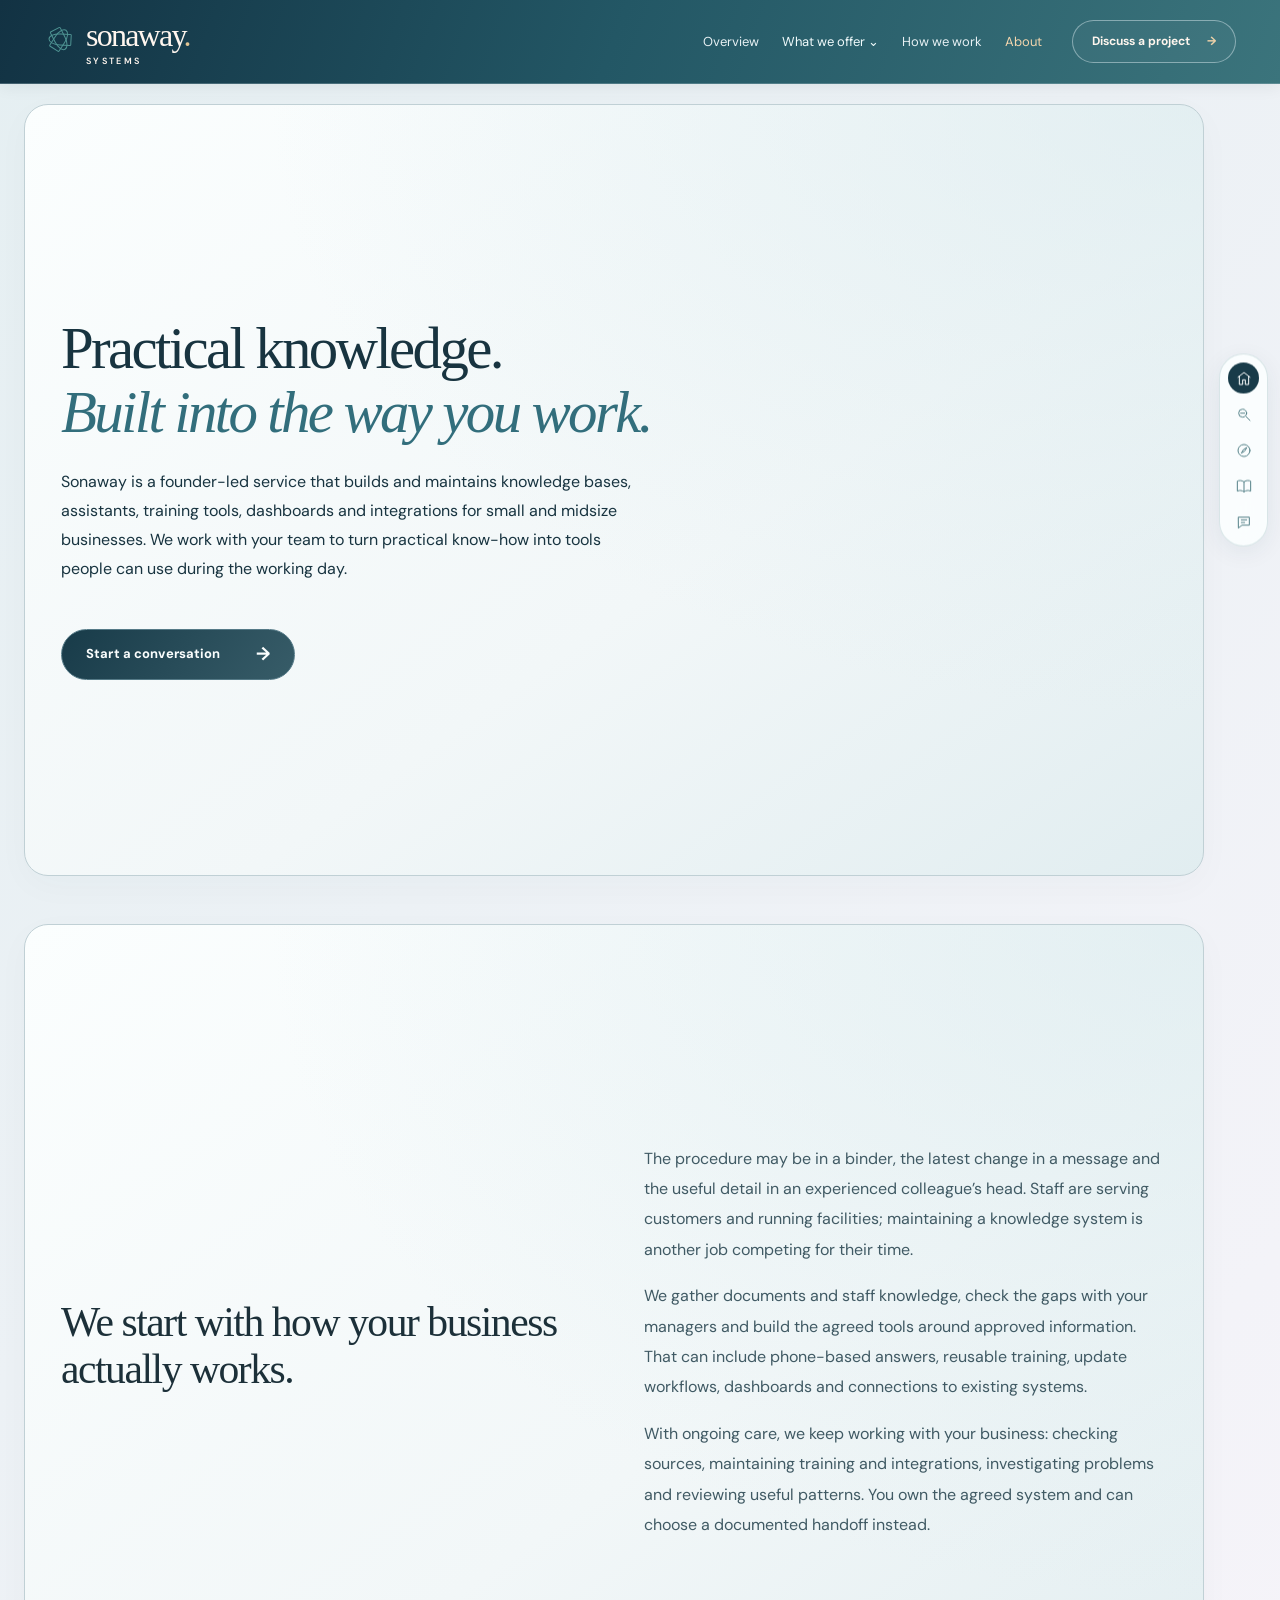
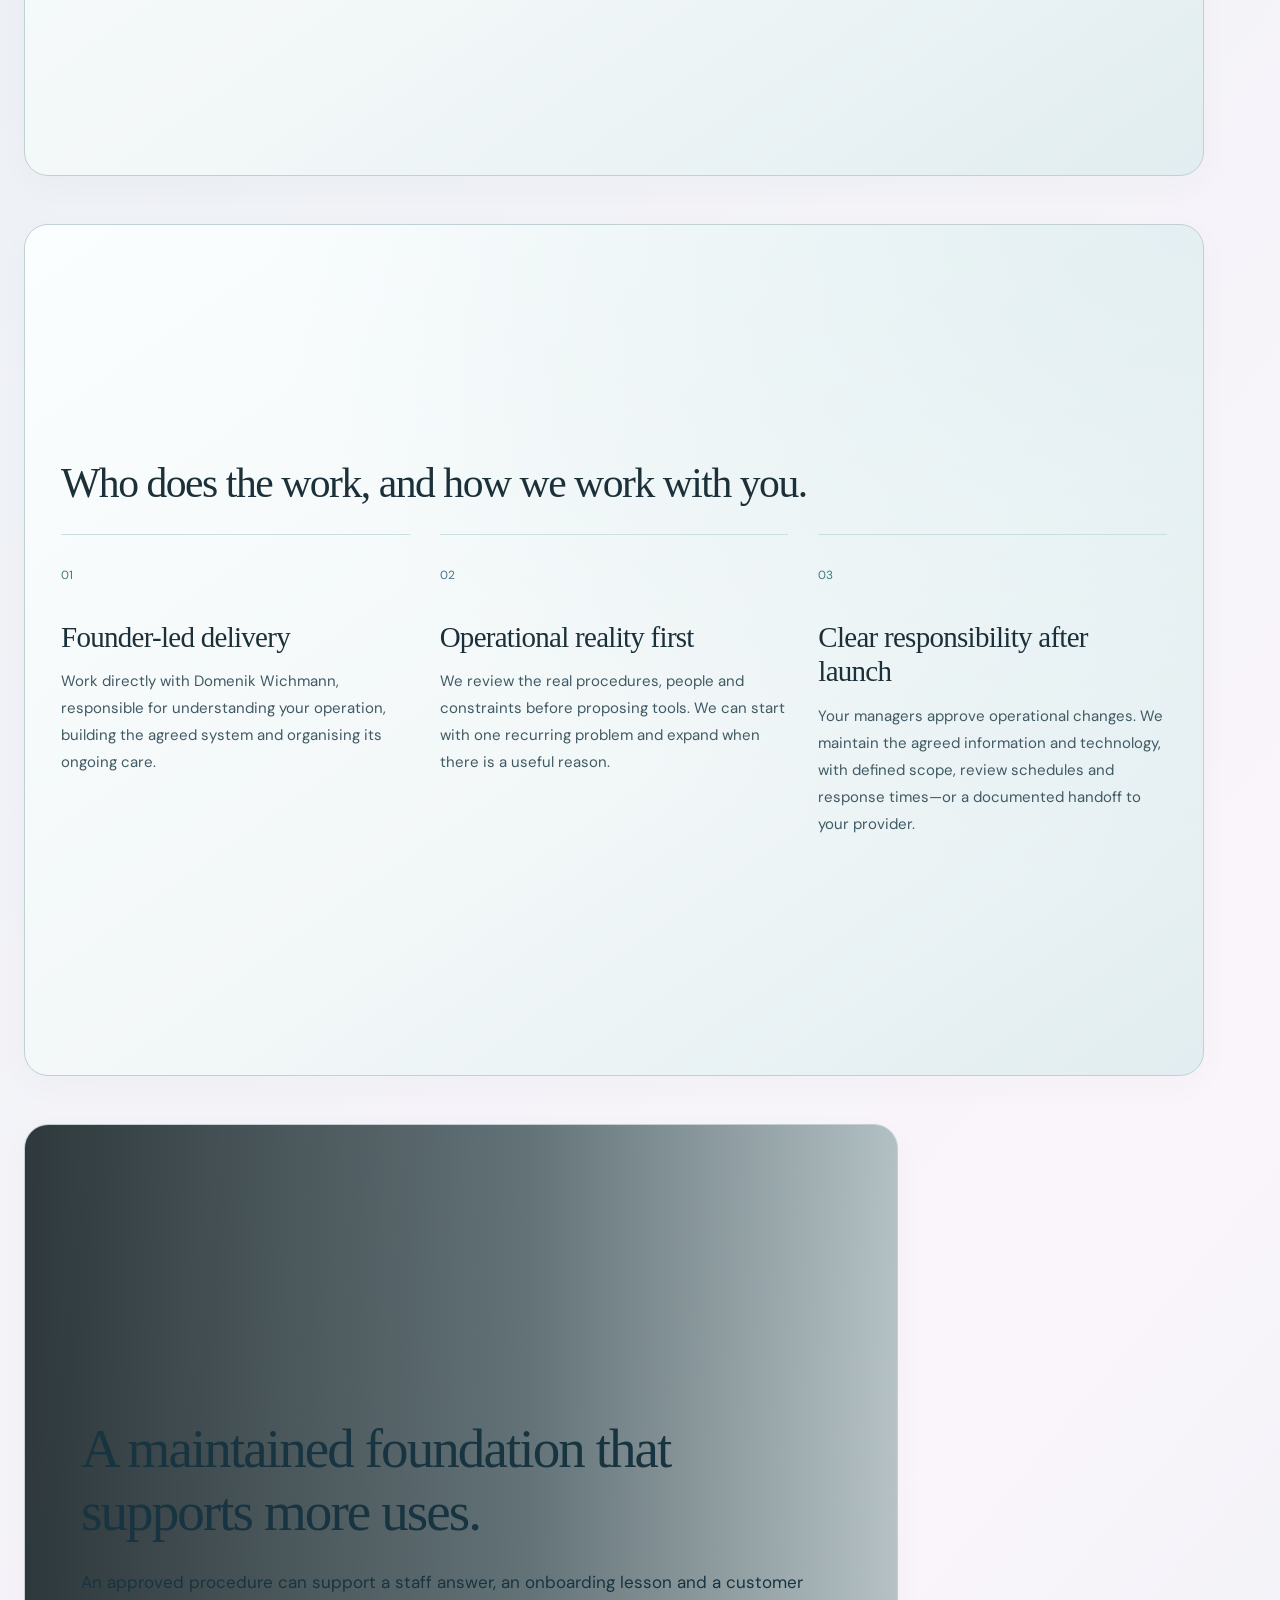
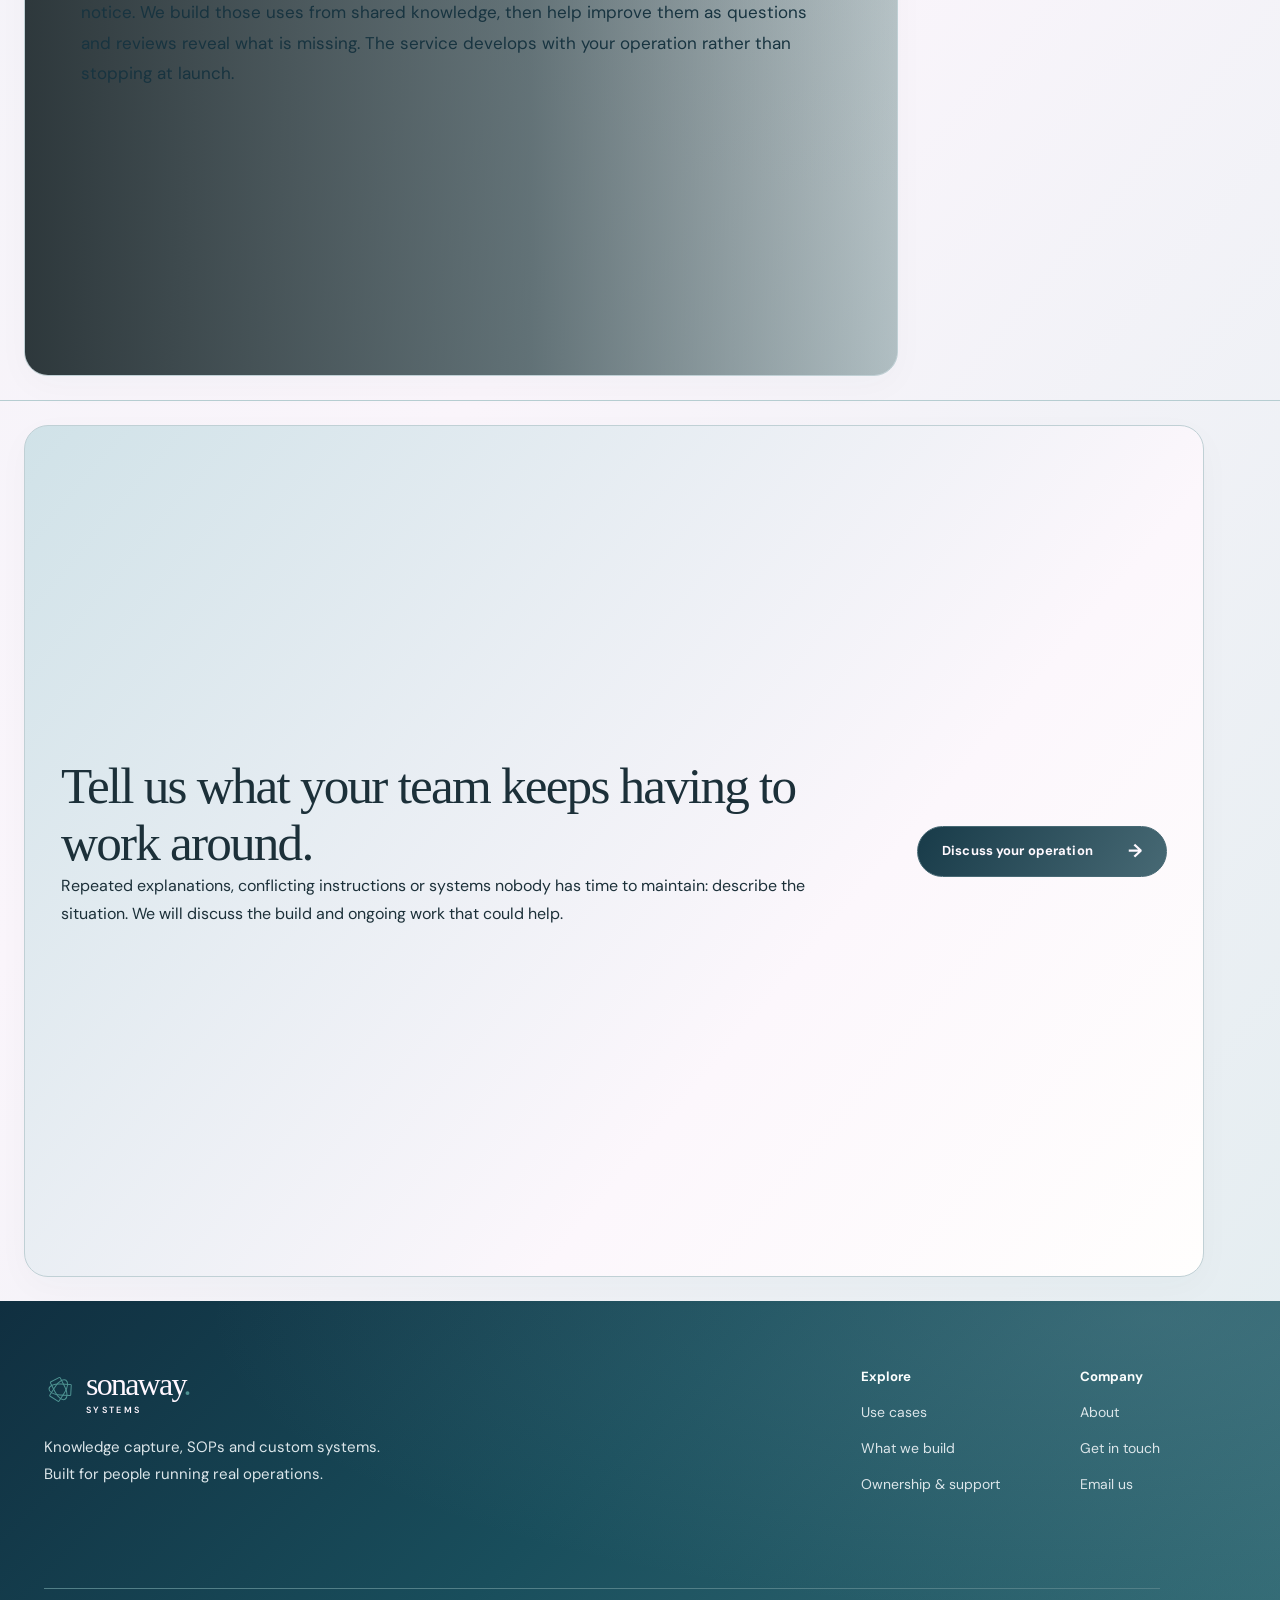
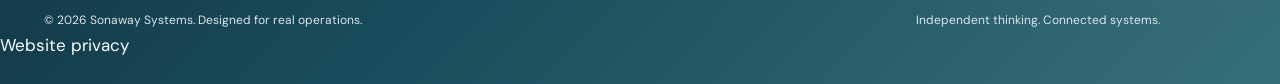
==== about.html @ e14db14e "Simplify the time calculator and give knowledge capture a visual opening" ====
<!doctype html>
<html lang="en"><head><meta charset="UTF-8"><meta name="viewport" content="width=device-width,initial-scale=1"><meta name="robots" content="index,follow"><meta name="theme-color" content="#183b49"><meta name="description" content="Sonaway Systems captures staff know-how, reconciles procedures and builds knowledge bases, training and custom tools for small and midsize businesses."><meta property="og:title" content="About Sonaway | Operational operational intelligence"><meta property="og:description" content="Sonaway Systems captures staff know-how, reconciles procedures and builds knowledge bases, training and custom tools for small and midsize businesses."><meta property="og:type" content="website"><meta property="og:image" content="https://sonawaysystems.com/assets/packing-floor-v2.webp"><title>About Sonaway Systems | Operational operational intelligence</title><link rel="icon" href="assets/favicon.svg?v=20261108satin1" type="image/svg+xml"><link rel="preconnect" href="https://fonts.googleapis.com"><link rel="preconnect" href="https://fonts.gstatic.com" crossorigin><link href="https://fonts.googleapis.com/css2?family=DM+Sans:wght@400;500;600;700&amp;family=Manrope:wght@400;500;600;700;800&amp;display=swap" rel="stylesheet"><link href="assets/styles.css?v=systems-whole2" rel="stylesheet"><link href="assets/resort-theme.css?v=systems-whole2" rel="stylesheet"><link href="assets/luxury-editorial.css?v=systems-whole2" rel="stylesheet"><link href="assets/palette.css?v=systems-whole2" rel="stylesheet"><link href="assets/satin-theme.css?v=systems-whole2" rel="stylesheet"><link rel="stylesheet" href="assets/story-chapters.css?v=systems-whole2"><link rel="stylesheet" href="assets/interior-chapters.css?v=systems-whole2"><link rel="stylesheet" href="assets/interaction-motion.css?v=systems-whole2"><link rel="stylesheet" href="assets/clarity-polish.css?v=systems-whole2"><link rel="stylesheet" href="assets/header-polish.css?v=systems-whole2"><script src="assets/systems-nav.js?v=systems-whole2" defer></script><link rel="canonical" href="https://sonawaysystems.com/about.html"><link rel="stylesheet" href="assets/systems-theme.css?v=flow1"><link rel="stylesheet" href="assets/site-cleanup.css?v=1"></head><body class="story-interior"><header class="site-header" id="top"><div class="nav-wrap wrap"><a class="brand" href="index.html" aria-label="Sonaway Systems home"><span class="brand-symbol"><span></span><span></span><span></span></span><span class="brand-name">sonaway<span class="brand-dot">.</span><small class="systems-brand-label">SYSTEMS</small></span></a><nav class="desktop-nav" aria-label="Main navigation"><a href="index.html" class="">Overview</a><details class="systems-offer"><summary>What we offer <span aria-hidden="true">⌄</span></summary><div><a href="knowledge-capture.html">Knowledge Capture &amp; SOPs</a><a href="custom-systems.html">Custom Systems</a></div></details><a href="approach.html" class="">How we work</a><a href="about.html" class="active">About</a></nav><a href="contact.html" class="nav-contact">Discuss a project <span>→</span></a><button class="mobile-menu-button" aria-label="Open menu" aria-expanded="false" aria-controls="mobile-nav"><svg class="icon " width="20" height="20" viewbox="0 0 24 24" fill="none" stroke="currentColor" stroke-width="1.6" stroke-linecap="round" stroke-linejoin="round" aria-hidden="true"><path d="M4 7h16M4 12h16M4 17h16"></path></svg></button></div><nav class="mobile-nav" id="mobile-nav" aria-label="Mobile navigation"><a href="index.html" class="">Overview</a><details class="systems-offer"><summary>What we offer <span aria-hidden="true">⌄</span></summary><div><a href="knowledge-capture.html">Knowledge Capture &amp; SOPs</a><a href="custom-systems.html">Custom Systems</a></div></details><a href="approach.html" class="">How we work</a><a href="about.html" class="active">About</a><a href="contact.html" class="mobile-cta">Discuss a project →</a></nav></header><nav class="story-index" aria-label="Page chapters"><a class="story-index-link" href="#about-overview" data-story-link="0" aria-label="Overview" aria-current="location"><svg xmlns="http://www.w3.org/2000/svg" viewbox="0 0 24 24" fill="none" stroke="currentColor" stroke-width="1.5" stroke-linecap="round" stroke-linejoin="round" aria-hidden="true"><path d="m3 10 9-7 9 7M5 9v12h5v-7h4v7h5V9"></path></svg><span class="story-index-label">01  Overview</span></a><a class="story-index-link" href="#about-approach" data-story-link="1" aria-label="Our approach"><svg xmlns="http://www.w3.org/2000/svg" viewbox="0 0 24 24" fill="none" stroke="currentColor" stroke-width="1.5" stroke-linecap="round" stroke-linejoin="round" aria-hidden="true"><circle cx="10" cy="10" r="6"></circle><path d="m15 15 6 6M7 10h6"></path></svg><span class="story-index-label">02  Our approach</span></a><a class="story-index-link" href="#about-principles" data-story-link="2" aria-label="Working principles"><svg xmlns="http://www.w3.org/2000/svg" viewbox="0 0 24 24" fill="none" stroke="currentColor" stroke-width="1.5" stroke-linecap="round" stroke-linejoin="round" aria-hidden="true"><circle cx="12" cy="12" r="9"></circle><path d="m16 8-3 5-5 3 3-5z"></path></svg><span class="story-index-label">03  Working principles</span></a><a class="story-index-link" href="#about-knowledge" data-story-link="3" aria-label="Why knowledge matters"><svg xmlns="http://www.w3.org/2000/svg" viewbox="0 0 24 24" fill="none" stroke="currentColor" stroke-width="1.5" stroke-linecap="round" stroke-linejoin="round" aria-hidden="true"><path d="M12 5C8 2 4 3 2 4v15c4-2 7-1 10 1 3-2 6-3 10-1V4c-2-1-6-2-10 1v15"></path></svg><span class="story-index-label">04  Why knowledge matters</span></a><a class="story-index-link" href="#about-start" data-story-link="4" aria-label="Get started"><svg xmlns="http://www.w3.org/2000/svg" viewbox="0 0 24 24" fill="none" stroke="currentColor" stroke-width="1.5" stroke-linecap="round" stroke-linejoin="round" aria-hidden="true"><path d="M4 4h16v12H9l-5 4zM8 8h8M8 12h5"></path></svg><span class="story-index-label">05  Get started</span></a></nav><main id="main"><section class="interior-hero short story-chapter" id="about-overview" data-story-label="Overview" data-story-chapter="" data-story-index="0"><div class="story-screen interior-first" id="about-overview-card"><div class="story-surface"><div class="wrap interior-grid content-only"><div><h1>Practical knowledge.<br><em>Built into the way you work.</em></h1><p>Sonaway is a founder-led service that builds and maintains knowledge bases, assistants, training tools, dashboards and integrations for small and midsize businesses. We work with your team to turn practical know-how into tools people can use during the working day.</p><a class="btn btn-primary" href="contact.html">Start a conversation<span aria-hidden="true">→</span></a></div></div></div></div></section>
<section class="section light-section story-chapter" id="about-approach" data-story-label="Our approach" data-story-chapter="" data-story-index="1"><div class="story-screen" id="about-approach-card"><div class="story-surface"><div class="wrap split-section about-story"><div><h2>We start with how your business actually works.</h2></div><div><p>The procedure may be in a binder, the latest change in a message and the useful detail in an experienced colleague’s head. Staff are serving customers and running facilities; maintaining a knowledge system is another job competing for their time.</p><p>We gather documents and staff knowledge, check the gaps with your managers and build the agreed tools around approved information. That can include phone-based answers, reusable training, update workflows, dashboards and connections to existing systems.</p><p>With ongoing care, we keep working with your business: checking sources, maintaining training and integrations, investigating problems and reviewing useful patterns. You own the agreed system and can choose a documented handoff instead.</p></div></div></div></div></section>
<section class="section cream-section story-chapter" id="about-principles" data-story-label="Working principles" data-story-chapter="" data-story-index="2"><div class="story-screen" id="about-principles-card"><div class="story-surface"><div class="wrap"><div class="section-head "><h2>Who does the work, and how we work with you.</h2></div><div class="principles"><div><span class="principle-no">01</span><h3>Founder-led delivery</h3><p>Work directly with Domenik Wichmann, responsible for understanding your operation, building the agreed system and organising its ongoing care.</p></div><div><span class="principle-no">02</span><h3>Operational reality first</h3><p>We review the real procedures, people and constraints before proposing tools. We can start with one recurring problem and expand when there is a useful reason.</p></div><div><span class="principle-no">03</span><h3>Clear responsibility after launch</h3><p>Your managers approve operational changes. We maintain the agreed information and technology, with defined scope, review schedules and response times—or a documented handoff to your provider.</p></div></div></div></div></div></section>
<section class="photo-quote story-chapter" id="about-knowledge" data-story-label="Why knowledge matters" data-story-chapter="" data-story-index="3"><div class="story-screen" id="about-knowledge-card"><div class="story-surface" style=""><div class="wrap"><div class="photo-quote-card"><h2>A maintained foundation that supports more uses.</h2><p>An approved procedure can support a staff answer, an onboarding lesson and a customer notice. We build those uses from shared knowledge, then help improve them as questions and reviews reveal what is missing. The service develops with your operation rather than stopping at launch.</p></div></div></div></div></section><section class="cta-band story-chapter" id="about-start" data-story-label="Get started" data-story-chapter="" data-story-index="4"><div class="story-screen" id="about-start-card"><div class="story-surface"><div class="wrap cta-band-inner"><div><h2>Tell us what your team keeps having to work around.</h2><p>Repeated explanations, conflicting instructions or systems nobody has time to maintain: describe the situation. We will discuss the build and ongoing work that could help.</p></div><a class="btn btn-light" href="contact.html">Discuss your operation<span aria-hidden="true">→</span></a></div></div></div></section>
</main><footer class="footer"><div class="wrap"><div class="footer-top"><div><a class="brand footer-brand" href="index.html" aria-label="Sonaway Systems home"><span class="brand-symbol"><span></span><span></span><span></span></span><span class="brand-name">sonaway<span class="brand-dot">.</span><small class="systems-brand-label">SYSTEMS</small></span></a><p>Knowledge capture, SOPs and custom systems.<br>Built for people running real operations.</p></div><div class="footer-nav"><div><strong>Explore</strong><a href="industries.html">Use cases</a><a href="custom-systems.html">What we build</a><a href="approach.html">Ownership &amp; support</a></div><div><strong>Company</strong><a href="about.html">About</a><a href="contact.html">Get in touch</a><a href="mailto:domenik@sonaway.com">Email us</a></div></div></div><div class="footer-bottom"><span>© 2026 Sonaway Systems. Designed for real operations.</span><span>Independent thinking. Connected systems.</span></div></div><a href="privacy.html">Website privacy</a></footer><script src="assets/site.js?v=systems-whole2" defer></script><script src="assets/story-chapters.js?v=systems-whole2" defer></script><script src="assets/photo-hero.js?v=systems-whole2" defer></script><script src="assets/interaction-motion.js?v=systems-whole2" defer></script><script src="assets/clarity-polish.js?v=systems-whole2" defer></script></body></html>
---- assets/styles.css ----
:root{--ink:#1c3039;--navy:#183b49;--cream:#f2f7f8;--sand:#f2f7f8;--gold:#4f9493;--muted:#527f87;--line:#cbdfe2;--sage:#cbdfe2}*{box-sizing:border-box}html{scroll-behavior:smooth;scroll-padding-top:95px}body{margin:0;background:var(--cream);color:var(--ink);font:16px/1.65 'DM Sans',Arial,sans-serif;-webkit-font-smoothing:antialiased}a{color:inherit;text-decoration:none}button,input,textarea,select{font:inherit}button{cursor:pointer}img{max-width:100%;display:block}::selection{background:#b6cdd1;color:var(--ink)}h1,h2,h3,h4,p{margin-top:0}h1,h2,h3{font-family:Manrope,'DM Sans',sans-serif;line-height:1.13;letter-spacing:-.045em}h1{font-size:clamp(3.1rem,6vw,6rem);font-weight:600}h2{font-size:clamp(2.2rem,4vw,4.2rem);font-weight:600}h3{font-weight:600}em{font-style:normal;color:#cbdfe2}p{color:var(--muted)}.wrap{width:min(1300px,calc(100% - 88px));margin:auto}.eyebrow{display:inline-flex;align-items:center;gap:12px;font-size:.7rem;color:#4f9493;letter-spacing:.17em;text-transform:uppercase;font-weight:700}.eyebrow-line{height:1px;width:24px;background:currentColor}.btn{display:inline-flex;align-items:center;justify-content:space-between;gap:35px;min-height:54px;padding:0 24px;border:1px solid transparent;font-size:.84rem;font-weight:700;transition:.22s;white-space:nowrap}.btn>span{font-size:1.15rem}.btn-primary{background:var(--gold);color:var(--ink)}.btn-primary:hover{background:#b6cdd1;transform:translateY(-2px)}.btn-light{background:#f2f7f8;color:var(--ink)}.btn-outline-light{border-color:#fbfefe77;color:white}.btn-outline-dark{border-color:#527f87}.btn-outline-light:hover{background:#fbfefe1a}.btn-outline-dark:hover{background:var(--ink);color:white}.text-link{display:inline-flex;gap:30px;padding-bottom:8px;border-bottom:1px solid var(--gold);font-weight:700;font-size:.9rem}.text-link.light{color:#fbfefe}.site-header{height:86px;position:relative;z-index:20;background:var(--ink)}.nav-wrap{height:100%;display:flex;align-items:center;gap:30px}.brand{display:inline-flex;align-items:center;gap:11px;color:white}.brand-symbol{position:relative;width:31px;height:32px;display:block}.brand-symbol span{position:absolute;border:1.5px solid var(--gold);width:12px;height:23px;transform:rotate(33deg);border-radius:60% 60% 10% 10%;top:3px;left:10px}.brand-symbol span:nth-child(2){transform:rotate(153deg)}.brand-symbol span:nth-child(3){transform:rotate(273deg)}.brand-name{font:600 1.6rem Manrope,sans-serif;letter-spacing:-.08em}.brand-dot{color:var(--gold)}.desktop-nav{display:flex;align-items:center;gap:23px;margin-left:auto}.desktop-nav a{font-size:.8rem;color:#e1edf0;opacity:.85}.desktop-nav a:hover,.desktop-nav a.active{color:#fbfefe;opacity:1}.nav-contact{padding:13px 19px;color:white;border:1px solid #fbfefe55;font-size:.8rem;white-space:nowrap;font-weight:700}.nav-contact span{color:var(--gold);margin-left:14px}.mobile-menu-button,.mobile-nav{display:none}.hero{min-height:740px;display:flex;align-items:center;position:relative;background:var(--ink);color:white;isolation:isolate;overflow:hidden}.hero-bg,.hero-shade{position:absolute;inset:0;z-index:-1}.hero-bg{background-size:cover;background-position:center}.hero-shade{background:linear-gradient(90deg,#183b49ef,#183b49ba 50%,#183b4922),linear-gradient(0deg,#1c303977,transparent 45%)}.hero-content{padding:95px 0 80px}.hero-content h1{max-width:840px;margin:30px 0 25px}.hero-content p{color:#e1edf0;max-width:555px;font-size:1.06rem}.hero-actions{display:flex;gap:12px;flex-wrap:wrap;margin-top:36px}.hero-foot{display:flex;align-items:center;gap:15px;margin-top:90px;font-size:.67rem;text-transform:uppercase;letter-spacing:.08em;color:#e1edf0}.dot-separator{height:4px;width:4px;border:1px solid var(--gold);border-radius:50%}.hero-vertical{position:absolute;right:22px;bottom:36px;writing-mode:vertical-rl;font-size:.55rem;letter-spacing:.3em}.statement{padding:105px 0}.statement-grid{display:grid;grid-template-columns:1fr 2.1fr;gap:55px}.statement-index{display:block;margin-top:24px;font-size:.8rem;color:#8aaeb4}.statement h2 span{color:#8aaeb4}.statement p{max-width:680px;font-size:1.05rem;line-height:1.85}.section{padding:110px 0}.light-section{background:var(--cream)}.cream-section{background:var(--sand)}.dark-section{background:var(--ink);color:white}.dark-section p{color:#cbdfe2}.section-head{max-width:750px;margin-bottom:52px}.section-head.center{text-align:center;margin-inline:auto}.section-head h2{margin:22px 0 18px}.section-head.center p{margin-inline:auto}.vertical-grid{display:grid;grid-template-columns:repeat(3,1fr);gap:19px}.vertical-card{background:white;display:block;transition:.25s;border:1px solid #e1edf0}.vertical-card:hover{transform:translateY(-4px);box-shadow:0 20px 50px #183b4918}.vertical-photo{height:245px;background-size:cover;background-position:center}.vertical-card-content{padding:28px}.micro{font-size:.65rem;color:#427783;letter-spacing:.15em;font-weight:700}.vertical-card h3{font-size:1.5rem;margin:17px 0 14px}.vertical-card p{font-size:.88rem;min-height:85px}.card-arrow{display:inline-block;border-bottom:1px solid var(--gold);font-size:.8rem;font-weight:700;padding-bottom:4px}.split-section{display:grid;grid-template-columns:1fr 1fr;align-items:center;gap:65px}.intro-demo{grid-template-columns:.8fr 1.2fr;gap:55px}.intro-demo-copy h2{margin:24px 0}.intro-demo-copy p{max-width:440px}.intro-demo .text-link{margin-top:20px}.interface-shell{background:#fbfefe;color:#183b49;border:1px solid #527f8766;box-shadow:0 30px 75px #1c303955;border-radius:9px;min-width:0;overflow:hidden;line-height:1.45}.interface-top{display:flex;align-items:center;gap:11px;background:#f2f7f8;border-bottom:1px solid #cbdfe2;padding:11px 15px;font-size:.67rem;color:#285c67}.interface-mark{font-weight:800;font-size:1rem;padding:6px;background:var(--ink);color:var(--gold);border-radius:3px}.interface-top b{color:#8aaeb4;font-weight:500}.interface-status{margin-left:auto;font-size:.59rem;white-space:nowrap}.interface-status i{display:inline-block;width:6px;height:6px;margin-right:4px;background:#527f87;border-radius:50%}.interface-body{display:flex;min-height:420px}.interface-side{position:relative;flex:none;width:146px;padding:20px 10px;background:#f2f7f8;border-right:1px solid #e1edf0}.interface-side-label{display:block;margin:0 8px 19px;color:#8aaeb4;font-size:.52rem;font-weight:700;letter-spacing:.12em}.interface-side-item{font-size:.66rem;color:#8aaeb4;padding:10px 8px;border-radius:4px}.interface-side-item.selected{background:#fbfefe;color:#183b49;font-weight:700}.interface-side-bottom{position:absolute;bottom:17px;left:14px;right:12px;padding-top:12px;border-top:1px solid #e1edf0;color:#8aaeb4;font-size:.52rem}.interface-side-bottom strong{display:block;color:#285c67;margin-top:7px}.interface-main{padding:24px;width:100%;min-width:0}.interface-eyebrow{color:#4f9493;font-size:.56rem;letter-spacing:.13em;font-weight:800}.interface-main h3{font-size:1.2rem;margin:6px 0 15px}.scenario-buttons{display:flex;gap:7px;margin-bottom:14px;flex-wrap:wrap}.scenario{padding:8px 11px;background:#f2f7f8;border:1px solid #e1edf0;color:#527f87;border-radius:4px;font-size:.62rem}.scenario.active{background:#183b49;color:white;border-color:#183b49}.question-bubble{max-width:93%;margin-left:auto;padding:12px;background:#f2f7f8;border-radius:9px 9px 2px 9px;color:#285c67;font-size:.7rem}.answer-card{margin-top:15px;border:1px solid #e1edf0;background:white;border-radius:7px;padding:15px}.answer-header{display:flex;align-items:center;gap:7px;font-size:.65rem}.answer-header>span:last-child{margin-left:auto;color:#8aaeb4;font-size:.55rem}.answer-avatar{display:grid;place-items:center;background:#183b49;color:#b6cdd1;border-radius:5px;width:22px;height:22px}.answer-card p,.answer-card li{font-size:.68rem;color:#285c67}.answer-card ol{padding-left:20px}.sources{display:flex;justify-content:space-between;gap:10px;border-top:1px solid #f2f7f8;padding-top:10px;color:#527f87;font-size:.55rem}.sources span:last-child{color:#527f87;text-align:right}.interface-subfoot{display:flex;justify-content:space-between;gap:8px;color:#8aaeb4;font-size:.51rem;margin-top:14px}.features-grid,.cap-grid{display:grid;grid-template-columns:repeat(3,1fr);gap:1px;border:1px solid #e1edf0;background:#e1edf0}.feature-card{background:var(--cream);padding:32px;min-height:260px}.feature-top{display:flex;justify-content:space-between}.feature-icon{color:#427783}.feature-num{font-size:.7rem;color:#cedfe3}.feature-card h3{font-size:1.3rem;margin:39px 0 12px}.feature-card p{font-size:.87rem;line-height:1.75;margin:0}.photo-quote{min-height:520px;display:flex;align-items:center;position:relative;background-size:cover;background-position:center}.photo-quote:before{content:'';position:absolute;inset:0;background:linear-gradient(90deg,#183b49ea,#183b49bc 46%,#183b4930)}.photo-quote .wrap{position:relative}.photo-quote-card{max-width:720px;padding:75px 0;color:white}.photo-quote-card h2{margin:23px 0;color:white}.photo-quote-card p{color:#e1edf0}.ownership-grid{display:grid;grid-template-columns:1fr 1fr;gap:65px;align-items:center}.ownership-preview h2{margin:24px 0}.ownership-diagram{background:#f2f7f8;border:1px solid #cbdfe2;padding:23px;color:#183b49}.ownership-diagram-head{display:flex;justify-content:space-between;font-size:.65rem;letter-spacing:.1em;border-bottom:1px solid #cbdfe2;padding-bottom:14px}.diagram-top,.diagram-bottom{display:grid;grid-template-columns:repeat(3,1fr);gap:9px;margin:24px 0}.diagram-top>div,.diagram-bottom>span{border:1px solid #cbdfe2;background:white;padding:16px 6px;text-align:center;font-size:.67rem}.diagram-top strong{display:block}.diagram-center{text-align:center;margin:12px auto;padding:22px;background:#183b49;color:white}.diagram-center strong{display:block;font-size:1.2rem}.diagram-bottom{margin:18px 0}.diagram-foot{text-align:center;font-size:.67rem}.diagram-connector{text-align:center;color:#427783;font-size:1.1rem}.steps-grid{display:grid;grid-template-columns:repeat(4,1fr);gap:24px}.steps-grid>div{border-top:1px solid #cbdfe2;padding-top:20px}.steps-grid h3{margin:30px 0 12px}.steps-grid p{font-size:.9rem}.process-section{background:#e1edf0}.cta-band{padding:90px 0;background:#183b49;color:white}.cta-band h2{color:#fbfefe;margin:0;max-width:770px}.cta-band p{color:#cbdfe2}.cta-band-inner{display:flex;gap:35px;align-items:center;justify-content:space-between}.footer{padding:65px 0 25px;background:#183b49;color:white}.footer-top{display:flex;justify-content:space-between;gap:70px}.footer-top p{font-size:.84rem;color:#cedfe3;margin-top:18px}.footer-nav{display:flex;gap:80px}.footer-nav>div{display:flex;flex-direction:column;gap:13px}.footer-nav strong{color:#fbfefe;font-size:.83rem}.footer-nav a{color:#cedfe3;font-size:.8rem}.footer-nav a:hover{color:var(--gold)}.footer-bottom{margin-top:85px;padding-top:22px;border-top:1px solid #183b49;display:flex;justify-content:space-between;gap:20px;color:#8aaeb4;font-size:.7rem}.interior-hero{padding:90px 0;background:#183b49;color:#fbfefe}.interior-hero.short{padding:74px 0}.interior-grid{display:grid;grid-template-columns:1fr 1fr;align-items:center;gap:65px}.interior-hero h1{font-size:clamp(2.8rem,4.8vw,5.1rem);margin:28px 0 22px}.interior-hero p{color:#cbdfe2;max-width:540px}.interior-hero .btn{margin-top:20px}.interior-image{min-height:430px;background-size:cover;background-position:center;position:relative}.interior-image span{position:absolute;left:23px;bottom:24px;color:white;font-size:.68rem;text-transform:uppercase;letter-spacing:.13em}.sector-stack{display:flex;flex-direction:column;gap:86px}.sector{display:grid;grid-template-columns:1fr 1fr;gap:75px;align-items:center;scroll-margin-top:100px}.sector.reverse .sector-image{order:2}.sector.reverse .sector-copy{order:1}.sector-image{min-height:420px;background-size:cover;background-position:center}.sector-copy h2{margin:20px 0}.sector-copy p{font-size:.96rem}.checklist{list-style:none;margin:28px 0;padding:0}.checklist li{border-bottom:1px solid #e1edf0;padding:11px 0 11px 23px;position:relative;font-size:.85rem;color:#285c67}.checklist li:before{content:'↗';position:absolute;left:0;color:#4f9493}.focus-list{border-top:1px solid #cbdfe2}.focus-list>div{padding:22px 0;display:grid;grid-template-columns:55px 1fr;gap:4px 20px;border-bottom:1px solid #cbdfe2}.focus-list span{grid-row:span 2;color:#427783}.focus-list h3{font-size:1.15rem;margin:0}.focus-list p{font-size:.8rem;margin:0}.cap-grid{grid-template-columns:repeat(4,1fr)}.cap-grid .feature-card{padding:24px;min-height:270px}.technical-hero{height:405px;background:radial-gradient(circle at 50% 42%,#285c67,#183b49 65%,#183b49);position:relative;border:1px solid #527f8788;overflow:hidden}.technical-hero svg{position:absolute;inset:0;width:100%;height:100%;stroke:#cedfe388;fill:none}.technical-label,.technical-footer{position:absolute;left:23px;top:22px;color:#cedfe3;font-size:.59rem;letter-spacing:.15em}.technical-footer{top:auto;bottom:22px}.tech-node{position:absolute;z-index:2;padding:12px 15px;background:#e1edf0;color:#183b49;font-size:.65rem;border:1px solid #cbdfe2}.tech-node.a{left:10%;top:14%}.tech-node.b{right:8%;top:15%}.tech-node.c{left:37%;top:42%;background:#b6cdd1}.tech-node.d{left:10%;bottom:16%}.tech-node.e{right:8%;bottom:16%}.principles{display:grid;grid-template-columns:repeat(3,1fr);gap:45px}.principles>div{border-top:1px solid #cbdfe2;padding-top:20px}.principle-no{color:#427783;font-size:.74rem}.principles h3{font-size:1.34rem;margin:33px 0 14px}.principles p{font-size:.89rem}.ownership-hero-panel{background:#f2f7f8;color:#183b49;padding:29px}.ownership-hero-panel>span{font-size:.63rem;color:#527f87;letter-spacing:.14em}.control-item{display:flex;align-items:center;gap:12px;padding:18px 0;border-bottom:1px solid #cbdfe2;font-size:.85rem}.control-item strong{margin-left:auto;color:#527f87;font-size:.61rem}.ownership-hero-panel small{display:block;color:#527f87;margin-top:24px;line-height:1.7}.ownership-features{display:grid;grid-template-columns:repeat(4,1fr);gap:1px;border:1px solid #cbdfe2;background:#cbdfe2}.ownership-features .feature-card{padding:27px}.delivery-timeline{border-left:1px solid #cedfe3;margin-left:30px}.delivery-timeline>div{position:relative;padding:0 0 34px 38px}.delivery-timeline>div:before{content:'';position:absolute;left:-7px;top:1px;width:11px;height:11px;border:2px solid #427783;background:var(--sand);border-radius:50%}.delivery-timeline span{font-size:.67rem;color:#427783}.delivery-timeline h3{margin:5px 0;font-size:1.15rem}.delivery-timeline p{font-size:.83rem}.support-panel{display:grid;grid-template-columns:1fr 1fr;gap:15px}.support-panel>div{padding:26px;background:#183b49;border:1px solid #527f87}.support-panel span{font-size:.65rem;letter-spacing:.12em;color:#b6cdd1}.support-panel h3{margin:28px 0 13px}.support-panel p{color:#cbdfe2;font-size:.82rem}.support-panel small{grid-column:1/-1;color:#cedfe3;font-size:.72rem}.about-story{align-items:start}.about-story p{font-size:1.03rem;line-height:1.85}.contact-intro{padding:100px 0}.contact-hero{display:grid;grid-template-columns:.85fr 1.15fr;gap:85px;align-items:start}.contact-hero h1{font-size:clamp(3rem,4.5vw,5rem)}.contact-direct{margin-top:70px;display:flex;flex-direction:column}.contact-direct span{font-size:.72rem;color:#cedfe3}.contact-direct a{font-size:1.16rem;color:#cbdfe2;overflow-wrap:anywhere}.contact-panel{background:#fbfefe;padding:42px;color:#183b49}.contact-panel h2{font-size:1.9rem;margin-bottom:10px}.contact-panel p{font-size:.85rem}.contact-panel label{display:block;font-size:.75rem;color:#183b49;font-weight:700;margin-bottom:17px}.contact-panel form{margin-top:26px}.form-row{display:grid;grid-template-columns:1fr 1fr;gap:14px}.contact-panel input,.contact-panel select,.contact-panel textarea{display:block;width:100%;border:1px solid #e1edf0;background:white;padding:13px;margin-top:7px;color:#183b49;font-size:.84rem;border-radius:0}.contact-panel textarea{resize:vertical}.contact-panel input:focus,.contact-panel select:focus,.contact-panel textarea:focus{outline:2px solid #b6cdd1}.submit-btn{width:100%}.form-foot{font-size:.72rem!important;margin:14px 0 0;color:#527f87!important}.contact-prompt-grid{display:grid;grid-template-columns:repeat(3,1fr);gap:30px}.contact-prompt-grid>div{border-top:1px solid #cbdfe2;padding:19px 0}.contact-prompt-grid span{color:#427783;font-size:.72rem}.contact-prompt-grid h3{font-size:1.32rem;margin-top:28px}.contact-prompt-grid p{font-size:.87rem}
@media(max-width:1150px){.wrap{width:calc(100% - 56px)}.nav-wrap{gap:18px}.desktop-nav{gap:13px}.desktop-nav a{font-size:.73rem}.split-section{gap:32px}.cap-grid,.ownership-features{grid-template-columns:repeat(2,1fr)}.sector{gap:33px}}
@media(max-width:900px){.desktop-nav,.nav-contact{display:none}.mobile-menu-button{display:grid;place-items:center;margin-left:auto;width:44px;height:40px;border:1px solid #285c67;background:transparent;color:#fbfefe}.mobile-nav{display:none;position:absolute;left:0;right:0;top:86px;padding:20px 28px;background:#183b49;box-shadow:0 15px 25px #1c303933}.mobile-nav.open{display:flex;flex-direction:column}.mobile-nav a{color:#fbfefe;padding:12px}.mobile-nav .mobile-cta{background:var(--gold);color:var(--ink);font-weight:700}.statement-grid,.split-section,.ownership-grid,.interior-grid,.contact-hero{grid-template-columns:1fr}.statement-index{display:none}.intro-demo{grid-template-columns:1fr}.vertical-grid,.features-grid,.steps-grid{grid-template-columns:repeat(2,1fr)}.vertical-grid .vertical-card:last-child{grid-column:1/-1}.sector{grid-template-columns:1fr}.sector.reverse .sector-image,.sector.reverse .sector-copy{order:unset}.sector-image{min-height:360px}.contact-hero{gap:40px}.cta-band-inner{display:block}.cta-band .btn{margin-top:25px}}
@media(max-width:610px){.wrap{width:calc(100% - 36px)}.site-header{height:72px}.mobile-nav{top:72px}.hero{min-height:660px}.hero-content{padding:68px 0 40px}.hero-content h1{font-size:clamp(2.65rem,12vw,4rem)}.hero-shade{background:linear-gradient(90deg,#183b49ef,#183b49b0 75%)}.hero-actions{flex-direction:column}.hero-foot{margin-top:48px;flex-wrap:wrap;font-size:.57rem}.hero-vertical{display:none}.statement{padding:70px 0}.section{padding:72px 0}.section-head{margin-bottom:32px}.section-head h2{font-size:2.25rem}.vertical-grid,.features-grid,.cap-grid,.steps-grid,.principles,.contact-prompt-grid,.ownership-features{grid-template-columns:1fr}.vertical-grid .vertical-card:last-child{grid-column:auto}.vertical-photo{height:215px}.vertical-card p{min-height:0}.feature-card{min-height:auto}.feature-card h3{margin-top:28px}.interface-side{display:none}.interface-main{padding:17px}.interface-top b{display:none}.interface-top{font-size:.57rem}.interface-status{font-size:.5rem}.interface-subfoot{flex-direction:column}.answer-header>span:last-child{font-size:.48rem}.ownership-diagram{padding:14px}.diagram-top>div{padding:12px 3px;font-size:.53rem}.diagram-bottom>span{font-size:.53rem}.interior-hero,.interior-hero.short{padding:64px 0}.interior-hero h1{font-size:2.8rem}.interior-image{min-height:255px}.sector-stack{gap:70px}.sector-image{min-height:280px}.technical-hero{height:300px}.contact-intro{padding:60px 0}.contact-panel{padding:25px 18px}.form-row{grid-template-columns:1fr}.support-panel{grid-template-columns:1fr}.support-panel small{grid-column:auto}.cta-band{padding:70px 0}.footer-top,.footer-bottom{flex-direction:column}.footer-nav{gap:45px}.footer-bottom{margin-top:43px}}
@media(prefers-reduced-motion:reduce){html{scroll-behavior:auto}*,*:before,*:after{transition:none!important;animation:none!important}}
/* Operational knowledge, training, analytics, and controlled-update examples */
.ops-flow{display:flex;align-items:stretch;gap:12px;margin:32px 0 75px}.ops-flow>div{flex:1;min-width:0;border:1px solid #cbdfe2;background:white;padding:23px}.ops-flow small,.ops-steps small{color:#427783;letter-spacing:.1em;font-weight:800;font-size:.65rem}.ops-flow strong{display:block;font:700 1rem/1.5 Manrope,sans-serif;margin:12px 0}.ops-flow p{font-size:.78rem;margin:0}.ops-flow>span{align-self:center;font-size:1.4rem;color:#4f9493}.ops-columns{display:grid;grid-template-columns:1fr 1.13fr;gap:7%;align-items:center}.ops-copy h3{font-size:clamp(1.8rem,3.1vw,3.1rem);margin:18px 0}.ops-copy p{line-height:1.8}.ops-points{list-style:none;padding:0;margin:24px 0}.ops-points li{border-bottom:1px solid #cbdfe2;padding:9px 0 9px 27px;position:relative;font-weight:600;font-size:.85rem}.ops-points li:before{content:"✓";position:absolute;left:0;color:#527f87}.ops-panel{background:white;border:1px solid #e1edf0;border-radius:7px;box-shadow:0 25px 65px #183b4914;padding:25px;min-width:0}.ops-panel-header{border-bottom:1px solid #e1edf0;padding-bottom:15px;display:flex;justify-content:space-between;gap:8px;font-weight:800;letter-spacing:.07em;font-size:.62rem;color:#527f87}.ops-panel-header span{font-size:.55rem;background:#f2f7f8;padding:5px 8px;color:#285c67}.ops-profile{display:flex;gap:14px;align-items:center;padding:24px 0}.ops-avatar{background:#e1edf0;color:#285c67;width:43px;height:43px;display:grid;place-items:center;border-radius:50%;font-weight:700}.ops-profile small{display:block;font-size:.6rem;letter-spacing:.1em;color:#527f87}.ops-profile strong{font-size:.87rem}.ops-profile p{font-size:.72rem;margin:0}.ops-role-list{display:flex;gap:6px;flex-wrap:wrap;margin-bottom:18px}.ops-role{font-size:.7rem;border:1px solid #cbdfe2;background:#fbfefe;color:#285c67;padding:7px 10px}.ops-role.active{background:#183b49;color:white;border-color:#183b49}.ops-role:focus-visible{outline:3px solid #4f9493;outline-offset:2px}.ops-lesson{background:#f2f7f8;border:1px solid #e1edf0;padding:22px}.ops-lesson small{font-size:.6rem;font-weight:800;letter-spacing:.1em;color:#527f87}.ops-lesson h4{font:700 1.17rem/1.35 Manrope,sans-serif;margin:12px 0}.ops-lesson p{font-size:.8rem;line-height:1.65}.ops-tags{display:flex;gap:6px;flex-wrap:wrap}.ops-tags span{background:#e1edf0;padding:5px 8px;font-size:.65rem;color:#285c67}.ops-smallprint{font-size:.65rem!important;color:#8aaeb4;margin:15px 0 0}.ops-panel>h3{font-size:1.3rem;margin:22px 0 5px}.ops-panel>p{font-size:.77rem}.ops-metrics{display:grid;grid-template-columns:repeat(3,1fr);gap:7px;margin:25px 0}.ops-metrics div{background:#f2f7f8;padding:14px 9px;display:flex;flex-direction:column;gap:5px}.ops-metrics strong{font:700 1.8rem Manrope,sans-serif;color:#183b49}.ops-metrics small{font-size:.63rem;line-height:1.45;color:#527f87}.ops-signal{display:grid;grid-template-columns:1.4fr .75fr auto;align-items:center;gap:9px;padding:14px 0;border-top:1px solid #e1edf0;font-size:.7rem}.ops-signal i{height:7px;border-radius:8px;background:linear-gradient(to right,#cedfe3 var(--level),#f2f7f8 var(--level))}.ops-signal b{font-size:.65rem;color:#527f87}.ops-caution{font-style:italic;font-size:.75rem!important}.ops-control .section-head{max-width:960px}.ops-control .section-head p{color:#cbdfe2}.ops-steps{display:grid;grid-template-columns:repeat(4,1fr);gap:12px}.ops-steps>div{background:#183b49;border:1px solid #285c67;padding:23px 20px}.ops-steps small{display:block;margin-bottom:22px;color:#b6cdd1}.ops-steps strong{display:block;color:white;font-size:.97rem;line-height:1.45}.ops-steps p{font-size:.78rem;line-height:1.65;color:#cedfe3;margin:10px 0 0}.ops-dark-note{color:#cedfe3;font-size:.72rem;margin:21px 0 0}
@media(max-width:950px){.ops-columns{gap:4%;grid-template-columns:1fr 1fr}.ops-steps{grid-template-columns:repeat(2,1fr)}}
@media(max-width:720px){.ops-flow{flex-direction:column;margin-bottom:45px}.ops-flow>span{transform:rotate(90deg)}.ops-columns{grid-template-columns:1fr;gap:30px}.ops-flip>.ops-panel{order:2}.ops-flip>.ops-copy{order:1}.ops-steps{grid-template-columns:1fr}.ops-panel{padding:18px}.ops-metrics{gap:4px}.ops-metrics div{padding:10px 6px}}

/* Outcome-led opening and interactive time reclamation calculator. */
[hidden]{display:none!important}.home-hero .hero-content h1{max-width:1000px;font-size:clamp(3rem,5.8vw,5.7rem)}.home-hero .hero-content>p{max-width:650px;font-size:1.15rem}.home-hero .hero-foot{margin-top:55px}.outcomes-section{background:var(--cream);padding:52px 0}.outcome-grid{display:grid;grid-template-columns:repeat(3,1fr);gap:38px}.outcome-grid article+article{border-left:1px solid var(--line);padding-left:38px}.outcome-grid h2{font-size:1.45rem;line-height:1.25;letter-spacing:-.035em;margin:15px 0 12px}.outcome-grid p{font-size:.91rem;margin:0}.time-calculator .section-head{max-width:800px}.calculator-shell{display:grid;grid-template-columns:1.08fr 1fr;border:1px solid #cbdfe2;background:#fbfefe;box-shadow:0 20px 55px #183b490a}.calc-inputs{padding:36px}.calc-topline{display:flex;align-items:center;justify-content:space-between;gap:16px;padding-bottom:25px;border-bottom:1px solid #e1edf0}.calc-topline>strong{font:700 1.1rem/1.4 Manrope,sans-serif}.calc-currency{display:flex;flex-direction:column;font-size:.65rem;color:#285c67;gap:3px}.calc-currency select{font-size:.8rem;border:1px solid #cbdfe2;border-radius:3px;padding:6px;background:#fbfefe;color:var(--ink)}.calc-field{padding-top:23px}.calc-label-row{display:flex;align-items:center;justify-content:space-between;gap:20px}.calc-label-row>label{font-size:.88rem;font-weight:700;line-height:1.45;max-width:260px}.calc-number-wrap{display:flex;flex-direction:column;align-items:flex-end;flex:none}.calc-number-wrap input{width:85px;text-align:right;padding:5px 8px;color:#183b49;font-weight:700;font-size:1.1rem;border:1px solid #cbdfe2;border-radius:3px;background:#f2f7f8;font-variant-numeric:tabular-nums}.calc-number-wrap>span{font-size:.62rem;color:#527f87;margin-top:2px}.calc-number-wrap input[aria-invalid=true]{border-color:#427783}.calc-range{appearance:none;-webkit-appearance:none;width:100%;height:7px;border-radius:20px;background:linear-gradient(to right,#285c67 var(--fill,50%),#f2f7f8 var(--fill,50%));display:block;margin:17px 0;cursor:pointer}.calc-range::-webkit-slider-thumb{appearance:none;-webkit-appearance:none;width:21px;height:21px;background:#fbfefe;border:3px solid #285c67;border-radius:50%;box-shadow:0 2px 5px #183b4926}.calc-range::-moz-range-thumb{width:16px;height:16px;background:#fbfefe;border:3px solid #285c67;border-radius:50%}.calc-field>p{font-size:.72rem;line-height:1.5;color:#527f87;margin:0}.calc-reset{font-size:.76rem;background:none;color:#285c67;border:0;border-bottom:1px solid #cedfe3;padding:5px 0;margin-top:25px}.calc-results{background:#183b49;color:#f2f7f8;padding:40px;display:flex;flex-direction:column;min-width:0}.calc-results>.micro{color:#b6cdd1}.calc-period{display:flex;align-self:flex-start;background:#183b49;padding:4px;margin:22px 0;border:1px solid #285c67;border-radius:5px}.calc-period button{color:#cbdfe2;background:transparent;border:0;padding:8px 20px;font-size:.8rem;border-radius:3px}.calc-period button.active{background:#e1edf0;color:#183b49;font-weight:700}.calc-main-result{display:flex;flex-direction:column;padding:6px 0 28px;border-bottom:1px solid #527f87}.calc-main-result>strong{font:600 clamp(3.5rem,6vw,6rem)/1.1 Manrope,sans-serif;letter-spacing:-.06em;font-variant-numeric:tabular-nums;overflow-wrap:anywhere}.calc-main-result>span{color:#cbdfe2;margin-top:10px;font-size:1rem}.calc-money{display:flex;flex-direction:column;gap:4px;margin:25px 0}.calc-money>strong{font:600 clamp(2.1rem,3.3vw,3.5rem)/1.2 Manrope,sans-serif;color:#cbdfe2;font-variant-numeric:tabular-nums;overflow-wrap:anywhere}.calc-money>span{color:#cbdfe2;font-size:.83rem}.calc-breakdown{padding:15px 0}.calc-breakdown p{font-size:.82rem;color:#cbdfe2;margin:0 0 9px}.calc-breakdown strong{color:white;font-variant-numeric:tabular-nums}.calc-bar{height:9px;background:#285c67;overflow:hidden;border-radius:8px;margin:12px 0}.calc-bar>span{display:block;height:100%;background:#cbdfe2;transition:width .2s}.calc-bar-labels{display:flex;justify-content:space-between;gap:12px;font-size:.66rem;color:#cbdfe2;line-height:1.6}.calc-bar-labels>span:first-child{white-space:nowrap}.calc-bar-labels i{display:inline-block;width:7px;height:7px;border-radius:50%;background:#cbdfe2;margin-right:6px}.calc-note{font-size:.72rem;line-height:1.65;color:#cbdfe2;margin:27px 0}.calc-results>.btn{margin-top:auto;white-space:normal;gap:12px}.calc-method{margin-top:22px;max-width:960px;font-size:.8rem;color:#285c67}.calc-method summary{cursor:pointer;font-weight:700;padding:10px 0;min-height:44px}.calc-method p{margin:10px 0;color:#285c67}.calc-inputs :focus-visible,.calc-results :focus-visible,.calc-method summary:focus-visible{outline:3px solid #4f9493;outline-offset:4px}.calc-results :focus-visible{outline-color:#cbdfe2}.calc-nojs{padding:25px;border:1px solid #cbdfe2}
@media(max-width:950px){.calc-inputs,.calc-results{padding:26px}.calc-topline{align-items:flex-start}.calc-label-row{gap:12px}.outcome-grid{gap:24px}.outcome-grid article+article{padding-left:24px}}
@media(max-width:760px){.calculator-shell{grid-template-columns:1fr}.outcome-grid{grid-template-columns:1fr;gap:25px}.outcome-grid article+article{padding:25px 0 0;border-left:0;border-top:1px solid var(--line)}.calc-main-result>strong{font-size:4.5rem}.calc-money>strong{font-size:2.7rem}.calc-results>.btn{margin-top:12px}.home-hero .hero-content h1{font-size:clamp(2.65rem,8vw,4.6rem)}}
@media(max-width:400px){.calc-inputs,.calc-results{padding:22px 18px}.calc-topline>strong{font-size:1rem}.calc-label-row>label{font-size:.82rem}.calc-number-wrap input{width:76px}.calc-bar-labels{flex-direction:column;gap:3px}}

/* Managed knowledge service: clear responsibilities and a concrete example. */
.home-hero .hero-service-note{font-size:.86rem;line-height:1.7;color:#cbdfe2;max-width:650px;margin-top:18px}.hero-service-note a{color:#cbdfe2;border-bottom:1px solid #4f9493;white-space:nowrap}.managed-section{background:#f2f7f8}.managed-grid{display:grid;grid-template-columns:1fr 1fr;gap:7%;align-items:center}.managed-copy h2{font-size:clamp(2.2rem,3.7vw,3.7rem);margin:22px 0}.managed-copy p{font-size:.96rem;line-height:1.85}.managed-copy .text-link{margin-top:12px}.managed-example{background:#183b49;color:#fbfefe;border:1px solid #285c67;padding:30px;box-shadow:0 20px 55px #183b4918}.managed-example-head{display:flex;justify-content:space-between;gap:16px;color:#cbdfe2;font-size:.6rem;letter-spacing:.1em}.managed-example-head span:last-child{color:#cbdfe2}.managed-example blockquote{font:500 1.2rem/1.6 Manrope,sans-serif;letter-spacing:-.02em;margin:24px 0;padding-bottom:24px;border-bottom:1px solid #285c67;color:#e1edf0}.managed-handoff{list-style:none;padding:0;margin:0;counter-reset:handoff}.managed-handoff li{position:relative;padding-left:40px;margin-top:24px;counter-increment:handoff}.managed-handoff li:before{content:counter(handoff);position:absolute;left:0;top:0;width:26px;height:26px;display:grid;place-items:center;background:#183b49;border:1px solid #527f87;color:#cbdfe2;font-size:.75rem;border-radius:50%}.managed-handoff span{display:block;font-size:.57rem;letter-spacing:.1em;color:#cbdfe2}.managed-handoff strong{display:block;font-size:.94rem;margin:6px 0}.managed-handoff p{font-size:.79rem;color:#cbdfe2;line-height:1.7;margin-bottom:0}.managed-services{display:grid;grid-template-columns:repeat(3,1fr);gap:28px;margin-top:48px}.managed-services article{border-top:1px solid #cedfe3;padding-top:22px}.managed-services h3{font-size:1.25rem;margin:15px 0 12px}.managed-services p{font-size:.87rem;line-height:1.8;margin:0}.managed-ownership{border-top:1px solid #cedfe3;margin:34px 0 0;padding-top:20px;font-size:.82rem;line-height:1.8}.managed-ownership strong{color:#183b49}.managed-responsibilities{display:grid;grid-template-columns:1fr 1fr;gap:30px;margin-top:42px}.managed-responsibilities>div{padding:28px;background:white;border:1px solid #cbdfe2}.managed-responsibilities h3{font-size:1.2rem}.managed-responsibilities p{margin:0;font-size:.88rem}.hero-service-note a:focus-visible,.managed-copy a:focus-visible{outline:3px solid #4f9493;outline-offset:5px}
@media(max-width:900px){.managed-grid{grid-template-columns:1fr;gap:32px}.managed-services{gap:20px}.managed-example{max-width:650px}}
@media(max-width:610px){.managed-services,.managed-responsibilities{grid-template-columns:1fr;gap:26px}.managed-example{padding:24px 20px}.managed-example-head{font-size:.54rem}.managed-copy h2{font-size:2.2rem}.managed-example blockquote{font-size:1.08rem}.managed-copy .text-link{font-size:.82rem;gap:14px}}

/* Time-first calculator: simultaneous monthly and yearly results. */
.reclaim-section{background:#f2f7f8;padding:100px 0}.reclaim-heading{display:grid;grid-template-columns:1.2fr 1fr;gap:70px;align-items:end;margin-bottom:42px}.reclaim-heading h2{font-size:clamp(2.5rem,4.7vw,4.7rem);margin:20px 0 0;line-height:1.08}.reclaim-heading h2 em{color:#285c67}.reclaim-heading>p{font-size:1.02rem;line-height:1.85;max-width:450px;margin:0 0 5px}.reclaim-shell{display:grid;grid-template-columns:1fr 1.13fr;background:#fbfefe;border:1px solid #e1edf0;border-radius:18px;box-shadow:0 18px 60px #183b490b;overflow:hidden}.reclaim-controls{padding:32px 34px;border-right:1px solid #e1edf0}.reclaim-controls-head{display:flex;justify-content:space-between;align-items:center;gap:20px;padding-bottom:24px}.reclaim-kicker{font-size:.62rem;letter-spacing:.13em;color:#527f87;font-weight:700}.reclaim-controls-head h3{font-size:1.17rem;letter-spacing:-.025em;line-height:1.4;margin:7px 0 0}.reclaim-currency{display:flex;flex-direction:column;gap:5px;color:#527f87;font-size:.6rem;flex:none}.reclaim-currency select{padding:7px 9px;border:1px solid #e1edf0;background:#fbfefe;border-radius:7px;color:#183b49;font-size:.75rem}.reclaim-field{padding:19px 0;border-top:1px solid #f2f7f8}.reclaim-field-top{display:flex;justify-content:space-between;gap:15px;align-items:center}.reclaim-field-top>label{display:flex;align-items:baseline;gap:10px;max-width:290px;font-size:.85rem;font-weight:600;line-height:1.45;color:#183b49}.reclaim-field-index{font-size:.62rem;font-weight:500;color:#8aaeb4;flex:none}.reclaim-input-wrap{display:flex;align-items:flex-end;gap:6px;flex-direction:column;flex:none}.reclaim-input-wrap input{width:80px;border:1px solid #cbdfe2;border-radius:7px;background:#f2f7f8;text-align:right;padding:6px 9px;font-size:1.12rem;font-weight:700;color:#183b49;font-variant-numeric:tabular-nums}.reclaim-input-wrap>span{font-size:.59rem;color:#527f87;line-height:1}.reclaim-input-wrap input[aria-invalid="true"]{border-color:#427783;background:#fbfefe}.reclaim-slider{appearance:none;-webkit-appearance:none;width:100%;height:5px;border-radius:10px;background:linear-gradient(to right,#527f87 var(--fill,50%),#e1edf0 var(--fill,50%));display:block;margin:20px 0 15px;cursor:pointer}.reclaim-slider::-webkit-slider-thumb{appearance:none;-webkit-appearance:none;width:19px;height:19px;background:#fbfefe;border:2px solid #285c67;border-radius:50%;box-shadow:0 2px 5px #183b4922}.reclaim-slider::-moz-range-thumb{width:15px;height:15px;background:#fbfefe;border:2px solid #285c67;border-radius:50%}.reclaim-field>p{margin:0;font-size:.7rem;line-height:1.6;color:#527f87}.reclaim-preset{display:flex;align-items:center;justify-content:space-between;gap:14px;padding-top:20px;border-top:1px solid #e1edf0;font-size:.64rem;color:#527f87}.reclaim-preset button{background:none;border:0;border-bottom:1px solid #8aaeb4;color:#285c67;padding:5px 0;font-size:.7rem;white-space:nowrap}.reclaim-results{padding:32px;background:linear-gradient(145deg,#fbfefe,#f2f7f8);display:flex;flex-direction:column;min-width:0}.reclaim-results-top{display:flex;align-items:center;justify-content:space-between;gap:12px}.reclaim-live{font-size:.58rem;color:#527f87;white-space:nowrap}.reclaim-live i{display:inline-block;width:5px;height:5px;background:#8aaeb4;border-radius:50%;margin-right:5px}.reclaim-daily{display:flex;align-items:center;gap:14px;margin:30px 0 24px}.reclaim-clock{display:grid;place-items:center;width:44px;height:44px;flex:none;border:1px solid #cbdfe2;border-radius:50%;color:#527f87;background:#f2f7f8;font-size:1.3rem}.reclaim-daily p{display:flex;flex-direction:column;margin:0}.reclaim-daily strong{font:600 1.5rem/1.4 Manrope,sans-serif;color:#183b49;letter-spacing:-.03em}.reclaim-daily p>span{font-size:.77rem;color:#527f87}.reclaim-totals{display:grid;grid-template-columns:1fr 1fr;gap:14px}.reclaim-total{padding:22px 20px 23px;border:1px solid #e1edf0;border-radius:12px;min-width:0}.reclaim-month{background:#fbfefe}.reclaim-year{background:#e1edf0;border-color:#cbdfe2}.reclaim-total h3{font-size:.75rem;font-weight:700;letter-spacing:.02em;color:#285c67;margin:0 0 20px}.reclaim-hours{display:flex;flex-direction:column;gap:8px;margin:0 0 23px;color:#183b49}.reclaim-hours strong{font:600 clamp(2.5rem,4.3vw,4.4rem)/1 Manrope,sans-serif;letter-spacing:-.065em;font-variant-numeric:tabular-nums;overflow-wrap:anywhere}.reclaim-hours>span{font-size:.65rem;color:#527f87;line-height:1.5}.reclaim-worth{border-top:1px solid #cbdfe2;padding-top:18px;display:flex;flex-direction:column;gap:5px}.reclaim-worth>span{font-size:.64rem;color:#527f87}.reclaim-worth strong{font:600 clamp(1.25rem,2.2vw,2.1rem)/1.3 Manrope,sans-serif;letter-spacing:-.045em;color:#285c67;overflow-wrap:anywhere;font-variant-numeric:tabular-nums}.reclaim-equivalent{font-size:.76rem;color:#527f87;margin:19px 0 29px;line-height:1.7}.reclaim-equivalent strong{color:#285c67}.reclaim-explainer{padding:23px 0;border-top:1px solid #e1edf0;border-bottom:1px solid #e1edf0}.reclaim-explainer-heading{display:flex;align-items:center;justify-content:space-between;gap:12px}.reclaim-explainer h4{font:600 .82rem/1.5 Manrope,sans-serif;color:#285c67;margin:0}.reclaim-explainer-heading>span{font-size:.53rem;letter-spacing:.08em;color:#527f87;white-space:nowrap}.reclaim-bar{height:8px;border-radius:10px;background:#e1edf0;overflow:hidden;margin:18px 0 12px}.reclaim-bar>span{display:block;height:100%;background:#527f87;transition:width .18s ease}.reclaim-bar-labels{display:flex;justify-content:space-between;gap:12px;font-size:.63rem;line-height:1.6;color:#527f87}.reclaim-bar-labels i{display:inline-block;width:6px;height:6px;margin-right:5px;border-radius:50%;background:#527f87}.reclaim-bar-labels>span:last-child i{background:#cbdfe2}.reclaim-bar-labels strong{font-weight:600;color:#285c67}.reclaim-explainer>p{font-size:.73rem;color:#527f87;line-height:1.8;margin:18px 0 0}.reclaim-result-footer{margin-top:auto;padding-top:26px}.reclaim-result-footer>p{font-size:.72rem;line-height:1.8;color:#527f87;margin-bottom:20px}.reclaim-result-footer>.btn{display:flex;min-height:50px;border-radius:7px;background:#183b49;color:#fbfefe;font-size:.78rem;gap:14px;white-space:normal}.reclaim-result-footer>.btn:hover{background:#285c67;transform:none}.reclaim-footnotes{display:flex;align-items:flex-start;justify-content:space-between;gap:40px;margin-top:20px}.reclaim-footnotes>p{font-size:.65rem;color:#527f87;margin:9px 0}.reclaim-method{flex:0 1 55%;font-size:.75rem;line-height:1.8;color:#527f87}.reclaim-method summary{cursor:pointer;font-weight:600;text-align:right;padding:8px 0;color:#285c67;min-height:44px}.reclaim-method>div{background:#fbfefe;border:1px solid #e1edf0;border-radius:10px;padding:22px;margin-top:10px}.reclaim-method p:last-child{margin-bottom:0}.reclaim-method a{color:#285c67;text-decoration:underline;text-underline-offset:3px}.reclaim-shell :focus-visible,.reclaim-method :focus-visible{outline:3px solid #4f9493;outline-offset:4px}
@media(max-width:1150px){.reclaim-controls,.reclaim-results{padding:26px}.reclaim-results-top{flex-wrap:wrap}.reclaim-total{padding:19px 15px}.reclaim-heading{gap:40px}.reclaim-field-index{display:none}}
@media(max-width:900px){.reclaim-shell{grid-template-columns:1fr}.reclaim-controls{border-right:0;border-bottom:1px solid #e1edf0}.reclaim-heading{grid-template-columns:1fr;gap:22px}.reclaim-heading>p{max-width:640px}.reclaim-field-top>label{max-width:70%}.reclaim-hours strong{font-size:4rem}.reclaim-worth strong{font-size:2.3rem}.reclaim-results{padding:30px}.reclaim-footnotes{flex-direction:column;gap:0}.reclaim-method{width:100%}.reclaim-method summary{text-align:left}.reclaim-result-footer>.btn{max-width:400px}}
@media(max-width:480px){.reclaim-section{padding:70px 0}.reclaim-heading h2{font-size:2.8rem}.reclaim-heading>p{font-size:.92rem}.reclaim-controls,.reclaim-results{padding:23px 18px}.reclaim-controls-head{gap:10px}.reclaim-controls-head h3{font-size:1.04rem}.reclaim-field-top>label{font-size:.79rem;max-width:70%}.reclaim-input-wrap input{width:70px}.reclaim-preset{align-items:flex-start}.reclaim-preset>span{max-width:150px}.reclaim-totals{gap:10px}.reclaim-total{padding:18px 12px}.reclaim-hours strong{font-size:2.8rem}.reclaim-worth strong{font-size:1.55rem}.reclaim-hours>span,.reclaim-worth>span{font-size:.61rem}.reclaim-daily strong{font-size:1.35rem}.reclaim-bar-labels{flex-direction:column;gap:5px}.reclaim-kicker{font-size:.56rem}.reclaim-live{font-size:.54rem}}
@media(prefers-reduced-motion:reduce){.reclaim-bar>span{transition:none}}
---- assets/resort-theme.css ----
/* Sonaway — warm stone, forest, brass and clear, legible operational detail. */
:root{--ink:#1c3039;--navy:#183b49;--cream:#f2f7f8;--sand:#e1edf0;--gold:#4f9493;--muted:#405a64;--line:#8aaeb4;--sage:#cedfe3}
body{background:#f2f7f8;color:#1c3039}.site-header{background:#183b49}.desktop-nav a{color:#e1edf0;opacity:1}.nav-contact{border-color:#8aaeb4;border-radius:6px}.hero-shade{background:linear-gradient(90deg,#183b49eb,#1c3039b3 52%,#4f949315),linear-gradient(0deg,#1c303970,transparent 55%)}.home-hero h1{font-family:Georgia,'Times New Roman',serif;font-weight:400;letter-spacing:-.045em;line-height:1.06}.hero-content h1 em{color:#cbdfe2}.hero-content p,.home-hero .hero-service-note{color:#f2f7f8}.hero-foot{color:#e1edf0}.eyebrow,.micro{color:#405a64}.hero .eyebrow,.dark-section .eyebrow{color:#b6cdd1}.btn{border-radius:7px}.btn-primary{background:#4f9493;color:#183b49}.btn-primary:hover{background:#b6cdd1}.text-link{color:#183b49;border-color:#427783}.dark-section,.site-header,footer{background:#183b49}.dark-section p,footer p{color:#e1edf0}.dark-section .text-link,.text-link.light{color:#e1edf0}.outcomes-section{background:#f2f7f8}.outcome-grid article+article{border-color:#b6cdd1}.knowledge-section{background:#f2f7f8}.kl-heading h2,.reclaim-heading h2{font-family:Georgia,'Times New Roman',serif;font-weight:400;letter-spacing:-.045em}.kl-heading h2 em,.reclaim-heading h2 em{color:#285c67}.kl-heading p,.reclaim-heading>p{color:#183b49}.managed-section{background:#e1edf0}.managed-example{background:#285c67;border-color:#527f87;border-radius:18px 5px 18px 5px;box-shadow:0 15px 45px #183b4917}.managed-example-head,.managed-example-head span:last-child,.managed-handoff span{color:#cbdfe2}.managed-example blockquote{color:#f2f7f8;border-color:#8aaeb4}.managed-handoff p{color:#e1edf0}.managed-handoff li:before{border-color:#4f9493;color:#e1edf0}.managed-services article,.managed-ownership{border-color:#8aaeb4}.managed-services p,.managed-copy p,.managed-ownership{color:#285c67}.ownership-diagram{border-color:#8aaeb4;background:#e1edf0;border-radius:12px}.ownership-diagram p{color:#285c67}.section-head p{color:#405a64}.dark-section .section-head p{color:#e1edf0}
/* Contrast takes priority over pale decorative text. */
.kl-shell{background:#fbfefe;border:1px solid #4f9493;border-radius:18px 7px 18px 7px;box-shadow:0 20px 55px #183b4914}.kl-topbar{background:#183b49;color:#e1edf0;font-size:11px;letter-spacing:.11em}.kl-topbar span:last-child{color:#cbdfe2;font-size:10px}.kl-topbar i{background:#4f9493}.kl-tabs{background:#e1edf0;border-color:#8aaeb4}.kl-tabs button{color:#285c67;border-right-color:#cedfe3;font-size:14px}.kl-tabs button span{color:#285c67;font-size:11px}.kl-tabs button[aria-selected=true]{background:#fbfefe;color:#183b49;border-bottom-color:#405a64}.kl-tabs button:hover{background:#e1edf0}.kl-panel h3{color:#183b49}.kl-panel-heading p{color:#183b49;font-size:13px}.kl-kicker,.kl-status{color:#183b49}.kl-kicker{font-size:10px}.kl-status{font-size:11px}.kl-reset,.kl-inherit{color:#285c67}.kl-reset:disabled{color:#527f87}.kl-shell :focus-visible{outline:3px solid #405a64;outline-offset:3px}.kl-legend{font-size:11px;color:#183b49;flex-wrap:wrap;gap:8px 15px}.kl-legend>span:last-child{margin-left:0;font-size:inherit}.kl-legend i{width:8px;height:8px}.kl-footer{background:#e1edf0;border-top-color:#8aaeb4;color:#183b49;font-size:11px}.kl-footer a{color:#183b49}
.kl-shell [data-rule=core]{--rule:#183b49;--tint:#f2f7f8;--edge:#527f87;--ink:#183b49}.kl-shell [data-rule=alpine]{--rule:#405a64;--tint:#e1edf0;--edge:#427783;--ink:#1c3039}.kl-shell [data-rule=suites]{--rule:#527f87;--tint:#f2f7f8;--edge:#8aaeb4;--ink:#285c67}.kl-shell [data-rule=chalet]{--rule:#285c67;--tint:#f2f7f8;--edge:#527f87;--ink:#183b49}.kl-shell [data-rule=lake]{--rule:#527f87;--tint:#f2f7f8;--edge:#8aaeb4;--ink:#285c67}.kl-shell [data-rule=garden]{--rule:#427783;--tint:#f2f7f8;--edge:#4f9493;--ink:#405a64}.kl-shell [data-rule=rooms]{--rule:#405a64;--tint:#e1edf0;--edge:#427783;--ink:#1c3039}.kl-shell [data-rule=lodgeA]{--rule:#527f87;--tint:#f2f7f8;--edge:#8aaeb4;--ink:#285c67}.kl-shell [data-rule=lodgeB]{--rule:#285c67;--tint:#e1edf0;--edge:#527f87;--ink:#183b49}
.kl-tree{background:radial-gradient(ellipse at 50% 0,#f2f7f8,#e1edf0);border-color:#b6cdd1;border-radius:12px;grid-template-rows:repeat(3,78px);row-gap:23px}.kl-node{padding:0;border:1px solid var(--edge);border-left:4px solid var(--rule);border-radius:10px;background:var(--tint);display:block;transition:box-shadow .18s}.kl-node-trigger{position:relative;display:flex;flex-direction:column;justify-content:center;text-align:left;width:100%;height:100%;padding:8px 13px;border:0;border-radius:inherit;background:transparent;color:var(--ink)}.kl-node-trigger>strong{font-size:14px;font-weight:700;line-height:1.25;margin:3px 0;color:#183b49}.kl-node-origin{font-size:11px;line-height:1.25;color:var(--ink)}.kl-node-time{font:600 23px/1.12 Manrope,sans-serif;letter-spacing:-.035em;color:var(--ink)}.kl-edit-hint{position:absolute;bottom:10px;right:10px;font-size:15px;color:var(--ink);opacity:.8}.kl-node[data-selected=true]{box-shadow:0 0 0 2px var(--rule)}.kl-node:hover{filter:none;box-shadow:0 4px 14px #183b491c}.kl-node-trigger:focus-visible{outline-offset:4px}.kl-inline-time{position:absolute;z-index:3;bottom:5px;left:8px;width:calc(100% - 17px);height:34px;padding:2px 6px;border:2px solid var(--rule);border-radius:5px;background:#fbfefe;color:var(--ink);font-size:18px;font-weight:600}.kl-editing .kl-node-time,.kl-editing .kl-edit-hint{visibility:hidden}.kl-policy-detail{background:var(--tint);border-color:var(--edge);border-left-width:4px;border-radius:10px;padding:12px 15px;grid-template-columns:1fr 2.5fr}.kl-policy-detail h4{font-size:14px}.kl-policy-detail p{color:#285c67;font-size:12px;line-height:1.5}.kl-policy-detail #kl-detail-source{font-size:11px;color:var(--ink)}.kl-policy-detail #kl-detail-path{font-size:10px;color:#285c67}.kl-policy-detail>div>span:not(.kl-kicker){color:#285c67}.kl-inherit{border:0;background:none;padding:4px 0 0;font-size:11px;text-decoration:underline;text-underline-offset:3px}.kl-edges path{stroke:#8aaeb4;stroke-width:1.7}.kl-edges path.kl-active-edge{stroke:#285c67;stroke-width:2.8}.kl-edges path.kl-flow-line{stroke-width:4;stroke-linecap:round;stroke-dasharray:4 6;stroke-dashoffset:20;animation:kl-travel 1.8s cubic-bezier(.2,.65,.4,1) both;filter:drop-shadow(0 0 3px #cbdfe2)}@keyframes kl-travel{0%{stroke-dashoffset:20;opacity:0}8%{opacity:1}85%{opacity:1}100%{stroke-dashoffset:-20;opacity:0}}.kl-arrival{animation:kl-arrive .9s ease-out var(--arrival-delay,0ms) both}@keyframes kl-arrive{0%,100%{box-shadow:0 0 0 0 transparent}35%{box-shadow:0 0 0 5px color-mix(in srgb,var(--rule),transparent 65%);filter:brightness(1.06)}}
/* Seasonal behavior is unchanged; only its visibility and finish are refined. */
.kl-context-controls{border-color:#8aaeb4}.kl-context-controls label{color:#285c67;font-size:12px}.kl-context-controls select{background:#fbfefe;border-color:#527f87;color:#183b49;border-radius:7px}.kl-map-key{color:#183b49;font-size:10px}.kl-map-key i{background:#285c67}.kl-context-card{background:#f2f7f8;border-color:#8aaeb4;border-top-color:#527f87;border-radius:9px}.kl-context-card>strong{color:#183b49}.kl-context-date{color:#285c67}.kl-context-value{color:#183b49}.kl-context-origin{color:#285c67}.kl-context-card.kl-on-path{background:#f2f7f8;border-color:#527f87}.kl-context-card.kl-answer-node{background:#e1edf0;border-color:#285c67;box-shadow:0 0 0 1px #285c67}.kl-context-card.kl-answer-node .kl-context-origin{color:#183b49}.kl-effective-view{background:#e1edf0;border-color:#527f87;border-radius:12px}.kl-effective-view>.kl-kicker{color:#285c67}.kl-effective-view h4{color:#183b49}.kl-effective-view>strong{color:#183b49}.kl-effective-view>p{color:#183b49;font-size:13px}.kl-answer-source{border-color:#8aaeb4}.kl-answer-source>span{color:#285c67;font-size:10px}.kl-answer-source>strong{font-size:13px;color:#183b49}.kl-answer-source>p{font-size:12px;color:#285c67}.kl-active-path{font-size:10px;color:#285c67}
/* The role explanation is an editorial note, never a button-shaped card. */
#kl-panel-audience>.kl-question-bubble{background:#e1edf0;border-color:#4f9493;border-radius:14px 5px 14px 5px}.kl-question-bubble>span{color:#405a64;font-size:12px;font-weight:700}.kl-question-bubble>p{color:#183b49;font-size:26px}.kl-audience-options button{background:#f2f7f8;border-color:#527f87;color:#183b49;border-radius:8px;transition:background .18s}.kl-audience-options button small{color:#183b49;font-size:12px}.kl-audience-options button[aria-pressed=true]{background:#285c67;border-color:#285c67;box-shadow:inset 3px 0 #4f9493}.kl-audience-options button[aria-pressed=true] small{color:#e1edf0}.kl-audience-options button:hover{background:#e1edf0}.kl-audience-options button[aria-pressed=true]:hover{background:#285c67}.kl-audience-boundary{background:none;border:0;border-top:1px solid #4f9493;border-radius:0;padding:17px 3px 0;box-shadow:none;cursor:default}.kl-audience-boundary>strong{font:italic 19px/1.3 Georgia,serif;color:#285c67}.kl-audience-boundary>p{font-size:13px;line-height:1.65;color:#183b49;margin:8px 0 0}.kl-audience-preview{background:#fbfefe;border-color:#8aaeb4;border-top-color:#285c67;border-radius:12px;box-shadow:0 8px 24px #183b4908}.kl-audience-preview[data-audience=staff]{border-top-color:#527f87}.kl-audience-preview[data-audience=manager]{border-top-color:#427783}.kl-preview-top{color:#183b49;font-size:11px;letter-spacing:.03em}.kl-audience-preview>p{font-size:15px;line-height:1.65;color:#183b49}.kl-audience-rows{gap:12px}.kl-audience-rows>div{border-color:#cedfe3;padding-top:10px}.kl-audience-rows h5{font-size:14px;color:#183b49;font-weight:700;margin-bottom:5px}.kl-audience-rows p{font-size:14px;line-height:1.6;color:#183b49}.kl-audience-citation{border-top:1px solid #8aaeb4;padding-top:10px;margin-top:14px;display:block}.kl-audience-citation>span{font-size:10px;color:#183b49;font-weight:700;letter-spacing:.06em}.kl-audience-citation>p{font-size:12px;color:#183b49;line-height:1.5;margin-top:4px}
/* Calculator: stronger inputs, calm warm paper, clearly separated results. */
.reclaim-section{background:#f2f7f8}.reclaim-shell{background:#fbfefe;border-color:#8aaeb4;border-radius:18px 6px 18px 6px;box-shadow:0 16px 45px #183b4915}.reclaim-controls{border-color:#8aaeb4}.reclaim-results{background:linear-gradient(135deg,#f2f7f8,#e1edf0)}.reclaim-kicker,.reclaim-live,.reclaim-currency,.reclaim-field-index{color:#285c67}.reclaim-field{border-color:#cedfe3}.reclaim-field-top>label{color:#183b49}.reclaim-field>p,.reclaim-input-wrap>span,.reclaim-preset{color:#285c67}.reclaim-input-wrap input,.reclaim-currency select{background:#fbfefe;border-color:#527f87;color:#183b49}.reclaim-preset{border-color:#8aaeb4}.reclaim-preset button{color:#285c67;border-color:#527f87}.reclaim-slider{background:linear-gradient(to right,#527f87 var(--fill,50%),#cedfe3 var(--fill,50%))}.reclaim-slider::-webkit-slider-thumb{border-color:#183b49}.reclaim-total{border-color:#527f87}.reclaim-month{background:#fbfefe}.reclaim-year{background:#e1edf0;border-color:#527f87}.reclaim-total h3{color:#183b49}.reclaim-hours strong{color:#183b49}.reclaim-hours>span,.reclaim-worth>span{color:#285c67}.reclaim-worth{border-color:#8aaeb4}.reclaim-worth strong{color:#183b49}.reclaim-daily strong{color:#183b49}.reclaim-daily p>span,.reclaim-equivalent,.reclaim-explainer>p,.reclaim-result-footer>p{color:#285c67}.reclaim-clock{border-color:#8aaeb4;background:#e1edf0;color:#285c67}.reclaim-explainer{border-color:#8aaeb4}.reclaim-explainer h4,.reclaim-explainer-heading>span,.reclaim-bar-labels,.reclaim-bar-labels strong{color:#285c67}.reclaim-bar{background:#cedfe3}.reclaim-bar>span{background:#527f87}.reclaim-result-footer>.btn{background:#285c67;color:#f2f7f8}.reclaim-footnotes>p,.reclaim-method,.reclaim-method summary{color:#285c67}.reclaim-method>div{background:#fbfefe;border-color:#8aaeb4}
@media(min-width:901px) and (max-height:760px){.kl-tree{grid-template-rows:repeat(3,68px);row-gap:20px}.kl-node-trigger{padding:6px 11px}.kl-node-trigger>strong{font-size:12px;margin:2px 0}.kl-node-origin{font-size:10px}.kl-node-time{font-size:21px}.kl-inline-time{height:30px;font-size:17px;bottom:4px}.kl-policy-detail{padding:9px 13px}.kl-policy-detail p{font-size:11px}.kl-policy-detail #kl-detail-source{font-size:10px}.kl-policy-detail #kl-detail-path{font-size:9px}.kl-status{font-size:10px}.kl-panel-heading p{font-size:12px}.kl-question-bubble>p{font-size:23px}.kl-question-bubble>span{font-size:11px}.kl-audience-preview>p{font-size:13px;line-height:1.55}.kl-audience-rows{gap:8px}.kl-audience-rows>div{padding-top:7px}.kl-audience-rows h5{font-size:12px;margin-bottom:3px}.kl-audience-rows p{font-size:12px;line-height:1.55}.kl-audience-citation{padding-top:8px;margin-top:10px}.kl-audience-citation>span{font-size:10px}.kl-audience-citation>p{font-size:11px}.kl-audience-boundary>strong{font-size:18px}.kl-audience-boundary>p{font-size:12px}.kl-effective-view>p,.kl-answer-source>p{font-size:12px}.kl-footer{font-size:10px}}
@media(min-width:901px) and (max-height:680px){.kl-tree{grid-template-rows:repeat(3,61px);row-gap:18px}.kl-node-trigger{padding:5px 10px}.kl-node-trigger>strong{font-size:11px}.kl-node-origin{font-size:9px}.kl-node-time{font-size:19px}.kl-panel-heading p{font-size:11px}.kl-policy-detail{padding:8px 12px;margin-top:9px}.kl-policy-detail h4{font-size:12px}.kl-policy-detail #kl-detail-path{display:none}.kl-policy-detail p{font-size:11px}.kl-inherit{font-size:10px;padding-top:3px}.kl-status{font-size:10px}.kl-topbar{font-size:10px}.kl-topbar span:last-child{font-size:9px}.kl-tabs button{font-size:12px}.kl-legend{font-size:10px;margin-bottom:9px}.kl-effective-view>p,.kl-answer-source>p{font-size:11px}.kl-answer-source>span{font-size:9px}.kl-answer-source>strong{font-size:12px}.kl-map-key{font-size:9px}.kl-active-path{font-size:9px}.kl-question-bubble>p{font-size:21px}.kl-audience-preview>p{font-size:12px}.kl-audience-rows p{font-size:11.5px;line-height:1.45}.kl-audience-rows h5{font-size:12px}.kl-audience-citation{margin-top:8px;padding-top:7px}.kl-audience-citation>p{font-size:10px;margin-top:3px}.kl-footer{font-size:10px}}
@media(max-width:900px){.kl-tree{grid-template-rows:repeat(4,68px);gap:18px 10px}.kl-node-trigger{padding:6px 8px}.kl-node-trigger>strong{font-size:12px}.kl-node-origin{font-size:9px}.kl-node-time{font-size:20px}.kl-policy-detail{grid-template-columns:1fr 2fr}.kl-audience-preview>p{font-size:12px}.kl-audience-rows p{font-size:11px}.kl-audience-rows h5{font-size:12px}.kl-audience-citation>p{font-size:10px}.kl-audience-boundary>p{font-size:12px}}
@media(max-width:600px){.kl-topbar{font-size:9px}.kl-topbar span:last-child{font-size:8px}.kl-tabs button{font-size:10px}.kl-tabs button span{font-size:9px}.kl-panel-heading p{font-size:11px}.kl-tree{grid-template-rows:repeat(4,58px);gap:16px 8px}.kl-node-trigger{padding:4px 5px}.kl-node-origin{font-size:8px}.kl-node-trigger>strong{font-size:10px;line-height:1.2;margin:2px 0}.kl-node-time{font-size:16px}.kl-edit-hint{font-size:11px;right:5px;bottom:6px}.kl-inline-time{left:3px;width:calc(100% - 6px);height:25px;font-size:13px;padding:0 2px;bottom:3px}.kl-legend{font-size:9px;gap:5px 9px}.kl-legend i{width:6px;height:6px}.kl-policy-detail{padding:8px;grid-template-columns:1fr 1.7fr;gap:9px}.kl-policy-detail h4{font-size:11px}.kl-policy-detail p{font-size:10px;line-height:1.4}.kl-policy-detail #kl-detail-source{font-size:9px}.kl-inherit{font-size:9px;line-height:1.4}.kl-kicker{font-size:8px}.kl-status{font-size:9px;line-height:1.4}.kl-footer{font-size:9px;padding:8px 10px}.kl-footer>span{max-width:170px}.kl-context-controls label{font-size:10px}.kl-map-key{font-size:9px}.kl-effective-view>p{font-size:10px}.kl-answer-source>span{font-size:8px}.kl-answer-source>strong{font-size:11px}.kl-answer-source>p{font-size:10px}.kl-context-origin{color:#183b49}.kl-question-bubble>p{font-size:19px}.kl-question-bubble>span{font-size:10px}.kl-audience-options button small{font-size:9px}.kl-audience-boundary{padding:12px 0 0}.kl-audience-boundary>strong{font-size:14px}.kl-audience-boundary>p{font-size:10px;line-height:1.5}.kl-audience-preview>p{font-size:11px;line-height:1.45}.kl-audience-rows{gap:7px}.kl-audience-rows h5{font-size:11px}.kl-audience-rows p{font-size:10px;line-height:1.45}.kl-preview-top{font-size:8px}.kl-audience-citation{padding-top:7px;margin-top:8px}.kl-audience-citation>span{font-size:8px}.kl-audience-citation>p{font-size:9px;line-height:1.4}.kl-audience-options button{font-size:11px}.reclaim-field>p,.reclaim-input-wrap>span{color:#285c67}}
@media(prefers-reduced-motion:reduce){.kl-arrival{animation:none}.kl-edges path.kl-flow-line{animation:none;stroke-dasharray:none;opacity:1}.kl-node,.kl-audience-options button{transition:none}}
.footer{background:#183b49}.footer-top p,.footer-nav a,.footer-bottom{color:#cbdfe2}.footer-bottom{border-color:#527f87}.feature-card{border:1px solid #cedfe3;border-radius:13px}.kl-inline-time{height:29px;bottom:4px}.kl-inline-time:focus-visible{outline:none;box-shadow:0 0 0 2px var(--rule)}
@media(min-width:901px) and (max-height:760px){.kl-inline-time{height:26px;font-size:16px;bottom:3px}}
@media(max-width:600px){.kl-inline-time{height:23px;font-size:12px;bottom:2px}}
@media(max-width:600px){#kl-panel-audience>.kl-question-bubble{padding-top:8px;padding-bottom:8px}.kl-audience-preview>p{margin-top:6px;margin-bottom:6px}.kl-audience-citation{padding-top:6px;margin-top:6px}}

/* Quiet luxury: warm paper, mineral tones and more readable editorial copy. */
body{font-size:17px}.desktop-nav a,.nav-contact{font-size:14px}.eyebrow{font-size:12px}.micro{font-size:11px}.hero-content p{font-size:19px}.hero-foot{font-size:12px}.section-head p,.managed-copy>p,.kl-heading p,.reclaim-heading>p{font-size:18px;line-height:1.75}.outcome-grid p,.managed-services p,.feature-card p,.vertical-card p{font-size:16px;color:#183b49}.managed-ownership{font-size:14px}.section h2,.managed-copy h2,.statement h2{font-family:Georgia,'Times New Roman',serif;font-weight:400;letter-spacing:-.035em}.statement h2 span{color:#527f87}.statement-index{color:#527f87}.managed-example{border-radius:24px 6px 24px 6px}.kl-shell,.reclaim-shell{box-shadow:0 18px 55px #405a6412;border-radius:22px 7px 22px 7px}.kl-topbar{background:#e1edf0;color:#183b49;border-bottom:1px solid #4f9493}.kl-topbar span:last-child{color:#405a64}.kl-topbar i{background:#427783}.kl-policy-detail p,.kl-audience-preview>p,.kl-audience-rows p{color:#183b49}.kl-audience-citation>p{color:#183b49}.kl-node-trigger>strong{color:#183b49}.kl-node-origin{font-weight:500}.kl-panel-heading p{font-size:14px}.kl-policy-detail p{font-size:13px}.kl-audience-rows p{font-size:15px}.kl-audience-rows h5{font-size:15px}.kl-audience-preview>p{font-size:16px}.kl-audience-citation>p{font-size:13px}.kl-audience-citation>span{font-size:11px}.kl-audience-boundary>p{font-size:14px}.reclaim-field>p,.reclaim-input-wrap>span{color:#183b49}.reclaim-kicker,.reclaim-live,.reclaim-currency,.reclaim-field-index{color:#285c67}.footer-top p,.footer-nav a{font-size:14px;color:#e1edf0}.footer-bottom{font-size:12px;color:#e1edf0}
@media(min-width:901px) and (max-height:760px){.kl-node-trigger>strong{font-size:13px}.kl-node-origin{font-size:11px}.kl-node-time{font-size:22px}.kl-policy-detail p{font-size:12px}.kl-panel-heading p{font-size:13px}.kl-audience-preview>p{font-size:14px}.kl-audience-rows p,.kl-audience-rows h5{font-size:13px}.kl-audience-citation>p{font-size:12px}.kl-audience-boundary>p{font-size:13px}.kl-status{font-size:11px}}
@media(min-width:901px) and (max-height:680px){.kl-node-trigger>strong{font-size:12px}.kl-node-origin{font-size:10px}.kl-node-time{font-size:20px}.kl-policy-detail p{font-size:11px}.kl-panel-heading p{font-size:12px}.kl-audience-preview>p{font-size:13px}.kl-audience-rows p{font-size:12px}.kl-audience-citation>p{font-size:11px}.kl-audience-boundary>p{font-size:12px}}
@media(max-width:600px){.hero-content p{font-size:17px}.section-head p,.managed-copy>p,.kl-heading p,.reclaim-heading>p{font-size:16px}.kl-node-trigger>strong{font-size:10px}.kl-node-origin{font-size:9px}.kl-panel-heading p{font-size:11px}.kl-policy-detail p{font-size:10px}.kl-audience-preview>p{font-size:12px}.kl-audience-rows p{font-size:11px}.kl-audience-rows h5{font-size:12px}.kl-audience-citation>p{font-size:10px}.kl-audience-citation>span{font-size:9px}.kl-audience-boundary>p{font-size:11px}.kl-status{font-size:9px}}
---- assets/luxury-editorial.css ----
/* Sonaway's editorial resort layer. All tools and their viewport rules remain intact. */
:root{--ink:#1c3039;--navy:#183b49;--cream:#f2f7f8;--sand:#e1edf0;--gold:#4f9493;--muted:#405a64;--line:#b6cdd1}body{background:#f2f7f8;color:#1c3039}p{color:#405a64}.site-header{background:#f2f7f8;border-bottom:1px solid #b6cdd14d;height:84px}.site-header .brand{color:#1c3039}.brand-name{font-family:Georgia,'Times New Roman',serif;font-size:32px;font-weight:400;letter-spacing:-.055em}.desktop-nav a{color:#1c3039;font-size:13px;opacity:1}.desktop-nav a.active,.desktop-nav a:hover{color:#405a64}.nav-contact{color:#1c3039;border-color:#427783;border-radius:40px;font-size:12px;padding:11px 19px}.mobile-menu-button{color:#1c3039}.mobile-nav{background:#f2f7f8}.mobile-nav a{color:#1c3039}.btn{border-radius:40px;font-size:13px;letter-spacing:.01em;min-height:51px;padding-inline:24px}.btn-primary{background:#1c3039;color:#f2f7f8}.btn-primary:hover{background:#405a64}.btn-outline-light{color:#1c3039;border-color:#427783;background:#f2f7f8aa}.btn-outline-light:hover{background:#e1edf0}.text-link{color:#405a64;border-color:#427783}.eyebrow,.micro{color:#405a64;letter-spacing:.16em}.section h2,.section-head h2,.statement h2,.cta-band h2,.sub-hero h1{font-family:Georgia,'Times New Roman',serif;font-weight:400;letter-spacing:-.035em}.section-head p{color:#405a64}.section{padding-block:105px}.light-section{background:#f2f7f8}.cream-section{background:#e1edf0}.dark-section{background:#183b49;border-radius:75px 0 90px 0}.dark-section p,.dark-section .section-head p{color:#e1edf0}.dark-section .eyebrow{color:#b6cdd1}.dark-section h2{color:#f2f7f8}.dark-section .text-link{color:#cbdfe2}
/* A bright editorial opening, with the image wrapping around the content. */
.home-hero{background:#f2f7f8;color:#1c3039;min-height:790px;display:block;overflow:hidden;padding:0 0 75px}.home-hero .hero-bg{left:49%;right:0;top:0;bottom:35px;background-position:62% center;border-radius:46% 0 0 26% /39% 0 0 28%;z-index:-1}.home-hero .hero-shade{background:linear-gradient(90deg,#f2f7f8 0%,#f2f7f8 43%,#f2f7f800 63%);z-index:-1}.home-hero .hero-content{position:static;padding:64px 0 35px}.home-hero h1{font-family:Georgia,'Times New Roman',serif;font-weight:400;color:#1c3039;font-size:clamp(48px,5.25vw,80px);line-height:1.04;letter-spacing:-.05em;max-width:57%;margin:24px 0}.home-hero h1 em{color:#427783;font-style:italic;font-weight:400}.home-hero .eyebrow{color:#427783;font-size:10px}.home-hero .hero-content>p:not(.hero-service-note){color:#1c3039;font-size:17px;line-height:1.75;max-width:46%;margin-bottom:24px}.home-hero .hero-service-note{position:absolute;right:5%;bottom:115px;width:33%;max-width:420px;padding:23px 26px;background:#f2f7f8ed;color:#1c3039;border:1px solid #cbdfe2;border-radius:24px 8px 24px 8px;font-size:14px;line-height:1.7;box-shadow:0 10px 40px #1c303914;margin:0;backdrop-filter:blur(12px)}.home-hero .hero-service-note a{display:inline-block;color:#405a64;margin-top:5px;font-weight:600;border-bottom:1px solid #427783}.home-hero .hero-actions{max-width:49%;gap:10px;margin-top:26px}.home-hero .hero-foot{position:relative;margin:48px 0 0;color:#405a64;font-size:9px;letter-spacing:.05em;gap:10px;max-width:49%;line-height:1.7;flex-wrap:wrap}.hero-vertical{color:#e1edf0;right:15px}.home-hero:after{content:'';position:absolute;bottom:-1px;left:0;width:100%;height:65px;background:url("data:image/svg+xml,%3Csvg xmlns='http://www.w3.org/2000/svg' viewBox='0 0 1440 80' preserveAspectRatio='none'%3E%3Cpath d='M0 24C390 -8 630 94 1010 57S1290 14 1440 35V80H0Z' fill='%23f8f3f7'/%3E%3C/svg%3E") center/100% 100%;pointer-events:none}
.outcomes-section{background:#f2f7f8;padding-top:55px;padding-bottom:115px}.outcome-grid article{position:relative;padding-top:24px}.outcome-grid article:before{content:'';position:absolute;left:0;right:0;top:0;height:1px;background:#4f9493}.outcome-grid article+article{border-left:0}.outcome-grid article .micro{font-size:10px}.outcome-grid h2{font:400 29px/1.2 Georgia,serif;letter-spacing:-.025em}.outcome-grid article p{font-size:15px;line-height:1.8;color:#405a64}.outcome-grid{gap:45px}
/* A sculpted olive terrace holds the intact live demonstrations. */
.knowledge-section{position:relative;background:#183b49;border-radius:80px 0 100px 0;color:#f2f7f8;padding-top:100px;padding-bottom:110px}.knowledge-section:before{content:'';position:absolute;top:-49px;left:0;right:0;height:70px;background:url("data:image/svg+xml,%3Csvg xmlns='http://www.w3.org/2000/svg' viewBox='0 0 1440 80' preserveAspectRatio='none'%3E%3Cpath d='M0 24C240 98 580 -26 970 27S1240 45 1440 10V80H0Z' fill='%234b1932'/%3E%3C/svg%3E") center/100% 100%;pointer-events:none}.knowledge-section .eyebrow{color:#b6cdd1}.knowledge-section .kl-heading h2{color:#f2f7f8;font-size:clamp(42px,4.6vw,66px)}.knowledge-section .kl-heading h2 em{font-style:italic;color:#b6cdd1}.knowledge-section .kl-heading p{color:#e1edf0;font-size:17px}.knowledge-section .text-link{color:#cbdfe2}.knowledge-section .demo-intro{border-color:#527f8777;padding-top:30px;margin-bottom:27px}.knowledge-section .demo-intro h3{color:#f2f7f8}.knowledge-section .demo-intro p{color:#e1edf0}.knowledge-section .demo-intro .demo-instruction{color:#cbdfe2}.gi-shell,.kl-shell{box-shadow:0 20px 60px #183b4922}.gi-shell{border-radius:26px 9px 26px 9px}.kl-shell{border-radius:25px 8px 25px 8px}.gi-head{background:#e1edf0}.gi-head strong{font-family:Georgia,serif}.gi-scope-empty{color:#285c67}.managed-section{background:#e1edf0;border-radius:0 100px 0 0;margin-top:-1px}.managed-copy h2{font:400 clamp(38px,4.2vw,60px)/1.1 Georgia,serif;color:#1c3039}.managed-copy h2 em{color:#427783;font-style:italic}.managed-example{background:#183b49;border-color:#527f87;border-radius:38px 10px 38px 10px;box-shadow:0 20px 45px #1c303914}.managed-services article{border-color:#4f9493}.managed-services h3{font-family:Georgia,serif;font-size:25px;font-weight:400}.managed-services p{color:#405a64}.managed-ownership{color:#405a64}
.reclaim-section{background:#f2f7f8;border-radius:70px 0 0 0}.reclaim-heading h2{font-family:Georgia,serif;font-weight:400}.reclaim-heading h2 em{font-style:italic;color:#427783}.reclaim-shell{border-radius:28px 9px 28px 9px;border-color:#4f9493;box-shadow:0 18px 50px #1c30390e}.reclaim-results{background:linear-gradient(130deg,#f2f7f8,#e1edf0)}.reclaim-year{background:#e1edf0}.vertical-card{background:none;border:0;border-radius:140px 140px 18px 18px}.vertical-photo{height:300px;border-radius:160px 160px 12px 12px}.vertical-card-content{padding:27px 10px}.vertical-card h3{font-family:Georgia,serif;font-weight:400;font-size:28px}.vertical-card p{color:#405a64;font-size:15px}.vertical-card:hover{box-shadow:none;transform:translateY(-4px)}.feature-card{background:#fbfefe;border-color:#b6cdd1;border-radius:27px 7px 27px 7px;padding:30px}.feature-card h3{font-family:Georgia,serif;font-size:25px;font-weight:400}.feature-icon{color:#427783}.feature-num{color:#427783}.interface-shell,.ops-panel{border-radius:26px 8px 26px 8px;box-shadow:0 18px 45px #1c303912}.ownership-preview{background:#e1edf0;border-radius:90px 0 80px 0}.ownership-diagram{background:#f2f7f8;border-color:#4f9493;border-radius:35px 8px 35px 8px;box-shadow:0 14px 40px #405a640c}.process-section .steps-grid{border-color:#4f9493}.steps-grid h3{font-family:Georgia,serif;font-size:25px;font-weight:400}.cta-band{background:#e1edf0;border-radius:70px 70px 0 0;border-top:1px solid #b6cdd1}.cta-band h2{color:#1c3039}.cta-band p{color:#405a64}.footer{background:#183b49;border-radius:0;padding-top:65px}.footer-nav a,.footer-top p{color:#e1edf0}.footer-bottom{color:#cbdfe2}.footer .brand-name{color:#f2f7f8}
@media(min-width:1500px){.home-hero{min-height:850px}.home-hero .hero-content{padding-top:80px}.home-hero .hero-content>p:not(.hero-service-note){max-width:47%}}
@media(max-width:1100px){.desktop-nav{gap:15px}.desktop-nav a{font-size:12px}.nav-contact{font-size:11px;padding-inline:13px}.home-hero h1{font-size:60px;max-width:59%}.home-hero .hero-content>p:not(.hero-service-note){max-width:49%;font-size:16px}.home-hero .hero-actions{max-width:51%}.home-hero .hero-service-note{right:4%;width:35%;font-size:13px;padding:18px 21px}.home-hero .hero-foot{max-width:52%}.outcome-grid{gap:25px}}
@media(max-width:900px){.home-hero{min-height:0;padding-bottom:50px}.home-hero .hero-content{padding-top:45px;padding-bottom:420px}.home-hero h1{max-width:85%;font-size:clamp(45px,7vw,68px)}.home-hero .hero-content>p:not(.hero-service-note){max-width:78%}.home-hero .hero-actions{max-width:100%}.home-hero .hero-bg{left:22%;top:430px;bottom:25px;border-radius:130px 0 0 60px;background-position:center}.home-hero .hero-shade{background:linear-gradient(#f2f7f8 0 39%,#f2f7f800 62%)}.home-hero .hero-service-note{bottom:100px;left:6%;right:auto;width:57%;max-width:430px}.home-hero .hero-foot{position:absolute;left:6%;bottom:45px;max-width:85%;color:#1c3039;background:#f2f7f8e8;padding:10px 14px;border-radius:15px;margin:0}.hero-vertical{display:none}.knowledge-section{border-radius:45px 0 55px 0}.section{padding-block:80px}.outcomes-section{padding-bottom:90px}.managed-section{border-radius:0 60px 0 0}.vertical-photo{height:245px}}
@media(max-width:600px){.site-header{height:74px}.brand-name{font-size:29px}.home-hero .hero-content{padding-top:32px;padding-bottom:380px}.home-hero h1{max-width:100%;font-size:47px;line-height:1.06;margin:20px 0}.home-hero .hero-content>p:not(.hero-service-note){max-width:100%;font-size:15px;line-height:1.75}.home-hero .eyebrow{font-size:8px}.home-hero .hero-actions{gap:9px;margin-top:22px}.home-hero .hero-actions .btn{font-size:11px;min-height:47px;padding:0 16px;gap:15px}.home-hero .hero-bg{left:10%;top:510px;bottom:20px;border-radius:90px 0 0 40px;background-position:63% center}.home-hero .hero-shade{background:linear-gradient(#f2f7f8 0 47%,#f2f7f800 65%)}.home-hero .hero-service-note{left:6%;width:77%;bottom:125px;padding:15px 18px;font-size:12px;border-radius:22px 6px 22px 6px}.home-hero .hero-foot{font-size:8px;bottom:40px;gap:6px;max-width:88%;padding:10px 12px}.outcomes-section{padding-top:28px;padding-bottom:85px}.outcome-grid article:before{background:#4f9493}.outcome-grid h2{font-size:28px}.outcome-grid article p{font-size:15px}.knowledge-section{padding-top:65px;padding-bottom:75px}.knowledge-section .kl-heading h2{font-size:42px}.knowledge-section .kl-heading p{font-size:16px}.knowledge-section .demo-intro p{font-size:15px}.knowledge-section .demo-intro .demo-instruction{font-size:12px}.knowledge-section .demo-intro{padding-top:23px}.managed-copy h2{font-size:39px}.managed-services h3{font-size:25px}.vertical-photo{height:280px}.feature-card{padding:25px}.cta-band{border-radius:40px 40px 0 0}.section{padding-block:70px}.footer{padding-top:45px}}
/* Match the existing hero selectors so editorial sizing wins consistently. */
.home-hero .hero-content h1{max-width:54%;font-size:clamp(48px,5.05vw,74px);line-height:1.06}.home-hero .hero-content .hero-service-note{font-size:14px;line-height:1.7}.home-hero .hero-content .hero-foot{font-size:9px}
@media(max-width:1100px){.home-hero .hero-content h1{font-size:60px;max-width:56%}.home-hero .hero-content .hero-service-note{font-size:13px}}
@media(max-width:900px){.home-hero .hero-content h1{max-width:85%;font-size:clamp(45px,7vw,68px)}}
@media(max-width:600px){.home-hero .hero-content h1{max-width:100%;font-size:47px}.home-hero .hero-content .hero-service-note{font-size:12px}.home-hero .hero-content .hero-foot{font-size:8px}}
.interior-hero{background:#f2f7f8;color:#1c3039;border-radius:0 0 80px 0}.interior-hero h1{font-family:Georgia,'Times New Roman',serif;font-weight:400;letter-spacing:-.045em;line-height:1.08;color:#1c3039}.interior-hero h1 em{font-style:italic;color:#427783}.interior-hero p{color:#405a64}.interior-hero .eyebrow{color:#405a64}.interior-image{border-radius:170px 170px 12px 12px;overflow:hidden}.technical-hero,.ownership-hero-panel{background:#183b49;border:1px solid #8aaeb4;border-radius:35px 9px 35px 9px}.technical-label{color:#b6cdd1}.tech-node{border-radius:14px 4px 14px 4px}.contact-panel{border-radius:30px 8px 30px 8px;border-color:#b6cdd1;box-shadow:0 18px 45px #1c303912}.contact-panel h2{font-family:Georgia,serif;font-weight:400;color:#1c3039}.contact-direct a{color:#405a64}
@media(max-width:600px){.interior-hero{border-radius:0 0 45px 0}.interior-hero h1{font-size:43px}.interior-image{border-radius:130px 130px 12px 12px}}
/* Service-first narrative, with live demonstrations between the service stories. */
.projection-section{margin-top:45px}.service-need{font-size:11px!important;line-height:1.5!important;letter-spacing:.025em;color:#405a64!important;margin:19px 0 9px!important;font-weight:600}.cap-grid .feature-card h3{font-size:26px;line-height:1.2}.bespoke-note{margin-top:40px;padding:32px 35px;border:1px solid #b6cdd1;border-radius:32px 8px 32px 8px;background:#e1edf0;display:grid;grid-template-columns:1fr 1.5fr;gap:12px 40px}.bespoke-note h3{font:400 31px/1.2 Georgia,serif;letter-spacing:-.025em;margin:0;color:#1c3039}.bespoke-note p{font-size:16px;line-height:1.75;margin:0}.bespoke-note .text-link{grid-column:2;justify-self:start;margin-top:6px}
@media(max-width:600px){.bespoke-note{grid-template-columns:1fr;padding:25px;gap:16px}.bespoke-note h3{font-size:29px}.bespoke-note p{font-size:15px}.bespoke-note .text-link{grid-column:1}.projection-section{margin-top:25px}}
---- assets/palette.css ----
/* Sonaway hospitality palette. Surface and accent roles are shared across every page. */
:root{--limestone:#f2f7f8;--porcelain:#fbfefe;--forest:#183b49;--espresso:#1c3039;--champagne:#4f9493;--copper:#48818d;--ink:var(--espresso);--navy:var(--forest);--cream:var(--limestone);--sand:#e1edf0;--gold:var(--champagne);--muted:#405a64;--line:#b6cdd1;--sage:#cedfe3;--copper-ink:#255963;--forest-soft:#eaf4f4;--copper-soft:#e6f1f2}
body{background:var(--limestone);color:var(--espresso)}
p{color:var(--muted)}
::selection{background:var(--forest);color:var(--porcelain)}
:focus-visible{outline:3px solid var(--copper);outline-offset:4px}
.site-header,.mobile-nav{background:var(--limestone)}
.brand,.site-header .brand,.desktop-nav a,.mobile-nav a,.mobile-menu-button,.nav-contact{color:var(--espresso)}
.brand-symbol,.brand-dot,.nav-contact span{color:var(--champagne)}
.desktop-nav a.active,.desktop-nav a:hover,.mobile-nav a.active,.contact-direct a{color:var(--copper-ink)}
.btn-primary,.btn-primary:visited{background:var(--forest);color:var(--porcelain)}
.btn-primary:hover{background:#285c67}
.btn-outline-light{color:var(--espresso);background:#f2f7f8CC;border-color:#82959b}
.btn-outline-light:hover{background:var(--porcelain)}
.text-link,.eyebrow,.micro,.service-need{color:#427783}
.home-hero,.light-section,.outcomes-section,.reclaim-section{background:var(--limestone)}
.home-hero h1,.interior-hero h1,.section h2,.sub-hero h1,.managed-copy h2{color:var(--espresso)}
.home-hero h1 em,.interior-hero h1 em,.managed-copy h2 em,.reclaim-heading h2 em{color:#427783}
.home-hero .hero-service-note,.feature-card,.contact-panel,.benefit-card,.benefit-dialog{background:var(--porcelain)}
.cream-section,.managed-section,.ownership-preview,.interior-hero,.cta-band,.bespoke-note{background:#e1edf0}
.dark-section,.knowledge-section,.footer,.managed-example,.technical-hero,.ownership-hero-panel,.benefit-example{background:var(--forest);color:var(--porcelain)}
.dark-section h2,.knowledge-section .kl-heading h2,.knowledge-section .demo-intro h3,.footer .brand-name{color:var(--porcelain)}
.dark-section p,.dark-section .section-head p,.knowledge-section .kl-heading p,.knowledge-section .demo-intro p,.footer p,.footer-nav a,.footer-bottom,.managed-handoff p,.benefit-example p{color:var(--limestone)}
.dark-section .eyebrow,.dark-section .micro,.knowledge-section .eyebrow,.knowledge-section .kl-heading h2 em,.managed-example-head,.managed-handoff span,.benefit-example>span{color:var(--champagne)}
.dark-section .text-link,.text-link.light,.knowledge-section .text-link{color:var(--porcelain);border-color:var(--champagne)}
.ownership-hero-panel>span,.ownership-hero-panel small,.technical-label{color:var(--limestone)}
.tech-node{background:var(--porcelain);color:var(--espresso)}
.tech-node.c{background:var(--champagne);color:var(--espresso)}
.contact-panel input,.contact-panel select,.contact-panel textarea{background:var(--porcelain);color:var(--espresso);border-color:#82959b;accent-color:var(--forest)}
.contact-panel input::placeholder,.contact-panel textarea::placeholder{color:#655E54}
.contact-direct span,.form-foot{color:var(--muted)}
/* Operational assistant, training and reporting use the same materials as the editorial pages. */
.interface-shell,.ops-panel{background:var(--porcelain);color:var(--espresso)}
.interface-top,.interface-side,.ops-lesson,.ops-metrics div{background:var(--limestone)}
.interface-side-label,.interface-side-item,.interface-side-bottom,.interface-subfoot,.ops-smallprint{color:var(--muted)}
.interface-side-item.selected,.ops-role.active{background:var(--forest);color:var(--porcelain)}
.interface-mark,.ops-avatar{background:var(--forest);color:var(--porcelain)}
.ops-control .section-head p,.ops-steps p,.ops-dark-note{color:var(--limestone)}
.ops-steps>div{background:var(--forest)}
.ops-steps small{color:var(--champagne)}
/* Calculator: hours stay visually primary, with money represented in forest. */
.reclaim-shell,.reclaim-month,.reclaim-input-wrap input,.reclaim-currency select{background:var(--porcelain);color:var(--espresso)}
.reclaim-results{background:linear-gradient(135deg,var(--limestone),var(--forest-soft))}
.reclaim-year{background:var(--forest-soft);border-color:#8aaeb4}
.reclaim-hours strong{color:var(--espresso)}
.reclaim-worth strong,.reclaim-daily strong,.reclaim-total h3{color:var(--forest)}
.reclaim-slider{background:linear-gradient(to right,var(--forest) var(--fill,50%),#cbdfe2 var(--fill,50%));accent-color:var(--forest)}
.reclaim-slider::-webkit-slider-thumb{background:var(--porcelain);border-color:var(--forest)}
.reclaim-slider::-moz-range-thumb{background:var(--porcelain);border-color:var(--forest)}
.reclaim-bar>span,.reclaim-result-footer>.btn{background:var(--forest);color:var(--porcelain)}
/* Property groups retain distinct identities through warm, related mineral tones. */
.kl-shell{background:var(--porcelain)}
.kl-shell [data-rule=core]{--rule:#183b49;--tint:#eaf4f4;--edge:#8aaeb4;--ink:#183b49}
.kl-shell [data-rule=alpine]{--rule:#255963;--tint:#e6f1f2;--edge:#48818d;--ink:#7D3F28}
.kl-shell [data-rule=suites]{--rule:#76603B;--tint:#F1E8D6;--edge:#A58A59;--ink:#65502F}
.kl-shell [data-rule=chalet]{--rule:#436671;--tint:#e7f1f4;--edge:#829fa9;--ink:#244854}
.kl-shell [data-rule=lake]{--rule:#50646a;--tint:#eaf1f3;--edge:#96a7ad;--ink:#2c4c57}
.kl-shell [data-rule=garden]{--rule:#A35134;--tint:#F4E8DE;--edge:#BD8167;--ink:#803D26}
.kl-shell [data-rule=rooms]{--rule:#716842;--tint:#EDEBDE;--edge:#9B9167;--ink:#58502F}
.kl-shell [data-rule=lodgeA]{--rule:#654C3D;--tint:#EDE4DC;--edge:#9A7D66;--ink:#5C4333}
.kl-shell [data-rule=lodgeB]{--rule:#516d76;--tint:#edf4f6;--edge:#94aab2;--ink:#325460}
.kl-tabs button[aria-selected=true]{border-bottom-color:var(--copper);color:var(--forest);background:var(--porcelain)}
.kl-tree{background:radial-gradient(ellipse at 50% 0,var(--porcelain),var(--limestone))}
.kl-edges path.kl-active-edge{stroke:var(--forest)}
.kl-node-trigger>strong{color:var(--espresso)}
.kl-audience-options button[aria-pressed=true],.kl-output-tabs button[aria-pressed=true]{background:var(--forest);border-color:var(--forest);color:var(--porcelain);box-shadow:inset 3px 0 var(--champagne)}
.kl-audience-options button[aria-pressed=true]:hover{background:#285c67}
.kl-audience-options button[aria-pressed=true] small{color:var(--limestone)}
.kl-audience-preview{background:var(--porcelain);border-top-color:var(--forest)}
.kl-audience-preview[data-audience=staff]{border-top-color:var(--copper)}
.kl-audience-preview[data-audience=manager]{border-top-color:#427783}
.kl-audience-boundary>strong,.kl-audience-boundary>p{color:var(--muted)}
.kl-context-card.kl-on-path{background:var(--forest-soft);border-color:#8aaeb4}
.kl-context-card.kl-answer-node{background:var(--copper-soft);border-color:var(--copper);box-shadow:0 0 0 1px var(--copper)}
.kl-context-card.kl-answer-node .kl-context-origin{color:var(--copper-ink)}
.kl-effective-view{background:var(--forest-soft)}
/* Guided intake: champagne search signals, a copper discovery, clear porcelain labels. */
.gi-shell,.gi-message-content,.gi-chat-top{background:var(--porcelain)}
.gi-conversation,.gi-compose{background:var(--limestone)}
.gi-chat-avatar,.gi-approve,.gi-output-tabs button[aria-pressed=true]{background:var(--forest);color:var(--porcelain)}
.gi-progress .current{background:var(--copper)}
.gi-map{background:radial-gradient(ellipse at 45% 35%,#285c67,var(--forest) 75%);color:var(--porcelain)}
.gi-network-title,.gi-network-caption,.gi-exploring .gi-network-title{color:var(--porcelain)}
.gi-web-trail,.gi-signal{stroke:var(--champagne);filter:drop-shadow(0 0 3px #4f949344)}
.gi-traveller-core{fill:var(--porcelain);filter:drop-shadow(0 0 4px var(--champagne))}
.gi-orbit-current .gi-orbit-core{fill:var(--champagne);filter:drop-shadow(0 0 7px #4f949380)}
.gi-found-ring,.gi-orbit-found .gi-orbit-halo{stroke:var(--copper)}
.gi-orbit-found .gi-orbit-core,.gi-orbit-found.gi-orbit-source .gi-orbit-core{fill:var(--copper);stroke:var(--porcelain);filter:drop-shadow(0 0 6px #48818d88)}
.gi-orbit-found .gi-orbit-halo{fill:#48818d20}
.gi-orbit-found .gi-orbit-label,.gi-orbit-found.gi-orbit-source .gi-orbit-label{fill:var(--porcelain)}
.gi-orbit-label{stroke:var(--forest)}
.gi-choices button:hover{border-color:var(--copper);background:var(--copper-soft)}
/* Custom-build graph: the same discovery language, over resort photography. */
.build-preview{background:var(--forest);color:var(--porcelain);border-color:#8aaeb4}
.bp-photo{background-image:linear-gradient(#183b4922,#183b49E8 48%,#183b49 92%),none}
.bp-message{background:#fbfefeEF;color:var(--espresso)}
.bp-dot text,.bp-dot.bp-lit text{fill:var(--porcelain);stroke:var(--forest)}
.bp-dot circle{fill:var(--sage);stroke:var(--limestone)}
.bp-dot.bp-lit>circle:not(.bp-node-aura){fill:var(--copper)!important;stroke:var(--porcelain)!important;filter:drop-shadow(0 0 8px #48818d88)!important}
.bp-dot.bp-lit .bp-node-aura{fill:#48818d20;stroke:var(--copper)}
.build-preview[data-phase=capture] [data-route=capture],.build-preview[data-phase=review] [data-route=review],.build-preview[data-phase=deliver] [data-route=deliver]{stroke:var(--champagne);filter:drop-shadow(0 0 3px #4f949366)}
.bp-scenarios button{background:var(--forest);color:var(--porcelain);border-color:#cedfe3}
.bp-scenarios button[aria-pressed=true]{background:var(--champagne);border-color:var(--champagne);color:var(--espresso)}
.bp-head>span,.build-preview .bp-story>p{color:var(--limestone)}
.bp-story>span{color:var(--champagne)}
/* Readable text variants keep metallic colors decorative rather than body-copy colors. */
.dark-section .eyebrow,.dark-section .micro,.knowledge-section .eyebrow,.managed-example-head,.managed-handoff span,.benefit-example>span,.ops-steps small,.bp-story>span{color:#C3AA7A}
.interface-eyebrow{color:#427783}
.interface-top b,.interface-top>span,.answer-header>span:last-child{color:#527f87}
.dark-section .interface-shell p,.dark-section .interface-shell li,.interface-shell .answer-card p,.interface-shell .answer-card li{color:var(--espresso)}
.answer-card,.ops-flow>div{background:var(--porcelain)}
.ownership-preview h2,.ownership-preview h2 em,.ownership-preview p,.cta-band p{color:var(--espresso)}
.ownership-diagram p{color:var(--muted)}
.technical-label,.ownership-hero-panel>span,.ownership-hero-panel small{color:var(--limestone)}
.interface-top .interface-mark{color:var(--porcelain)}
.ownership-hero-panel .control-item strong{color:#C3AA7A}
.nav-contact span{color:#427783}
---- assets/satin-theme.css ----
/* Satin maroon, plum and luminous orchid. Shared by every public page. */
:root{--maroon:#183b49;--plum:#376f79;--orchid:#e1edf0;--petal:#f2f7f8;--porcelain:#fbfefe;--forest:var(--maroon);--forest-soft:#eaf4f4;--limestone:var(--petal);--ink:#1c3039;--espresso:#1c3039;--muted:#405a64;--navy:var(--maroon);--cream:var(--petal);--sand:var(--orchid);--line:#b6cdd1;--sage:#cedfe3;--copper:#48818d;--copper-ink:#255963;--copper-soft:#e6f1f2;--satin-dark:radial-gradient(ellipse at 90% 4%,#7f9ca53b,transparent 58%),linear-gradient(135deg,#102f40 0%,#194e5c 46%,#376f79 100%);--satin-light:radial-gradient(ellipse at 100% 0%,#d8e8ee99,transparent 56%),linear-gradient(145deg,#fbfefe 0%,#f9f4fa 58%,#e4eef2 100%)}
body{background:linear-gradient(145deg,#f2f7f8,#e3edf1 58%,#fbfefe);color:var(--ink)}
p{color:var(--muted)}
.site-header,.mobile-nav{background:#fcf8fbee;border-color:#bccacf88}
.btn-primary,.btn-primary:visited,.nav-contact:hover,.submit-btn{background:linear-gradient(125deg,#183b49,#375c68);color:#fbfefe;border-color:#557a87}
.btn-primary:hover{background:linear-gradient(125deg,#305662,#4a6e7a);box-shadow:0 6px 20px #183b491a}
.btn-outline-light,.btn-outline-dark{border-color:#8c9fa5;background:#fbfefe77;color:#183b49}
.btn-outline-light:hover,.btn-outline-dark:hover{background:#e1edf0;color:#183b49}
.text-link,.eyebrow,.micro{color:#5b7e89}.text-link{border-color:#9eb5bd}
.cream-section,.managed-section,.ownership-preview,.interior-hero,.cta-band,.bespoke-note,.reclaim-section{background:var(--satin-light)}
.dark-section,.knowledge-section,.footer,.managed-example,.technical-hero,.ownership-hero-panel,.benefit-example,.connection-studio{background:var(--satin-dark);color:#fbfefe}
.dark-section p,.knowledge-section>.wrap>.kl-heading p,.knowledge-section .demo-intro p,.footer p,.footer-nav a,.footer-bottom,.managed-handoff p{color:#e3edf0}
.dark-section .eyebrow,.knowledge-section .eyebrow,.managed-example-head,.managed-handoff span{color:#bbd2d9}
.gi-map{background:radial-gradient(ellipse at 70% 20%,#557580,#183b49 75%)}
.kl-topbar,.gi-head,.reclaim-year,.interface-top,.ops-panel-header{background:linear-gradient(115deg,#ebf3f5,#dae5e9);color:#183b49}
.kl-topbar span:last-child,.kl-topbar i,.interface-status{color:#527f87}
.reclaim-results{background:var(--satin-light)}.reclaim-total{background:#fbfefe}.reclaim-year{background:linear-gradient(140deg,#e8f2f5,#d6e6ec)}
.feature-card,.contact-panel,.benefit-card,.benefit-dialog,.ops-panel{border-color:#bccacf;background:#fbfefe;box-shadow:0 8px 28px #183b4907}
.feature-card:hover,.benefit-card:hover{border-color:#7d9ca6;box-shadow:0 12px 30px #183b490d}
.benefit-photo{filter:saturate(.88)}
.ph-copy h1 em,.home-hero h1 em,.interior-hero h1 em,.managed-copy h2 em,.reclaim-heading h2 em{color:#517b89}
.ph-accordion{border-color:#b6cdd1;box-shadow:0 12px 40px #183b490a}.ph-panel{background:#183b49}
.ph-panel:after{background:linear-gradient(180deg,#10262d00 25%,#13293022 50%,#0f2228e8 100%)}
.ph-story>span,.ph-story>p{color:#eff6f9}.ph-story h2{color:#fbfefe}
.ph-mobile-choice{border-color:#b6cdd1}.ph-mobile-choice[aria-pressed=true]{background:linear-gradient(125deg,#183b49,#375c68);border-color:#375c68;color:#fbfefe}
.ph-mobile-choice[aria-pressed=true]>span{color:#d8e7ec}
.story-home{background:linear-gradient(145deg,#f7f1f6,#d7e6eb 57%,#fbf8fc)}
body.story-home:has(.photo-hero) .site-header{background:#fcf8fbed;border-color:#c3d0d488}
.story-home .story-surface{background:var(--satin-light);border-color:#bdcbd0;box-shadow:0 10px 40px #183b4907}
.story-home .dark-section .story-surface,.story-home .knowledge-section .story-surface{background:var(--satin-dark);border-color:#70909a;color:#fbfefe}
.story-home .cream-section .story-surface,.story-home .managed-section .story-surface,.story-home .ownership-preview .story-surface,.story-home .cta-band .story-surface{background:var(--satin-light)}
.story-home .story-cover.photo-hero{background:radial-gradient(ellipse at 0% 100%,#dce9ed 0%,transparent 50%),linear-gradient(110deg,#fbfefe,#eef5f7 50%,#e1ecf0)}
.story-home .story-index{background:#fbfefeed;border-color:#becdd2;box-shadow:0 10px 26px #183b4912}
.story-home .story-index-link{color:#66818a}.story-home .story-index-link[aria-current=location]{background:linear-gradient(135deg,#183b49,#426571);color:#fbfefe}
.story-home .story-index-link:hover{background:#e1ecf0;color:#183b49}.story-home .story-index-label{background:#fbfefe;color:#183b49;border-color:#b7c9cf}
.story-home .story-page-number{color:#71909b}.story-home .knowledge-section .story-page-number{color:#c7d9df}
.story-home .connection-studio{background:radial-gradient(ellipse at 85% 5%,#7297a344,transparent 58%),linear-gradient(135deg,#163945,#385a65)}
.cs-hub{background:#183b49e8;border-color:#8aa5ae}.cs-node{background:#214754;border-color:#7b98a2}.cs-node-icon{background:#446570;border-color:#9db2b9}.cs-node.is-active,.cs-node.cs-on{background:#476a75}
.cs-column-title,.cs-kicker,.cs-hub-kicker,.cs-hub-status{color:#cbdee4}.cs-wire{stroke:#97aeb6}.cs-packet{stroke:#dfbba2}.cs-controls button[aria-pressed=true]{background:#fbf5fb;color:#183b49}
.kl-audience-options button[aria-pressed=true],.ops-role[aria-pressed=true],.scenario[aria-pressed=true],.scenario.active{background:linear-gradient(125deg,#183b49,#3b5f6b);color:#fbfefe;border-color:#517a87}
.kl-audience-boundary{border-color:#a1b4bb}.kl-audience-preview{border-color:#bdccd1}.kl-preview-top{color:#527f87}
.footer .brand-name{color:#fff7ff}.footer p,.footer-nav a,.footer-bottom{color:#dce6ea}
::selection{background:#426470;color:#fff8ff}
@media(prefers-reduced-motion:reduce){.btn-primary{transition:none}}
/* Final spacing and interface polish from the live review. */
.diagram-center{background:var(--satin-dark)}
.ops-signal i:before{background:linear-gradient(90deg,#325b69,#7c9eaa)}
@media(min-width:1024px){
 body.story-home #main>.story-cover.photo-hero{padding:calc(var(--ph-header-height) + 24px) 76px 24px 24px}
 .story-home .managed-handoff li{padding:12px 0 12px 42px}
 .story-home .managed-handoff li:before{left:0;top:14px}
}
@media(min-width:1024px) and (max-height:760px){.story-home .managed-handoff li{padding:9px 0 9px 36px}.story-home .managed-handoff li:before{top:11px}}
.contact-panel input,.contact-panel select,.contact-panel textarea{border-radius:9px;border-color:#b6c6cb;background:#fbfefe}
.contact-panel input::placeholder,.contact-panel textarea::placeholder{color:#74858b}
---- assets/story-chapters.css ----
/* Homepage narrative: one bounded screen at a time, with native page scrolling. */
.story-index{display:none}.story-page-number{display:block;text-align:right;font-size:10px;letter-spacing:.12em;color:#427783;margin-top:18px}.story-added-heading{margin-bottom:26px}.story-foundation-image{width:100%;height:clamp(220px,30vh,340px);object-fit:cover;border-radius:36px 8px 36px 8px}.story-context{font-size:13px;line-height:1.6;margin:12px 0;color:inherit}.story-context summary{cursor:pointer;list-style-position:inside;text-decoration:underline;text-underline-offset:4px}.story-context p{margin:10px 0}.story-index-link:focus-visible{outline:2px solid #48818d;outline-offset:3px}
@media(min-width:1024px){
 html:has(body.story-home){scroll-snap-type:y mandatory;scroll-padding-top:0}
 body.story-home{background:#e1edf0}
 body.story-home:has(.photo-hero) .site-header{position:fixed;inset:0 0 auto;background:#f2f7f8f5;backdrop-filter:blur(15px)}
 .story-home #main>.story-chapter{padding:0;margin:0;background:none;border-radius:0;position:relative;overflow:visible}
 .story-home #main>.story-chapter:before,.story-home #main>.story-chapter:after{display:none}
 .story-screen{min-height:100svh;scroll-snap-align:start;scroll-snap-stop:always;scroll-margin-top:0;padding:calc(var(--ph-header-height) + 16px) 76px 24px 24px;display:flex;align-items:stretch;box-sizing:border-box;position:relative}
 .story-surface{width:100%;min-height:calc(100svh - var(--ph-header-height) - 40px);padding:clamp(24px,3vh,38px);border:1px solid #b6cdd180;border-radius:24px;background:#f2f7f8;display:flex;flex-direction:column;justify-content:center;position:relative;box-shadow:0 8px 28px #1c303906}
 .story-home .story-surface>.wrap{width:100%;max-width:1300px;margin:auto;min-width:0}
 .story-home .dark-section .story-surface,.story-home .knowledge-section .story-surface{background:#183b49;color:#f2f7f8;border-color:#8aaeb4}
 .story-home .cream-section .story-surface,.story-home .managed-section .story-surface,.story-home .ownership-preview .story-surface,.story-home .cta-band .story-surface{background:#f2f7f8}
 .story-home .story-cover.photo-hero{min-height:100svh;padding:calc(var(--ph-header-height) + 24px) 76px 24px 24px;display:flex;background:#f2f7f8}
 .story-home .photo-hero-inner{width:100%;max-width:1600px;margin:auto}
 .story-home .ph-accordion{height:calc(100svh - var(--ph-header-height) - 48px);min-height:300px}
 .story-home .section-head,.story-home .kl-heading{margin-bottom:24px}
 .story-home .section-head h2,.story-home .kl-heading h2,.story-home .managed-copy h2,.story-home .ownership-grid h2,.story-home .cta-band h2{font:400 clamp(32px,3.15vw,47px)/1.1 Georgia,serif;letter-spacing:-.035em;margin-top:12px;margin-bottom:12px}
 .story-home .section-head p,.story-home .kl-heading p,.story-home .managed-copy>p,.story-home .ownership-grid>div>p,.story-home .cta-band p{font-size:15px;line-height:1.65;margin-bottom:16px}
 .story-home .section-head>.eyebrow,.story-home .kl-heading .eyebrow{font-size:10px}
 .story-home .benefit-grid{grid-template-columns:repeat(3,minmax(0,1fr));gap:22px}
 .story-home .benefit-photo{height:clamp(130px,22svh,230px);min-height:0;border-radius:22px 6px 0 0}
 .story-home .benefit-copy{padding:18px 19px}
 .story-home .benefit-title{font-size:24px;line-height:1.16;margin:10px 0}
 .story-home .benefit-description{font-size:14px;line-height:1.55;min-height:0}
 .story-home .benefit-open{font-size:11px;margin-top:14px}
 .story-home .benefit-card{border-radius:22px 6px 22px 6px}
 .story-home .connection-studio{padding:24px 28px;margin:0;border-radius:24px 6px}
 .story-home .cs-heading{gap:24px;grid-template-columns:1fr 1.2fr}
 .story-home .cs-heading h3{font-size:29px;margin-top:8px}
 .story-home .cs-heading p{font-size:13px;line-height:1.55}
 .story-home .cs-controls{margin:16px 0 8px}
 .story-home .cs-controls button{padding:9px 12px}
 .story-home .cs-canvas{min-height:240px;padding:12px 0;gap:45px}
 .story-home .cs-node{min-height:55px;padding:10px}
 .story-home .cs-node strong{font-size:12px}
 .story-home .cs-node small{font-size:10px}
 .story-home .cs-footer{margin-top:8px}
 .story-home .features-grid{grid-template-columns:repeat(3,minmax(0,1fr));gap:18px}
 .story-home .feature-card{padding:22px;min-height:0}
 .story-home .feature-card h3{font-size:24px;line-height:1.15;margin:16px 0 12px}
 .story-home .feature-card p{font-size:14px;line-height:1.6;margin-bottom:12px}
 .story-home .service-flow{font-size:10px}
 .story-home .kl-heading{gap:40px;align-items:center}
 .story-home .kl-heading h2{font-size:44px}
 .story-home .kl-heading p{font-size:16px}
 .story-home .story-foundation-image{height:clamp(200px,30svh,320px)}
 .story-home .demo-intro{border-top:0;margin:0 0 18px;padding:0;display:grid;grid-template-columns:1fr 1.35fr;gap:5px 30px;align-items:start}
 .story-home .demo-intro>.eyebrow{grid-column:1/-1;font-size:10px}
 .story-home .demo-intro h3{font:400 28px/1.15 Georgia,serif;grid-column:1;grid-row:2/5;margin:6px 0 0}
 .story-home .demo-intro p{font-size:13px;line-height:1.55;margin:0 0 7px;grid-column:2}
 .story-home .demo-intro .story-context{grid-column:2;margin:4px 0;font-size:12px}
 .story-home .demo-intro .story-context p{font-size:13px}
 .story-home .gi-shell{margin:0;border-radius:18px 6px}
 .story-home .gi-head{padding:10px 20px}
 .story-home .gi-head strong{font-size:22px}
 .story-home .gi-body{height:clamp(280px,calc(100svh - 430px),455px);gap:16px;padding:0 16px 12px}
 .story-home .gi-map{padding:12px}
 .story-home .gi-network-title{font-size:20px}
 .story-home .gi-footer{padding:10px 16px}
 .story-home .kl-shell{margin:0}
 .story-home .kl-panel{padding-top:14px}
 .story-home .split-section{gap:36px;align-items:center}
 .story-home .split-section h2{font:400 clamp(34px,3.3vw,49px)/1.1 Georgia,serif;margin:14px 0 20px}
 .story-home .split-section p{font-size:15px;line-height:1.7}
 .story-home .interface-main{padding:20px}
 .story-home .interface-side{width:125px;flex-shrink:0;padding:20px 12px}
 .story-home .interface-main>h3{font-size:24px}
 .story-home .scenario-buttons{gap:5px;flex-wrap:wrap}
 .story-home .question-bubble,.story-home #demo-answer{font-size:13px}
 .story-home .ops-columns{margin-top:0;gap:42px}
 .story-home .ops-copy h3{font:400 clamp(31px,3vw,43px)/1.12 Georgia,serif}
 .story-home .ops-copy p{font-size:15px;line-height:1.65}
 .story-home .ops-points{font-size:14px;line-height:1.7}
 .story-home .ops-panel{padding:25px}
 .story-home .ops-flow{margin:30px 0 0;gap:16px}
 .story-home .ops-flow>div{padding:25px}
 .story-home .ops-flow strong{font:400 27px/1.2 Georgia,serif;margin:16px 0}
 .story-home .ops-flow p{font-size:15px}
 .story-home .reclaim-heading{display:grid;grid-template-columns:1fr 1.1fr;gap:6px 36px;align-items:end;margin-bottom:18px}
 .story-home .reclaim-heading>.eyebrow{grid-column:1/-1;font-size:10px}
 .story-home .reclaim-heading h2{font:400 36px/1.1 Georgia,serif;margin:5px 0 0}
 .story-home .reclaim-heading>p{font-size:14px;line-height:1.6;margin:0}
 .story-home .reclaim-controls,.story-home .reclaim-results{padding:18px 22px}
 .story-home .reclaim-field{padding:8px 0}
 .story-home .reclaim-slider{margin:9px 0 6px}
 .story-home .reclaim-daily{margin:12px 0}
 .story-home .reclaim-footnotes{margin-top:10px;font-size:10px}
 .story-home .reclaim-footnotes details{margin-top:6px}
 .story-home .managed-grid{gap:40px;align-items:center}
 .story-home .managed-example{padding:24px}
 .story-home .managed-example blockquote{font-size:21px;margin:18px 0}
 .story-home .managed-handoff li{padding:12px 0}
 .story-home .managed-handoff p{font-size:13px;line-height:1.55}
 .story-home .managed-services{margin-top:18px;gap:28px}
 .story-home .managed-services h3{font-size:28px}
 .story-home .managed-services p{font-size:16px;line-height:1.7}
 .story-home .managed-ownership{margin-top:38px;font-size:15px;max-width:900px}
 .story-home .ownership-grid{gap:40px;align-items:center}
 .story-home .ownership-diagram{padding:24px}
 .story-home .steps-grid{gap:28px}
 .story-home .steps-grid h3{font-size:27px;line-height:1.2}
 .story-home .steps-grid p{font-size:15px;line-height:1.65}
 .story-home .cta-band-inner{gap:60px;align-items:center}
 .story-home .cta-band h2{font-size:clamp(38px,4vw,62px);max-width:750px}
 .story-home .cta-band p{font-size:17px;max-width:660px}
 .story-home .story-page-number{color:#427783;position:absolute;bottom:15px;right:22px;margin:0}
 .story-home .knowledge-section .story-page-number{color:#cbdfe2}
 .story-index{display:flex;position:fixed;z-index:30;right:12px;top:50%;transform:translateY(-50%);flex-direction:column;gap:5px;padding:8px;border:1px solid #b6cdd180;background:#fbfefeed;backdrop-filter:blur(12px);border-radius:26px;box-shadow:0 6px 24px #183b4912;max-height:calc(100svh - 110px)}
 .story-index-link{position:relative;display:grid;place-items:center;width:31px;height:31px;color:#527f87;border-radius:50%;flex-shrink:0;transition:background .2s,color .2s}
 .story-index-link svg{width:16px;height:16px}
 .story-index-link[aria-current=location]{background:#183b49;color:#fbfefe}
 .story-index-link:hover{background:#e1edf0;color:#183b49}
 .story-index-label{position:absolute;right:43px;top:50%;transform:translateY(-50%) translateX(5px);padding:8px 13px;white-space:nowrap;border:1px solid #b6cdd1;border-radius:7px;background:#fbfefe;color:#183b49;font-size:12px;line-height:1.4;opacity:0;visibility:hidden;pointer-events:none;transition:opacity .15s,transform .15s}
 .story-index-link:hover .story-index-label,.story-index-link:focus-visible .story-index-label{opacity:1;visibility:visible;transform:translateY(-50%)}
 .story-home>.footer{scroll-snap-align:start;scroll-snap-stop:always;padding-right:76px}
}
@media(min-width:1024px) and (max-height:760px){
 .story-screen{padding-top:calc(var(--ph-header-height) + 10px);padding-bottom:14px}
 .story-surface{min-height:calc(100svh - var(--ph-header-height) - 24px);padding:20px 24px}
 .story-home .section-head,.story-home .kl-heading{margin-bottom:18px}
 .story-home .section-head h2,.story-home .managed-copy h2{font-size:32px}
 .story-home .section-head p{font-size:14px;line-height:1.5;margin-bottom:10px}
 .story-home .benefit-photo{height:120px}.story-home .benefit-copy{padding:14px}.story-home .benefit-title{font-size:22px}.story-home .benefit-description{font-size:13px;line-height:1.5}
 .story-home .connection-studio{padding:18px 22px}.story-home .cs-heading h3{font-size:25px}.story-home .cs-canvas{min-height:205px}.story-home .cs-column{gap:7px}.story-home .cs-node{min-height:49px;padding:8px}
 .story-home .feature-card{padding:17px}.story-home .feature-card h3{font-size:22px;margin:12px 0 10px}.story-home .feature-card p{font-size:13px;line-height:1.5}.story-home .feature-icon{width:25px;height:25px}
 .story-home .demo-intro{margin-bottom:12px;gap:4px 24px}.story-home .demo-intro h3{font-size:25px}.story-home .demo-intro p{font-size:12px}
 .story-home .gi-body{height:clamp(240px,calc(100svh - 400px),360px)}
 .story-home .kl-heading h2{font-size:36px}.story-home .story-foundation-image{height:200px}
 .story-home .ops-copy h3{font-size:31px}.story-home .ops-copy p{font-size:14px;line-height:1.55}.story-home .ops-panel{padding:20px}
 .story-home .reclaim-heading h2{font-size:30px}.story-home .reclaim-heading{margin-bottom:13px}.story-home .reclaim-field{padding:6px 0}.story-home .reclaim-controls,.story-home .reclaim-results{padding:14px 18px}
 .story-home .managed-copy>p{font-size:14px;line-height:1.55}.story-home .managed-example{padding:18px}.story-home .managed-handoff li{padding:9px 0}.story-home .managed-example blockquote{font-size:19px;margin:12px 0}
 .story-index{gap:3px;padding:6px}.story-index-link{height:29px;width:29px}
}
@media(min-width:1024px) and (max-height:600px){html:has(body.story-home){scroll-snap-type:y proximity}.story-index{gap:1px;max-height:calc(100svh - 30px);overflow-y:auto}.story-index-link{height:26px;min-height:26px}}
@media(max-width:1023px){
 .story-home #main>.story-chapter{padding:0;margin:0;border-radius:0;background:none}
 .story-home #main>.story-chapter:before,.story-home #main>.story-chapter:after{display:none}
 .story-home #main>.photo-hero{padding:24px 0;min-height:calc(100svh - var(--ph-header-height))}
 .story-screen:not(.story-cover){padding:20px 16px}
 .story-surface{border:1px solid #b6cdd180;border-radius:22px;background:#f2f7f8;padding:32px 20px}
 .story-surface>.wrap{width:100%;margin:auto}
 .story-home .dark-section .story-surface,.story-home .knowledge-section .story-surface{background:#183b49;color:#f2f7f8}
 .story-home .story-content.section-head{margin-bottom:20px}
 .story-home .demo-intro{margin-top:0}
 .story-home .gi-shell{margin-bottom:0}
 .story-home .ops-columns{margin-top:0}
 .story-home .managed-services{margin-top:12px;grid-template-columns:1fr}
 .story-home .benefit-grid{grid-template-columns:1fr}
 .story-home .story-foundation-image{height:240px}
 .story-home .kl-heading{grid-template-columns:1fr;gap:20px}
 .story-home .story-added-heading h2{font-size:31px}
}
@media(prefers-reduced-motion:reduce){html:has(body.story-home){scroll-behavior:auto}.story-index-link,.story-index-label{transition:none}}
@media(min-width:1024px){
 .story-home .cs-hub{padding:8px}.story-home .cs-orbits{width:52px;height:52px;margin:0 auto 8px}.story-home .cs-hub>strong{font-size:23px;margin:6px 0}.story-home .cs-hub-status{min-height:24px;margin-top:8px;padding-top:6px}
 .story-home .demo-intro>div:first-child h3{margin:6px 0 0}.story-home .demo-intro>div:last-of-type{align-self:center}
 .story-home .kl-tree{grid-template-rows:repeat(3,64px);row-gap:16px;padding:8px 12px}
 .story-home .kl-node-trigger>strong{font-size:13px}.story-home .kl-node-time{font-size:25px}.story-home .kl-node-origin{font-size:10px}
 .story-home .kl-panel-heading{margin-bottom:8px}.story-home .kl-legend{margin-bottom:8px}.story-home .kl-policy-detail{padding:8px 12px;margin-top:8px}.story-home .kl-footer{padding:8px 16px}
 .story-home .reclaim-controls-head{padding-bottom:8px}.story-home .reclaim-field{padding:6px 0}.story-home .reclaim-preset{padding-top:6px}
 .story-home .reclaim-input-guidance{font-size:13px;line-height:1.6}.story-home .reclaim-input-guidance p{font-size:13px}
}
@media(min-width:1024px) and (max-height:760px){
 .story-home .cs-hub>strong{font-size:21px}.story-home .cs-hub>small,.story-home .cs-hub-status{font-size:10px}
 .story-home .reclaim-controls-head h3{font-size:14px}.story-home .reclaim-controls-head{padding-bottom:5px}.story-home .reclaim-field{padding:4px 0}.story-home .reclaim-input-wrap input{font-size:14px;padding:3px 5px}.story-home .reclaim-field-top{min-height:30px}.story-home .reclaim-slider{margin:7px 0 5px}
 .story-home .kl-tree{grid-template-rows:repeat(3,56px);row-gap:14px;padding:6px 10px}.story-home .kl-node-time{font-size:22px}
}
@media(min-width:1024px){
 .story-home .story-projections .story-surface{padding:22px 24px}
 .story-home .reclaim-daily{margin:8px 0}
 .story-home .reclaim-total{padding:14px}
 .story-home .reclaim-equivalent{margin:8px 0}
 .story-home .reclaim-explainer{padding:9px 0}
}
@media(min-width:1024px){
 .story-home .kl-context-map{grid-template-rows:repeat(4,60px);gap:10px 12px}
 .story-home .kl-context-card{display:grid;grid-template-columns:1fr auto;grid-template-rows:auto auto auto;gap:0 4px;padding:5px 8px}
 .story-home .kl-context-card>strong{grid-column:1;grid-row:1;font-size:11px;line-height:1.2}
 .story-home .kl-context-date{grid-column:2;grid-row:1;font-size:8px;line-height:1.3}
 .story-home .kl-context-value{grid-column:1/-1;grid-row:2;font-size:19px;line-height:1.15}
 .story-home .kl-context-origin{grid-column:1/-1;grid-row:3;font-size:9px;line-height:1.2;margin:0}
}
@media(min-width:1024px) and (max-height:760px){.story-home .kl-context-map{grid-template-rows:repeat(4,52px);row-gap:8px}.story-home .kl-context-card{padding:3px 6px}.story-home .kl-context-value{font-size:17px}}
@media(min-width:1024px){
 .story-home .kl-question-bubble{padding:8px 16px;margin-bottom:10px}.story-home .kl-question-bubble>p{font-size:24px;line-height:1.25;margin:5px 0 0}
 .story-home .kl-audience-options{gap:8px}.story-home .kl-audience-options button{min-height:48px;padding:9px 12px;font-size:14px}.story-home .kl-audience-options button small{font-size:11px;margin-top:3px}
 .story-home .kl-audience-boundary{padding-top:10px}.story-home .kl-audience-boundary>strong{font-size:16px}.story-home .kl-audience-boundary>p{font-size:13px;line-height:1.5}
 .story-home .kl-audience-preview{padding:16px}.story-home .kl-audience-preview>p{font-size:14px;line-height:1.5}.story-home .kl-audience-rows p{font-size:13px;line-height:1.5}.story-home .kl-audience-rows h5{font-size:14px}.story-home .kl-audience-citation>p{font-size:11px;line-height:1.4}
}
@media(min-width:1024px){
 .story-home .story-calculator .story-surface{padding:20px 24px}
 .story-home .story-projections .story-surface{padding:16px 24px}
 .story-home .kl-context-controls{padding-bottom:6px}
 .story-home .kl-effective-view{padding:12px}
 .story-home .kl-effective-view>p{font-size:14px;line-height:1.55;margin-bottom:12px}
 .story-home .kl-audience-rows{gap:8px}.story-home .kl-audience-rows h5{display:inline;font-size:13px;margin:0 8px 0 0;line-height:1.5}.story-home .kl-audience-rows p{display:inline;font-size:13px;line-height:1.5}
 .story-home .kl-audience-preview>p{margin:8px 0}.story-home .kl-audience-citation{margin-top:8px;padding-top:6px}.story-home .kl-audience-citation>span{font-size:9px}.story-home .kl-audience-citation>p{margin:4px 0 0}
}
---- assets/interior-chapters.css ----
/* Screen-sized chapters across the supporting pages, with natural mobile scrolling. */
.story-interior{background:linear-gradient(130deg,#e5eff2,#faf5fb 65%,#e1ecef)}.story-interior .site-header{position:fixed;inset:0 0 auto;z-index:60;transition:transform .3s ease,background .3s;background:#fcf8fbf2;backdrop-filter:blur(15px)}.story-interior .site-header.ph-header-hidden{transform:translateY(-110%);pointer-events:none}.story-interior #main>.story-chapter{padding:0;margin:0;border-radius:0;background:none;position:relative;overflow:visible}.story-interior #main>.story-chapter:before,.story-interior #main>.story-chapter:after{display:none}.story-interior .story-screen{padding:24px 76px 24px 24px;min-height:100svh;scroll-margin-top:0;box-sizing:border-box;display:flex;align-items:stretch}.story-interior .story-screen.interior-first{padding-top:calc(var(--ph-header-height,82px) + 20px)}.story-interior .story-surface{min-height:calc(100svh - 48px);padding:clamp(28px,4svh,45px);background:var(--satin-light,linear-gradient(130deg,#e1edf1,#fbfefd));border:1px solid #c0d0d5;border-radius:24px;box-shadow:0 10px 35px #183b4907;display:flex;flex-direction:column;justify-content:center;width:100%;position:relative;min-width:0}.story-interior .interior-first .story-surface{min-height:calc(100svh - var(--ph-header-height,82px) - 44px)}.story-interior .story-surface>.wrap{width:100%;max-width:1240px;margin:auto;min-width:0}.story-interior h1{font:400 clamp(42px,4.6vw,62px)/1.08 Georgia,serif;letter-spacing:-.045em;margin:17px 0 24px}.story-interior h1 em{color:#517b89}.story-interior h2{font:400 clamp(31px,3.25vw,44px)/1.12 Georgia,serif;letter-spacing:-.035em}.story-interior h3{font:400 clamp(25px,2.4vw,33px)/1.18 Georgia,serif;letter-spacing:-.025em}.story-interior p{font-size:15px;line-height:1.8}.story-interior .section-head{margin:0 0 27px;max-width:880px}.story-interior .section-head h2{margin:13px 0 16px}.story-interior .section-head p{font-size:15px;line-height:1.75;margin-bottom:0}.story-interior .eyebrow{font-size:9px}.story-interior .interior-grid{gap:50px;align-items:center;grid-template-columns:1fr 1fr}.story-interior .interior-grid>div:first-child>p{font-size:16px;line-height:1.8;margin-bottom:25px;max-width:580px}.story-interior .interior-image{height:clamp(320px,55svh,570px);min-height:0}.story-interior .interior-image img{height:100%;width:100%;object-fit:cover}.story-interior .split-section{gap:50px;align-items:center}.story-interior .split-section h2{margin:14px 0 22px}.story-interior .split-section p{font-size:15px;line-height:1.85}.story-interior .dark-section .story-surface{background:var(--satin-dark,linear-gradient(130deg,#173742,#456570));border-color:#819aa2;color:#fff8ff}.story-interior .dark-section p{color:#dfeaee}.story-interior .dark-section .eyebrow{color:#c1d5dc}.story-interior .dark-section h2,.story-interior .dark-section h3{color:#fff8ff}.story-interior .cta-band .story-surface{background:linear-gradient(130deg,#d0e2e8,#fcf7fc 65%,#fffefd)}.story-interior .cta-band-inner{gap:55px;align-items:center}.story-interior .cta-band h2{font-size:clamp(38px,4vw,57px);max-width:850px}.story-interior .cta-band p{font-size:16px;line-height:1.8;max-width:800px}.story-interior .cta-band .btn-light{background:linear-gradient(120deg,#183b49,#476974);color:#fff9ff;border-color:#476974}.story-interior .sector{margin:0;padding:0;border:0;grid-template-columns:1fr 1fr;gap:45px;align-items:center}.story-interior .sector-image{height:clamp(320px,54svh,500px);min-height:0;border-radius:30px 7px 30px 7px;background-size:cover;background-position:center}.story-interior .sector-copy{padding:0}.story-interior .sector-copy h2{font-size:clamp(29px,2.9vw,39px);margin:16px 0 20px}.story-interior .sector-copy p{font-size:15px;line-height:1.75}.story-interior .checklist{margin-bottom:0}.story-interior .checklist li{font-size:13px;line-height:1.7;padding-block:9px}.story-interior .interior-sector .section-head h2{font-size:30px}.story-interior .interior-sector .section-head p{font-size:13px}.story-interior .cap-grid,.story-interior .ownership-features{display:grid;grid-template-columns:1fr 1fr;gap:20px}.story-interior .feature-card{padding:24px 26px;min-height:0;border-radius:16px;border-color:#c0d1d7}.story-interior .feature-card h3{font-size:27px;line-height:1.2;margin:15px 0 12px}.story-interior .feature-card p{font-size:14px;line-height:1.75;margin-bottom:14px}.story-interior .feature-top{margin-bottom:0}.story-interior .feature-num{font-size:10px}.story-interior .feature-icon{width:28px;height:28px}.story-interior .service-need{font-size:11px;color:#7395a0;margin-top:11px}.story-interior .service-flow{font-size:9px}.story-interior .build-image-grid{gap:22px}.story-interior .build-image-card{border-radius:22px 6px;overflow:hidden}.story-interior .build-image-card img{height:clamp(180px,30svh,300px);min-height:0;object-fit:cover}.story-interior .build-image-copy{padding:23px}.story-interior .build-image-copy h3{font-size:27px}.story-interior .build-image-copy p{font-size:14px;line-height:1.7}.story-interior .connection-studio{margin:0;padding:28px;border-radius:22px 7px}.story-interior .cs-heading{gap:35px;grid-template-columns:1fr 1.2fr}.story-interior .cs-heading h3{font-size:34px}.story-interior .cs-heading p{font-size:14px;line-height:1.75}.story-interior .cs-canvas{min-height:280px;gap:42px}.story-interior .cs-controls button{min-height:43px;font-size:12px}.story-interior .cs-node{padding:12px;min-height:63px}.story-interior .cs-node strong{font-size:13px}.story-interior .cs-node small{font-size:10px}.story-interior .cs-hub>strong{font-size:27px}.story-interior .cs-orbits{height:65px;width:65px}.story-interior .cs-caption{font-size:12px}.story-interior .cs-note{font-size:10px}.story-interior .interface-shell{max-width:660px}.story-interior .interface-side{width:125px;flex-shrink:0;padding:20px 12px}.story-interior .interface-main{padding:22px;min-width:0}.story-interior .interface-main h3{font-size:25px}.story-interior .scenario-buttons{flex-wrap:wrap;gap:5px}.story-interior .scenario{font-size:10px;min-height:34px;padding:7px 10px}.story-interior .question-bubble,.story-interior #demo-answer,.story-interior #demo-answer p{font-size:12px;line-height:1.7}.story-interior .sources{font-size:9px;line-height:1.6}.story-interior .principles{gap:30px}.story-interior .principles>div{padding-top:24px}.story-interior .principles h3{font-size:29px}.story-interior .principles p{font-size:15px;line-height:1.8}.story-interior .ownership-hero-panel{padding:29px;border-radius:24px 7px}.story-interior .ownership-hero-panel>p{font-size:11px;line-height:1.7}.story-interior .ownership-hero-panel>div{padding:18px 0}.story-interior .ownership-hero-panel strong{font-size:12px}.story-interior .ownership-hero-panel span{font-size:14px}.story-interior .delivery-timeline>div{padding:18px}.story-interior .delivery-timeline h3{font-size:25px}.story-interior .delivery-timeline p{font-size:14px;line-height:1.7}.story-interior .support-panel{padding:28px;border-radius:20px}.story-interior .support-panel h3{font-size:28px}.story-interior .support-panel p{font-size:14px;line-height:1.75}.story-interior .managed-services{display:grid;grid-template-columns:repeat(3,minmax(0,1fr));gap:28px;margin-top:22px}.story-interior .managed-services article{padding:25px;border:1px solid #bacdd3;border-radius:16px;background:#fbfefd}.story-interior .managed-services h3{font-size:27px;margin:17px 0}.story-interior .managed-services p{font-size:14px;line-height:1.8;margin:0}.story-interior .managed-services .micro{font-size:9px}.story-interior .managed-responsibilities{display:grid;grid-template-columns:1fr 1fr;gap:30px;margin-top:20px}.story-interior .managed-responsibilities>div{padding:30px;border:1px solid #becfd5;border-radius:16px;background:#fbfefd}.story-interior .managed-responsibilities h3{font-size:30px;margin-bottom:18px}.story-interior .managed-responsibilities p{font-size:15px;line-height:1.85;margin:0}.story-interior .managed-ownership{max-width:1000px;font-size:13px;line-height:1.8;margin:26px 0 0}.story-interior .interior-final-columns{display:grid;grid-template-columns:1fr 1.2fr;gap:26px 45px}.story-interior .interior-final-columns>.interior-final-note{grid-row:1/3;align-self:center;margin:0;padding:28px;border:1px solid #b9ced5;border-radius:16px;background:#fffafcaa}.story-interior .interior-final-note h3{font-size:33px;margin:0 0 18px}.story-interior .interior-final-note p{font-size:15px;line-height:1.8}.story-interior .interior-final-columns>.btn{justify-self:start}.story-interior .photo-quote .story-surface{background-size:cover;background-position:center;isolation:isolate;overflow:hidden}.story-interior .photo-quote .story-surface:before{content:'';position:absolute;inset:0;background:linear-gradient(90deg,#1a2529e8,#304349bb 58%,#1e333a40);z-index:-1}.story-interior .photo-quote-card{padding:40px 20px;max-width:800px}.story-interior .photo-quote-card h2{font-size:clamp(38px,4.3vw,61px);line-height:1.15}.story-interior .photo-quote-card p{font-size:17px;line-height:1.8;color:#e5edf0}.story-interior .photo-quote-card .eyebrow{color:#c6dce3}.story-interior .about-story{gap:60px}.story-interior .about-story p{font-size:16px;line-height:1.9}.story-interior .contact-hero{gap:45px;align-items:center;grid-template-columns:1fr 1.08fr}.story-interior .contact-hero h1{font-size:49px;line-height:1.12}.story-interior .contact-hero>div:first-child>p{font-size:15px;line-height:1.85}.story-interior .contact-panel{padding:25px 28px;border-radius:19px}.story-interior .contact-panel h2{font-size:31px;margin:0 0 14px}.story-interior .contact-panel>p{font-size:12px;line-height:1.75;margin-bottom:18px}.story-interior #contact-form{gap:12px}.story-interior #contact-form label{font-size:11px;line-height:1.6}.story-interior #contact-form input,.story-interior #contact-form select{min-height:37px;padding:8px 11px;font-size:12px}.story-interior #contact-form textarea{min-height:90px;height:90px;padding:10px 11px;font-size:12px}.story-interior #contact-form .form-row{gap:14px}.story-interior #contact-form .submit-btn{min-height:44px;font-size:12px}.story-interior #contact-form .form-foot{font-size:10px;line-height:1.6;margin-bottom:0}.story-interior .contact-bottom{gap:55px;align-items:center}.story-interior .contact-bottom h2{font-size:41px}.story-interior .contact-bottom p,.story-interior .contact-bottom li{font-size:16px;line-height:1.9}
@media(min-width:1024px){html:has(body.story-interior){scroll-snap-type:y mandatory;scroll-padding-top:0}.story-interior .story-screen{scroll-snap-align:start;scroll-snap-stop:always}.story-interior>.footer{scroll-snap-align:start;scroll-snap-stop:always;padding-right:76px}}
@media(min-width:1024px) and (max-height:780px){.story-interior .story-surface{padding:24px 28px}.story-interior h1{font-size:46px;margin:14px 0 20px}.story-interior h2{font-size:33px}.story-interior h3{font-size:26px}.story-interior .section-head{margin-bottom:20px}.story-interior .section-head h2{margin:10px 0 13px}.story-interior .section-head p,.story-interior .interior-grid>div:first-child>p{font-size:14px;line-height:1.7}.story-interior .interior-grid,.story-interior .split-section{gap:35px}.story-interior .interior-image{height:clamp(270px,49svh,400px)}.story-interior .sector{gap:32px}.story-interior .sector-image{height:clamp(270px,50svh,390px)}.story-interior .sector-copy h2{font-size:30px;margin:12px 0 16px}.story-interior .sector-copy p{font-size:14px;line-height:1.7}.story-interior .checklist li{font-size:12px;padding-block:7px}.story-interior .interior-sector .section-head h2{font-size:27px}.story-interior .interior-sector .section-head p{font-size:12px}.story-interior .feature-card{padding:18px 21px}.story-interior .feature-card h3{font-size:24px;margin:11px 0}.story-interior .feature-card p{font-size:13px;line-height:1.65;margin-bottom:10px}.story-interior .cap-grid,.story-interior .ownership-features{gap:16px}.story-interior .connection-studio{padding:22px}.story-interior .cs-heading h3{font-size:29px}.story-interior .cs-heading p{font-size:13px;line-height:1.65}.story-interior .cs-canvas{min-height:235px}.story-interior .cs-hub>strong{font-size:24px}.story-interior .cs-orbits{width:50px;height:50px}.story-interior .cs-node{min-height:55px;padding:9px}.story-interior .cs-controls{margin-top:18px}.story-interior .build-image-card img{height:clamp(150px,26svh,220px)}.story-interior .build-image-copy{padding:18px}.story-interior .build-image-copy h3{font-size:24px}.story-interior .build-image-copy p{font-size:13px}.story-interior .interface-main{padding:16px}.story-interior .interface-main h3{font-size:22px}.story-interior .interface-side{width:105px;padding:16px 9px}.story-interior .question-bubble,.story-interior #demo-answer,.story-interior #demo-answer p{font-size:11px;line-height:1.55}.story-interior .split-section p{font-size:14px;line-height:1.7}.story-interior .managed-services{gap:20px}.story-interior .managed-services article{padding:21px}.story-interior .managed-services h3{font-size:25px}.story-interior .managed-services p{font-size:13px}.story-interior .managed-responsibilities>div{padding:25px}.story-interior .managed-responsibilities p{font-size:14px}.story-interior .principles p{font-size:14px}.story-interior .principles h3{font-size:26px}.story-interior .interior-final-note h3{font-size:29px}.story-interior .interior-final-note p{font-size:14px}.story-interior .interior-final-columns>.interior-final-note{padding:23px}.story-interior .cta-band h2{font-size:40px}.story-interior .cta-band p{font-size:14px}.story-interior .contact-hero h1{font-size:40px}.story-interior .contact-panel{padding:21px 24px}.story-interior .contact-panel>p{font-size:11px;line-height:1.6;margin-bottom:13px}.story-interior .contact-panel h2{font-size:27px;margin-bottom:10px}.story-interior #contact-form{gap:9px}.story-interior #contact-form input,.story-interior #contact-form select{min-height:32px;font-size:11px;padding:6px 9px}.story-interior #contact-form textarea{min-height:75px;height:75px;font-size:11px}.story-interior #contact-form .submit-btn{min-height:38px;font-size:11px}.story-interior #contact-form label{font-size:10px}.story-interior #contact-form .form-foot{font-size:9px}.story-interior .about-story p{font-size:14px;line-height:1.85}}
@media(min-width:1024px) and (max-height:640px){html:has(body.story-interior){scroll-snap-type:y proximity}}
@media(max-width:1023px){.story-interior .story-index{display:none}.story-interior .site-header{position:sticky}.story-interior .site-header.ph-header-hidden{transform:translateY(-110%)}.story-interior .story-screen,.story-interior .story-screen.interior-first{padding:20px 16px;min-height:0}.story-interior .story-surface,.story-interior .interior-first .story-surface{min-height:0;padding:35px 25px;border-radius:20px}.story-interior h1{font-size:45px}.story-interior h2{font-size:33px}.story-interior .interior-grid,.story-interior .split-section,.story-interior .sector{gap:30px}.story-interior .interior-image{height:350px}.story-interior .sector-image{height:360px}.story-interior .cap-grid,.story-interior .ownership-features{gap:18px}.story-interior .feature-card{padding:23px}.story-interior .managed-services{grid-template-columns:1fr;gap:18px}.story-interior .managed-responsibilities{gap:20px}.story-interior .managed-services article{padding:25px}.story-interior .managed-services h3{font-size:28px}.story-interior .photo-quote-card{padding:40px 10px}.story-interior .contact-hero{grid-template-columns:1fr;gap:35px}.story-interior .contact-hero h1{font-size:43px}.story-interior .contact-panel{padding:28px}.story-interior #contact-form label{font-size:13px}.story-interior #contact-form input,.story-interior #contact-form select{min-height:44px;font-size:16px}.story-interior #contact-form textarea{height:120px;font-size:16px}.story-interior #contact-form .form-foot{font-size:11px}.story-interior .build-image-grid{gap:17px}.story-interior .build-image-copy{padding:19px}.story-interior .build-image-copy h3{font-size:24px}}
@media(max-width:700px){.story-interior .story-surface,.story-interior .interior-first .story-surface{padding:30px 20px}.story-interior h1,.story-interior .contact-hero h1{font-size:38px}.story-interior h2{font-size:31px}.story-interior h3{font-size:27px}.story-interior .interior-grid,.story-interior .split-section,.story-interior .sector,.story-interior .cap-grid,.story-interior .ownership-features,.story-interior .managed-responsibilities,.story-interior .interior-final-columns{grid-template-columns:1fr;gap:28px}.story-interior .interior-grid>div:first-child>p{font-size:15px}.story-interior .interior-image{height:300px}.story-interior .sector-image{height:280px}.story-interior .sector.reverse .sector-image{order:0}.story-interior .sector.reverse .sector-copy{order:1}.story-interior .sector-copy h2{font-size:30px}.story-interior .checklist li{font-size:13px}.story-interior .interior-sector .section-head h2{font-size:28px}.story-interior .interior-sector .section-head p{font-size:14px}.story-interior .feature-card h3{font-size:27px}.story-interior .feature-card p{font-size:15px}.story-interior .service-flow{font-size:10px}.story-interior .build-image-grid{grid-template-columns:1fr;gap:20px}.story-interior .build-image-card img{height:260px}.story-interior .build-image-copy h3{font-size:28px}.story-interior .build-image-copy p{font-size:15px}.story-interior .cs-heading{grid-template-columns:1fr;gap:17px}.story-interior .cs-heading h3{font-size:30px}.story-interior .cs-heading p{font-size:14px}.story-interior .connection-studio{padding:22px 17px}.story-interior .cs-controls{flex-direction:column;gap:8px}.story-interior .cs-node strong{font-size:13px}.story-interior .cs-node small{font-size:11px}.story-interior .cs-caption{font-size:12px}.story-interior .cs-note{font-size:10px}.story-interior .interface-side{display:none}.story-interior .interface-main{padding:17px}.story-interior .interface-main h3{font-size:25px}.story-interior .interface-top{font-size:10px;line-height:1.6;flex-wrap:wrap;gap:7px}.story-interior .question-bubble,.story-interior #demo-answer,.story-interior #demo-answer p{font-size:13px;line-height:1.75}.story-interior .scenario{min-height:40px;font-size:11px}.story-interior .principles{grid-template-columns:1fr;gap:25px}.story-interior .principles p{font-size:15px}.story-interior .managed-responsibilities>div{padding:24px}.story-interior .interior-final-columns>.interior-final-note{grid-row:auto;padding:24px}.story-interior .cta-band h2{font-size:36px}.story-interior .cta-band-inner{flex-direction:column;align-items:flex-start;gap:25px}.story-interior .cta-band p{font-size:15px}.story-interior .photo-quote-card h2{font-size:38px}.story-interior .photo-quote-card p{font-size:16px}.story-interior .contact-panel{padding:23px 18px}.story-interior .contact-direct a{font-size:15px}.story-interior #contact-form .form-row{grid-template-columns:1fr;gap:12px}.story-interior .contact-bottom{grid-template-columns:1fr;gap:27px}.story-interior .contact-bottom h2{font-size:32px}}
@media(prefers-reduced-motion:reduce){.story-interior .site-header{transition:none}html:has(body.story-interior){scroll-behavior:auto}}

/* Compact the framing around the detailed capability cards, while keeping body text readable. */
.story-interior .story-chapter{scroll-margin-top:0}
@media(min-width:1024px){.story-interior .interior-capabilities .section-head{margin-bottom:20px;max-width:1000px}.story-interior .interior-capabilities .section-head h2{font-size:34px;margin:10px 0 12px;max-width:none}.story-interior .interior-capabilities .section-head p{font-size:14px;line-height:1.7}.story-interior .interior-capabilities .feature-card .service-need{margin:12px 0 9px}.story-interior .interior-capabilities .service-flow{margin-top:14px;padding-top:10px}}
@media(min-width:1024px) and (max-height:780px){.story-interior .interior-capabilities .section-head h2{font-size:30px}.story-interior .interior-capabilities .section-head p{font-size:13px}.story-interior .interior-capabilities .feature-card .service-need{margin-top:8px}.story-interior .interior-capabilities .service-flow{margin-top:10px;padding-top:8px}}
---- assets/interaction-motion.css ----
/* The approved surface sheen, with the travelling halo reserved for nested next steps. */
@property --sm-orbit{syntax:'<angle>';inherits:true;initial-value:0deg}
.sm-position{position:relative}.sm-control>sonaway-motion{display:block;position:absolute;inset:0;z-index:3;border-radius:inherit;pointer-events:none!important;user-select:none;isolation:isolate}.sm-control>sonaway-motion>sonaway-sheen{display:block;position:absolute;inset:0;border-radius:inherit;overflow:hidden;pointer-events:none}.sm-control>sonaway-motion>sonaway-sheen:after{content:'';position:absolute;inset:-70% auto -70% -85%;width:70%;border-radius:inherit;background:linear-gradient(100deg,transparent 0%,#ffffff02 15%,#ffffff10 32%,#fff9ee50 48%,#ffffff1a 58%,transparent 78%);filter:blur(2px);transform:translateX(-80%) skewX(-18deg);mix-blend-mode:screen;animation:sm-surface-roll 7.5s cubic-bezier(.3,.1,.25,1) var(--sm-delay,0s) infinite;pointer-events:none}.sm-control:not(.sm-visible)>sonaway-motion>sonaway-sheen:after{animation-play-state:paused}.sm-control:disabled>sonaway-motion,.sm-control[aria-disabled=true]>sonaway-motion{display:none}.sm-control>sonaway-motion>sonaway-halo,.sm-control>sonaway-motion>sonaway-rim{display:none}.sm-next-step>sonaway-motion{filter:drop-shadow(0 0 9px #efc78f99)}.sm-next-step>sonaway-motion>sonaway-halo,.sm-next-step>sonaway-motion>sonaway-rim{display:block;position:absolute;inset:-2px;box-sizing:border-box;padding:2.5px;border-radius:inherit;background:conic-gradient(from var(--sm-orbit),transparent 0deg 205deg,#a2cfde55 240deg,#f4d8accc 275deg,#ffffff 305deg,#fff4da 332deg,transparent 357deg);mask:linear-gradient(#fff 0 0) content-box,linear-gradient(#fff 0 0);mask-composite:exclude;-webkit-mask:linear-gradient(#fff 0 0) content-box,linear-gradient(#fff 0 0);-webkit-mask-composite:xor;animation:sm-edge-orbit 2.6s linear infinite;pointer-events:none}.sm-next-step>sonaway-motion>sonaway-halo{inset:-4px;padding:5px;filter:blur(5px);opacity:1}.sm-next-step:not(.sm-visible)>sonaway-motion>sonaway-halo,.sm-next-step:not(.sm-visible)>sonaway-motion>sonaway-rim{animation-play-state:paused}.sm-control:focus-visible{outline-offset:4px}.ph-trigger>sonaway-motion>sonaway-sheen:after{opacity:.45}.story-index-link>sonaway-motion{border-radius:50%}.desktop-nav a>sonaway-motion,.footer-nav a>sonaway-motion{border-radius:5px}.pw-spotlight.sm-control:after,.pw-mode-hint.sm-control:after{content:none!important;animation:none!important}.pw-source-link.pw-spotlight.sm-control{animation:none!important}.gi-choices button>span[aria-hidden=true]{display:inline}.sm-backgrounded sonaway-sheen:after,.sm-backgrounded sonaway-halo,.sm-backgrounded sonaway-rim{animation-play-state:paused!important}
@keyframes sm-surface-roll{0%,9%{transform:translateX(-80%) skewX(-18deg)}68%,100%{transform:translateX(410%) skewX(-18deg)}}
@keyframes sm-edge-orbit{to{--sm-orbit:360deg}}
@media(max-width:600px){.gi-choices button>span[aria-hidden=true]{display:none}}
@media(prefers-reduced-motion:reduce){.sm-control>sonaway-motion{display:none}.sm-next-step{outline:1px solid #c29f7a;outline-offset:3px}}

.sm-edge-only>sonaway-motion>sonaway-sheen{display:none}.sm-disclosure{border-radius:7px}.sm-disclosure>sonaway-motion>sonaway-sheen:after{background:linear-gradient(100deg,transparent 15%,#9db6be20 33%,#fff8e4cc 48%,#cba97630 59%,transparent 80%);mix-blend-mode:normal;animation-duration:5s}
---- assets/clarity-polish.css ----
/* Stronger grouping, clearer journeys, and restrained supporting detail. */
#managed-support .care-photo-bands>div:first-child img{object-position:72% center}
.pw-shell .kl-shell [data-rule=core]{--rule:#427a8d;--tint:#c2d8df;--shade:#9bbdc9;--edge:#719aa8;--ink:#264955}
.pw-shell .kl-shell [data-rule=alpine]{--rule:#3f729c;--tint:#c9dae9;--shade:#9ebbd5;--edge:#6f98bc;--ink:#244864}
.pw-shell .kl-shell [data-rule=suites]{--rule:#a37b35;--tint:#eddfbf;--shade:#d9bd83;--edge:#b89856;--ink:#533b16}
.pw-shell .kl-shell [data-rule=chalet]{--rule:#568ea0;--tint:#cce4ec;--shade:#9bc5d3;--edge:#73a7b8;--ink:#30535f}
.pw-shell .kl-node{background:linear-gradient(130deg,#fffdfb 0%,var(--tint) 40%,var(--shade) 100%);border-color:var(--edge);border-left:4px solid var(--rule)}
.pw-shell .kl-legend i{width:10px;height:10px;box-shadow:0 0 0 2px #fff}
.pw-shell .kl-node-trigger strong,.pw-shell .kl-node-trigger .kl-node-time{color:var(--ink)}
.pw-shell .kl-edges path.kl-active-edge{stroke:#ac7937;stroke-width:4;filter:drop-shadow(0 0 2px #e8bc72)}
.pw-shell .kl-context-card.kl-on-path{background:linear-gradient(130deg,#fffdf4,#f0dcad);border:2px solid #c3964c;box-shadow:0 0 0 2px #d9ad5a22;color:#513b1d}
.pw-shell .kl-context-card.kl-answer-node{background:linear-gradient(130deg,#344247,#1b2528);border-color:#e6bf7b;color:#fff4db}
.pw-shell .kl-context-card.kl-answer-node .kl-context-value,.pw-shell .kl-context-card.kl-answer-node .kl-context-origin,.pw-shell .kl-context-card.kl-answer-node strong{color:#fff4db}
.kl-edges path.kl-context-flow-line{stroke:#fff3bb!important;stroke-width:5!important;stroke-linecap:round;stroke-dasharray:18 82;animation:kl-context-travel 1.9s ease-out both;filter:drop-shadow(0 0 4px #aa6c22)!important}
.kl-context-arrival{animation:kl-context-arrive 1.1s ease-out var(--context-delay,0s) both}
@keyframes kl-context-travel{0%{stroke-dashoffset:20;opacity:0}8%,85%{opacity:1}100%{stroke-dashoffset:-100;opacity:0}}
@keyframes kl-context-arrive{35%{box-shadow:0 0 0 5px #d9ad5a66;filter:brightness(1.12)}}
/* Faint cards reveal a brief explanation without shifting the chapter. */
.story-interior .usecase-item{position:relative;padding:0!important;list-style:none;margin:7px 0;z-index:1}.story-interior .usecase-item:before{content:none!important}.usecase-item:has(.usecase-topic[aria-expanded=true]){z-index:30}
.usecase-topic{display:flex;align-items:center;justify-content:space-between;gap:16px;width:100%;padding:11px 14px;border:1px solid #a1b2b833;border-radius:9px;background:linear-gradient(120deg,#ffffffb8,#e6eef05c);color:#364449;font:500 13px/1.45 inherit;text-align:left;cursor:pointer}.usecase-topic>span:first-child{font:500 13px/1.45 'DM Sans',sans-serif}.usecase-topic>span:last-of-type{font-size:17px;color:#577680}.usecase-topic:hover,.usecase-topic[aria-expanded=true]{border-color:#8a9fa6;background:#fffaf6}
.usecase-popover{position:absolute;z-index:35;top:auto;bottom:calc(100% + 10px);right:0;left:auto;width:min(365px,calc(100% - 12px));pointer-events:none;padding:17px 19px;display:flex;gap:13px;align-items:flex-start;background:linear-gradient(130deg,#262d30,#1c1a23);border:1px solid #d5bb9766;border-radius:12px;box-shadow:0 16px 35px #14202440;color:#fff8ed}.usecase-popover[hidden]{display:none}.usecase-popover p{margin:0!important;font-size:13px!important;line-height:1.65!important;color:#eaf2f4!important}.usecase-icon{flex:none;color:#e8cc9e;font-size:24px;line-height:1.3}
/* A stable, manual example of a real workflow. */
.cs-simple .cs-heading{margin-bottom:20px}.cs-simple .cs-heading h3{font-size:clamp(32px,3.6vw,49px)}.cs-simple .cs-controls{margin-bottom:17px}.cs-simple .cs-controls button{min-height:45px;font-size:13px}
.cs-workspace{border:1px solid #bdc8cc;border-radius:15px;overflow:visible;background:#f9f7fa;box-shadow:0 18px 45px #1f303512}.cs-workspace-bar{display:flex;align-items:center;justify-content:space-between;gap:14px;padding:15px 21px;background:linear-gradient(115deg,#272f31,#191923);color:#f5edf5;border-radius:14px 14px 0 0;font-size:11px;letter-spacing:.06em}.cs-workspace-bar small{color:#b4c2c7;letter-spacing:0}.cs-workspace-bar button{border:1px solid #ffffff35;border-radius:6px;background:#ffffff0c;color:#f6eef4;padding:7px 10px;font:inherit;cursor:pointer}
.cs-steps{display:grid;grid-template-columns:repeat(3,minmax(0,1fr));gap:18px;padding:25px}.cs-steps article{position:relative;min-height:225px;padding:22px 20px;border:1px solid #d4dcdf;border-radius:12px;background:#ede9f0;color:#7b8b91;transition:background .3s,border-color .3s,box-shadow .3s}.cs-steps article:not(:last-child):after{content:'→';position:absolute;right:-16px;top:50%;color:#7d98a1;font-size:21px;z-index:2}.cs-steps article[data-active=true]{background:linear-gradient(135deg,#fffdfa,#e4edf0);color:#33444a;border-color:#a3b8bf}.cs-steps article[data-current=true]{box-shadow:0 6px 22px #3e5b6514;border-color:#65828b}.cs-step-number{font-size:10px;letter-spacing:.08em;font-weight:600}.cs-step-icon{font-size:26px;margin:15px 0 10px;color:#96744a}.cs-steps h4{font-size:18px;line-height:1.25;margin:0 0 11px;letter-spacing:-.025em}.cs-steps p{font-size:13px;line-height:1.65;margin:0 0 15px}.cs-steps small{display:block;font-size:10px;line-height:1.6;color:inherit}.cs-action-row{display:flex;align-items:center;justify-content:space-between;gap:22px;padding:0 25px 23px}.cs-progress{font-size:13px;line-height:1.6;max-width:480px;margin:0}.cs-action-row .btn{font-size:12px;min-height:43px;white-space:normal;text-align:center;flex:none;max-width:290px}.cs-simple .cs-note{margin:13px 0 0}
@media(max-width:800px){.cs-steps{gap:12px;padding:17px}.cs-steps article{padding:16px 13px}.cs-action-row{padding:0 17px 17px}.cs-workspace-bar small{display:none}}
@media(max-width:650px){.cs-steps{grid-template-columns:1fr}.cs-steps article{min-height:0}.cs-steps article:not(:last-child):after{content:'↓';top:auto;bottom:-18px;right:50%}.cs-step-icon{float:right;margin:0}.cs-steps h4{margin-top:9px}.cs-action-row{flex-direction:column;align-items:stretch;gap:12px}.cs-action-row .btn{max-width:none}.usecase-topic>span:first-child{font-size:14px}.usecase-popover{width:calc(100% - 12px)}}
@media(prefers-reduced-motion:reduce){.kl-context-arrival,.kl-context-flow-line{animation:none!important}.kl-context-flow-line{display:none}.cs-steps article{transition:none}}

.story-home .pw-projection .kl-c-wedding .kl-context-value{font-size:15px;line-height:1.15;white-space:nowrap}.story-home .pw-projection .kl-c-wedding .kl-context-origin{font-size:7px;line-height:1.2;margin-top:2px}
/* The custom-build page shows a configurable workspace, distinct from the homepage demos. */
.cd-demo .cs-heading h3{font-size:clamp(31px,3vw,43px)}.cd-shell{border:1px solid #bac7cb;border-radius:15px;background:#faf8fb;color:#334146;box-shadow:0 22px 50px #1321261c;overflow:hidden}.cd-top{padding:17px 23px;display:flex;justify-content:space-between;align-items:center;gap:15px;background:linear-gradient(115deg,#272f31,#191923);color:#f8f0f5}.cd-top b{font-size:11px;letter-spacing:.1em}.cd-top small{display:block;font-size:10px;margin-top:5px;color:#bbcbd0}.cd-demo-label{font-size:10px;color:#c9d7dc}.cd-layout{display:grid;grid-template-columns:185px minmax(0,1fr);min-height:395px}.cd-nav{display:flex;flex-direction:column;gap:8px;padding:22px 12px;background:#eee8f0;border-right:1px solid #d3dde0}.cd-nav>span{font-size:8px;letter-spacing:.12em;margin:0 10px 7px;color:#70848b}.cd-nav button{display:flex;gap:9px;align-items:center;min-height:46px;text-align:left;border:1px solid transparent;border-radius:9px;padding:10px;background:transparent;color:#53666d;cursor:pointer;font:500 12px/1.4 'DM Sans',sans-serif}.cd-nav button[aria-pressed=true]{background:linear-gradient(115deg,#20424e,#506c75);color:#fff7f3;box-shadow:0 5px 15px #183b491a}.cd-nav>small{font-size:10px;line-height:1.6;margin:auto 10px 0;color:#6f8288;padding-top:18px}.cd-main{padding:22px 24px 12px;min-width:0}.cd-view-heading{display:flex;justify-content:space-between;gap:14px;align-items:center}.cd-kicker{display:block;font-size:8px;font-weight:600;letter-spacing:.08em;color:#6b828a}.cd-view-heading h4{font:400 25px/1.2 Georgia,serif;margin:6px 0 0;letter-spacing:-.025em}.cd-view-heading label{display:flex;flex-direction:column;gap:5px;font-size:9px;color:#6b7c82;flex:none}.cd-view-heading select{max-width:165px;border:1px solid #c8d5d9;border-radius:7px;background:#fbfefd;color:#374c53;padding:8px;font:11px 'DM Sans',sans-serif;cursor:pointer}.cd-main .cd-intro{font-size:12px;line-height:1.6;color:#65767b;margin:12px 0 16px;max-width:680px}.cd-policy{display:flex;align-items:center;justify-content:space-between;gap:15px;padding:14px 16px;border:1px solid #adbfc5;border-radius:10px;background:linear-gradient(120deg,#fffaf6,#d9e5e9)}.cd-policy strong{display:block;font-size:13px;margin:6px 0}.cd-policy strong b{font-size:18px;margin-left:10px;color:#254854}.cd-policy small{display:block;font-size:9px;color:#617a82}.cd-action{flex:none;border:1px solid #76919a;border-radius:7px;padding:10px;background:#fff9f5;color:#355762;font:600 11px 'DM Sans',sans-serif;cursor:pointer}.cd-branches{display:flex;justify-content:space-around;padding:9px 0;color:#728b93;font-size:9px}.cd-properties{display:grid;grid-template-columns:repeat(3,minmax(0,1fr));gap:12px}.cd-property{padding:13px;border:1px solid #adc2c9;border-top:3px solid #628894;border-radius:9px;background:linear-gradient(135deg,#fffaf8,#d8e5ea)}.cd-property.cd-local{border-color:#c9ad79;border-top-color:#b18b48;background:linear-gradient(135deg,#fffdf8,#efe0bf)}.cd-property-icon{float:right;font-size:21px;color:#7d9096}.cd-property h5{font-size:12px;margin:0 0 6px;line-height:1.4;padding-right:16px}.cd-property>small{font-size:9px;line-height:1.45;display:block;min-height:27px;color:#6b7a7f}.cd-property>strong{display:block;font:400 26px/1.1 Georgia,serif;margin:12px 0 7px}.cd-property strong span{font:9px 'DM Sans',sans-serif}.cd-property p{font-size:10px;line-height:1.5;margin:0 0 9px;min-height:30px}.cd-tag{display:inline-block;font-size:9px;line-height:1.5;padding:5px 7px;border-radius:5px;background:#ffffffa6;color:#536c74}.cd-main .cd-status{font-size:10px;line-height:1.5;min-height:30px;margin:9px 0 0;color:#526e77}.cd-source-flow{display:grid;grid-template-columns:1.15fr .9fr 1fr;gap:20px;align-items:center;min-height:230px}.cd-source-list{display:grid;gap:10px}.cd-source-list article{display:flex;gap:9px;padding:12px;border:1px solid #c9d6da;border-radius:8px;background:#fffdfa}.cd-source-list article>span{color:#a08052;font-size:21px}.cd-source-list strong{font-size:11px;display:block;margin-bottom:4px}.cd-source-list small{font-size:10px;line-height:1.45;color:#6e8288;display:block}.cd-foundation{position:relative;padding:19px 12px;text-align:center;border:1px solid #617880;border-radius:12px;background:linear-gradient(130deg,#304046,#1c2629);color:#fff2e8}.cd-foundation:before,.cd-foundation:after{content:'→';position:absolute;top:47%;color:#b2906b;font-size:19px}.cd-foundation:before{left:-20px}.cd-foundation:after{right:-20px}.cd-foundation>span{display:block;font-size:32px;color:#e3c28e;margin-bottom:13px}.cd-foundation strong{font-size:13px;line-height:1.4;display:block}.cd-foundation p{font-size:10px;line-height:1.9;margin:10px 0 0;color:#c6d3d8}.cd-destinations{display:grid;gap:10px}.cd-destinations strong{font-size:12px;margin-bottom:3px}.cd-destinations>span{font-size:11px;line-height:1.5;padding:11px;border:1px solid #b9cacf;background:#e6eff2;border-radius:7px}.cd-footnote{font-size:10px!important;line-height:1.6!important;margin:14px 0 0!important;color:#73868c!important}.cd-training,.cd-insights{display:grid;grid-template-columns:1fr 1fr;gap:17px;min-height:230px}.cd-training article,.cd-insights article{padding:21px;border:1px solid #c5d2d6;border-radius:10px;background:linear-gradient(135deg,#fffdfa,#e5eef1)}.cd-training h5,.cd-insights h5{font-size:18px;line-height:1.35;margin:11px 0}.cd-training p,.cd-insights p{font-size:12px;line-height:1.7;margin:0 0 17px}.cd-training .cd-local-brief{background:linear-gradient(130deg,#fdf9ef,#ead8b6);border-color:#cfb98e}.cd-training-tags{display:flex;gap:5px;flex-wrap:wrap}.cd-training-tags span{font-size:9px;padding:5px;background:#fffaf0;border-radius:5px}.cd-bar-row{display:grid;grid-template-columns:1fr auto;gap:7px;margin:13px 0;font-size:11px}.cd-bar-row i{grid-column:1/-1;height:7px;border-radius:5px;background:linear-gradient(90deg,#4e7b8a var(--bar),#d0dce0 var(--bar))}.cd-insights .cd-review{background:linear-gradient(130deg,#273033,#1e282b);color:#fff3e8}.cd-review .cd-kicker{color:#dbc097}.cd-review .cd-tag{background:#ffffff16;color:#eed5bf}
@media(min-width:1000px) and (max-height:850px){.cd-demo .cs-heading{margin-bottom:13px}.cd-layout{min-height:350px}.cd-main{padding:15px 19px 8px}.cd-main .cd-intro{margin:9px 0 12px}.cd-property{padding:10px}.cd-property>strong{margin:8px 0}.cd-top{padding:13px 20px}}
@media(max-width:850px){.cd-layout{grid-template-columns:150px minmax(0,1fr)}.cd-nav{padding:16px 8px}.cd-nav button{font-size:11px;padding:9px 7px}.cd-main{padding:18px 15px 10px}.cd-policy{align-items:flex-start;flex-direction:column}.cd-properties{gap:8px}.cd-source-flow{gap:15px}.cd-foundation:before{left:-15px}.cd-foundation:after{right:-15px}}
@media(max-width:650px){.cd-layout{display:block}.cd-top{padding:16px}.cd-demo-label{max-width:90px;line-height:1.5}.cd-nav{display:grid;grid-template-columns:1fr 1fr;border-right:0;border-bottom:1px solid #d3dde0;gap:6px;padding:12px}.cd-nav>span,.cd-nav>small{display:none}.cd-nav button{font-size:12px;min-height:48px}.cd-view-heading{align-items:flex-start}.cd-view-heading h4{font-size:23px}.cd-view-heading select{max-width:130px;font-size:11px}.cd-properties{grid-template-columns:1fr}.cd-property>small,.cd-property p{min-height:0}.cd-property>strong{font-size:25px}.cd-source-flow{grid-template-columns:1fr}.cd-foundation:before,.cd-foundation:after{display:none}.cd-training,.cd-insights{grid-template-columns:1fr}.cd-main .cd-status:empty{min-height:0}.cd-property-icon{font-size:28px}}

@media(min-width:1000px) and (min-height:850px){.cd-layout{height:504px}.cd-main{overflow:visible}}
---- assets/header-polish.css ----
/* Shared satin maroon header, retaining existing size and scroll behavior. */
body .site-header,body.story-interior .site-header,body.story-home:has(.photo-hero) .site-header{background:linear-gradient(110deg,#123243 0%,#235765 48%,#3b747c 100%);border-bottom-color:#a3bec755;box-shadow:0 2px 16px #14232813}
.site-header .brand,.site-header .brand-name{color:#fff6ef}.site-header .brand-dot{color:#e2c594}.site-header .desktop-nav a{color:#e8f1f4;opacity:1}.site-header .desktop-nav a:hover,.site-header .desktop-nav a.active{color:#f3d5ad}.site-header .nav-contact{color:#fff6ee;border-color:#c6dae08c;background:#fff5f308}.site-header .nav-contact span{color:#ecd1a8}.site-header .nav-contact:hover{background:#fff4ec;color:#214551;border-color:#fff4ec}.site-header .nav-contact:hover span{color:#406774}.site-header .mobile-menu-button{color:#fff6ef;border-color:#c6dae075;background:#ffffff09}.site-header .mobile-nav{background:linear-gradient(125deg,#123243,#3b747c);border-color:#8ba8b1}.site-header .mobile-nav a{color:#f2fcff}.site-header .mobile-nav a.active{color:#f3d5ad}.site-header .mobile-nav .mobile-cta{background:#f1debd;color:#20404a;border-radius:7px}.site-header :focus-visible{outline:2px solid #f3d5ad;outline-offset:4px}
---- assets/systems-theme.css ----
/* Sonaway.com's original layouts and effects, with an industrial blue/teal colorway. */
:root{--maroon:#183b49;--plum:#376f79;--orchid:#e1edf0;--petal:#f2f7f8;--porcelain:#fbfefe;--ink:#1c3039;--espresso:#1c3039;--muted:#405a64;--navy:#183b49;--line:#b6cdd1;--copper:#48818d;--copper-ink:#255963;--satin-dark:radial-gradient(ellipse at 90% 4%,#7fa2ac3b,transparent 58%),linear-gradient(135deg,#102f40,#194e5c 46%,#376f79);--satin-light:radial-gradient(ellipse at 100% 0%,#d8e9ed99,transparent 56%),linear-gradient(145deg,#fbfefe,#f2f7f8 58%,#e1edf0)}
body{background:var(--satin-light);color:var(--ink)}
.systems-brand-label{display:block;font:600 9px/1.2 'DM Sans',sans-serif;letter-spacing:.26em;margin-top:2px;color:inherit}
.systems-offer{position:relative}
.systems-offer summary{cursor:pointer;list-style:none;color:#f1fbfc;font-size:13px;white-space:nowrap;padding-block:12px}
.systems-offer summary::-webkit-details-marker{display:none}
.systems-offer>div{position:absolute;top:100%;left:0;min-width:220px;display:grid;padding:8px;border-radius:14px;background:#fbfefe;border:1px solid #b6cdd1;box-shadow:0 16px 45px #17344126;z-index:60}
.systems-offer>div a{color:#183b49!important;padding:11px 12px;border-radius:8px;white-space:nowrap}
.systems-offer>div a:hover{background:#e1edf0}
.benefit-photo{display:grid;place-items:center;background:linear-gradient(125deg,#e1edf0,#f7fcfc);color:#376f79}
.benefit-photo svg{width:115px;height:70px;transition:transform .3s}
.benefit-card:hover .benefit-photo svg{transform:translateY(-3px)}
.benefit-dialog-photo[hidden]{display:none!important}
.care-photo-bands{display:none}
.systems-custom-hero .photo-hero-inner{align-items:center}
.systems-hero-preview{width:100%;border:1px solid #456772;border-radius:25px 9px 25px 9px;overflow:hidden;box-shadow:0 24px 60px #183b4926;background:#fff}
.systems-window-top{display:flex;gap:7px;align-items:center;padding:17px 20px;background:linear-gradient(115deg,#132e3c,#285b65);color:#e8f5f5}
.systems-window-top i{height:6px;width:6px;background:#b8d3d6;border-radius:50%}
.systems-window-top span{margin-left:12px;font-size:10px;letter-spacing:.13em}
.systems-preview-body{padding:clamp(24px,4vw,48px)}
.systems-preview-body h2{font:400 clamp(26px,3vw,42px)/1.15 Georgia,serif;letter-spacing:-.03em;margin:15px 0 25px}
.systems-preview-record{display:grid;gap:7px;border:1px solid #b6cdd1;background:#edf5f5;border-radius:12px;padding:20px}
.systems-preview-record span{font-size:12px;color:#405a64}
.systems-preview-outputs{display:grid;grid-template-columns:1fr 1fr;gap:10px;margin:16px 0 25px}
.systems-preview-outputs span{font-size:12px;border:1px solid #c6dadd;border-radius:9px;padding:13px}
.systems-capture-layout{display:grid;grid-template-columns:1fr 1fr;gap:35px;align-items:center}
.systems-capture-layout figure{margin:0}
.systems-capture-layout img{width:100%;height:clamp(240px,35vh,390px);object-fit:cover;border-radius:30px 9px 30px 9px}
.systems-capture-layout figcaption{font-size:11px;line-height:1.6;color:#405a64;margin-top:9px}
.systems-inputs{display:grid;gap:10px}
.systems-inputs details{border:1px solid #b6cdd1;border-radius:14px;padding:15px 18px;background:#fbfefe}
.systems-inputs summary{display:flex;justify-content:space-between;gap:12px;cursor:pointer;font-size:15px;font-weight:600}
.systems-inputs p{font-size:14px;line-height:1.65;margin:12px 0 0}
.systems-delivery-grid{display:grid;grid-template-columns:repeat(3,minmax(0,1fr));gap:18px}
.systems-delivery-grid article{border:1px solid #b6cdd1;border-radius:25px 8px 25px 8px;padding:26px;background:#fbfefe}
.systems-delivery-grid h3{font:400 28px/1.2 Georgia,serif;margin:14px 0}
.systems-delivery-grid p{font-size:14px;line-height:1.75}
.systems-delivery-grid .text-link{font-size:13px;margin-top:15px}
.systems-example-flow{display:flex;flex-wrap:wrap;align-items:center;gap:12px;margin-top:25px;padding:22px;border-radius:15px;background:#e1edf0;font-size:13px}
.systems-example-flow span,.systems-example-flow strong{background:#fff;border:1px solid #bdd4d8;border-radius:9px;padding:11px}
.systems-pricing-note{font-size:13px;margin-bottom:20px}
.systems-reference{display:grid;gap:10px;padding:18px;border-radius:12px;background:linear-gradient(130deg,#e1edf0,#fff);border:1px dashed #6e969f}
.systems-reference>span{font-size:32px}
.systems-reference small{font-size:11px}
.interior-hero,.sector-image,.photo-quote{background-image:none!important}
.sector-image{background:linear-gradient(145deg,#1a4150,#51838c)!important;position:relative}
.sector-image::after{content:"";position:absolute;inset:22%;border:1px solid #b7d7dd;border-radius:40px 10px;box-shadow:25px 25px 0 -2px #1f4b59,25px 25px 0 -1px #a3c4cc}
@media(min-width:1024px){
 .ph-panel{min-width:0}
 .ph-panel.is-active{flex-grow:5}
 .story-interior #capture-workspace{padding:0;background:transparent}
 .story-interior #capture-workspace>.story-screen{min-height:100svh;display:flex;align-items:center;padding:24px 76px 24px 24px}
 .story-interior #capture-workspace .story-surface{width:100%;padding:30px;border-radius:28px;background:var(--satin-light)}
 .story-interior #capture-workspace .wrap{width:100%}
}
@media(max-width:1023px){
 .systems-offer>div{position:static;margin:8px 0;background:#fbfefe}
 .systems-offer summary{font-size:15px}
 .systems-capture-layout{grid-template-columns:1fr}
 .systems-delivery-grid{grid-template-columns:1fr}
 .systems-custom-hero .photo-hero-inner{grid-template-columns:1fr}
 .systems-hero-preview{margin:20px 0}
 .systems-preview-outputs{grid-template-columns:1fr 1fr}
}
---- assets/site-cleanup.css ----
/* More room for the controls, fewer competing labels. */
#time-calculator .story-content>h2{margin-bottom:28px;max-width:24ch}
#reclaim-calculator.time-tool{display:grid;grid-template-columns:1fr 1fr;gap:0;border:1px solid #adc7ce;border-radius:24px;overflow:hidden;background:#fbfefe;color:#183440;box-shadow:0 18px 45px #183b4912}
#reclaim-calculator.time-tool[hidden]{display:none!important}
.time-controls{padding:28px 32px;display:flex;flex-direction:column;gap:24px}
.time-currency{display:flex;justify-content:flex-end;align-items:center;gap:10px;font-size:13px;color:#365763}
.time-currency select{font:inherit;padding:6px 10px;border:1px solid #a8c3cc;border-radius:8px;color:#173846;background:#fff}
.time-field{padding:0}
.time-field-top{display:flex;align-items:center;justify-content:space-between;gap:20px;margin-bottom:15px}
.time-field-top>label{font-size:15px;line-height:1.45;max-width:70%;color:#183440}
.time-field-top>div{display:flex;align-items:center;gap:8px}
.time-field-top input{width:70px;min-width:0;padding:8px;font:600 19px/1.2 'DM Sans',sans-serif;border:1px solid #b2cbd2;border-radius:9px;background:#fff;color:#183440}
.time-field-top span{font-size:11px;color:#365763;min-width:42px}
.time-range{display:block;width:100%;height:6px;margin:0;appearance:none;-webkit-appearance:none;border:0;border-radius:10px;background:linear-gradient(to right,#337681 var(--fill),#d9e7ea var(--fill));cursor:pointer}
.time-range::-webkit-slider-thumb{appearance:none;width:20px;height:20px;border-radius:50%;background:#286470;border:3px solid #fbfefe;box-shadow:0 0 0 1px #80a8b3}
.time-range::-moz-range-thumb{width:16px;height:16px;border-radius:50%;background:#286470;border:3px solid #fbfefe}
.time-results{position:relative;padding:36px 34px;background:linear-gradient(135deg,#e2eff1,#f2f8f8);border-left:1px solid #b6cdd1;display:flex;flex-direction:column;justify-content:center}
.time-reset{position:absolute;top:14px;right:16px;width:34px;height:34px;display:grid;place-items:center;padding:0;border:0;background:transparent;border-radius:50%;font-size:25px;color:#285f6c;cursor:pointer}
.time-reset:hover{background:#d2e5e9}.time-reset:focus-visible,.time-range:focus-visible{outline:3px solid #6295a5;outline-offset:4px}
.time-up-to{font-size:18px;color:#284e5b;margin:0 0 18px}
.time-period{display:grid;grid-template-columns:1fr 1fr;gap:24px;align-items:baseline;padding:19px 0;border-top:1px solid #b7cfd6}
.time-period p{display:flex;flex-direction:column;gap:6px;margin:0}
.time-period strong{font:400 clamp(34px,3.9vw,56px)/1 Georgia,serif;color:#183b49;letter-spacing:-.035em}
.time-period span{font-size:13px;color:#365763;line-height:1.4}
.time-period .time-money strong{font-size:clamp(25px,2.8vw,38px)}
.time-shifts{font-size:13px;color:#365763;margin:22px 0 0;padding-top:16px;border-top:1px solid #b7cfd6}
.time-contact{margin-top:22px;display:inline-flex}
.capture-poster{position:relative;overflow:hidden;border-radius:35px 9px 35px 9px;background:#173b49;min-width:0}
.capture-poster img{display:block;width:100%;height:clamp(330px,54vh,620px);object-fit:cover;object-position:42% center}
.capture-poster>span{position:absolute;bottom:18px;left:18px;right:18px;padding:11px 14px;background:#102d3eeb;border:1px solid #b3d0d84d;border-radius:9px;color:#fff;font-size:12px;text-align:center}
.capture-file-tray{padding:24px;border:1px solid #b6cdd1;border-radius:24px;background:linear-gradient(145deg,#e1edf0,#f9fdfd)}
.capture-file-tray>div{display:flex;align-items:center;gap:16px;border-bottom:1px solid #b6cdd1;padding:18px 4px}
.capture-file-tray>div:last-child{border:0}
.capture-file-tray>div>span{font-size:26px;color:#3d7482}
.capture-file-tray p{display:grid;gap:6px;margin:0}
.capture-file-tray strong{font-size:15px;color:#183b49}
.capture-file-tray small{font-size:12px;color:#405e6a;line-height:1.5}
.capture-file-tray .capture-file-top{padding-top:0}
.story-interior .interior-grid.content-only{grid-template-columns:1fr}
.story-interior .content-only>div{max-width:860px}
.story-interior .interior-hero .story-surface{color:#183440}
.story-interior .interior-hero p,.story-interior .interior-hero h1{color:#183440}
.story-interior .interior-hero h1 em{color:#326e7c}
.story-interior .photo-quote,.story-interior .photo-quote p,.story-interior .photo-quote h2{color:#183440}
.story-interior .sector-image{color:#fff}
@media(min-width:1024px) and (max-height:800px){
 .time-controls{padding:22px 26px;gap:20px}
 .time-field-top{margin-bottom:12px}.time-field-top>label{font-size:14px}
 .time-results{padding:26px}.time-period{padding:16px 0}
 #time-calculator .story-content>h2{margin-bottom:22px}
}
@media(max-width:760px){
 #reclaim-calculator.time-tool{grid-template-columns:1fr}
 .time-controls{padding:24px;gap:26px}
 .time-results{padding:32px 24px 25px;border-left:0;border-top:1px solid #b6cdd1}
 .time-field-top>label{font-size:14px}
 .time-field-top input{width:62px;font-size:17px}
 .time-field-top span{font-size:10px;min-width:37px}
 .time-period strong{font-size:42px}
 .time-period .time-money strong{font-size:30px}
 .capture-poster img{height:350px}
}
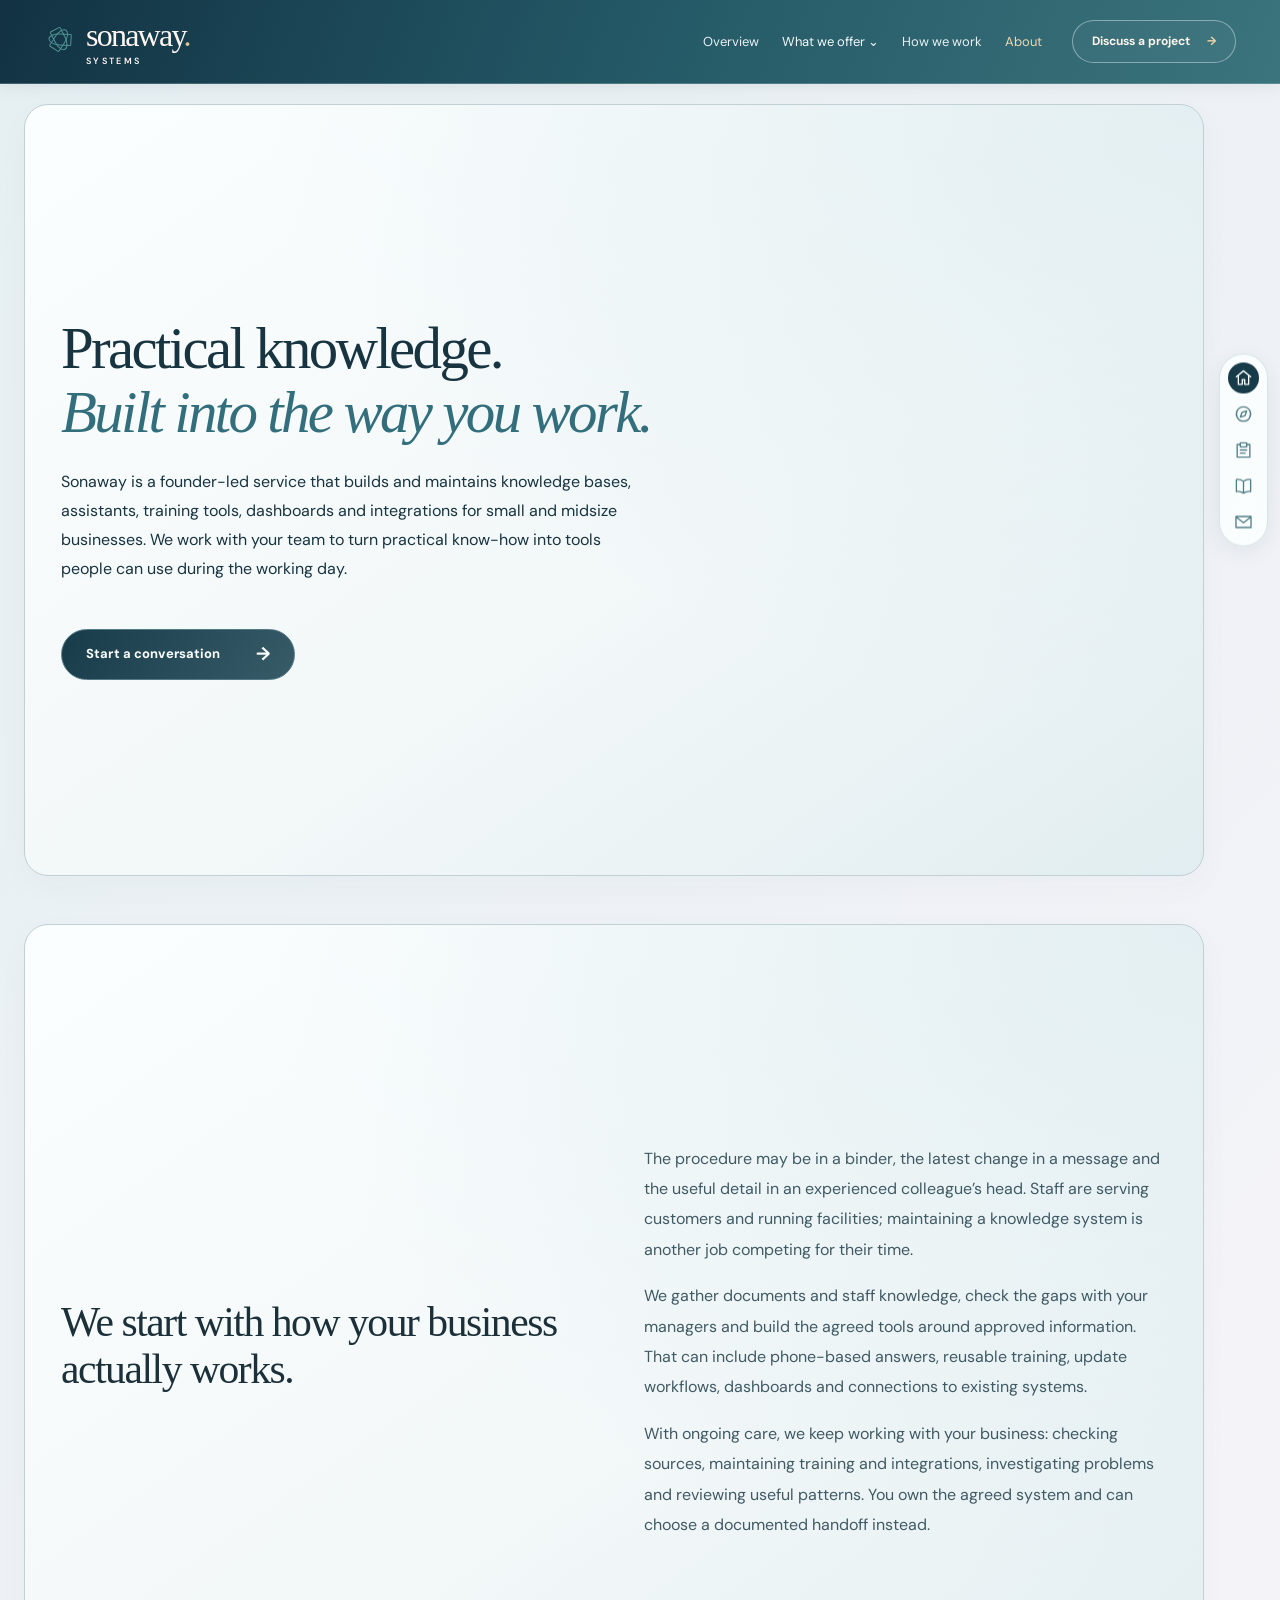
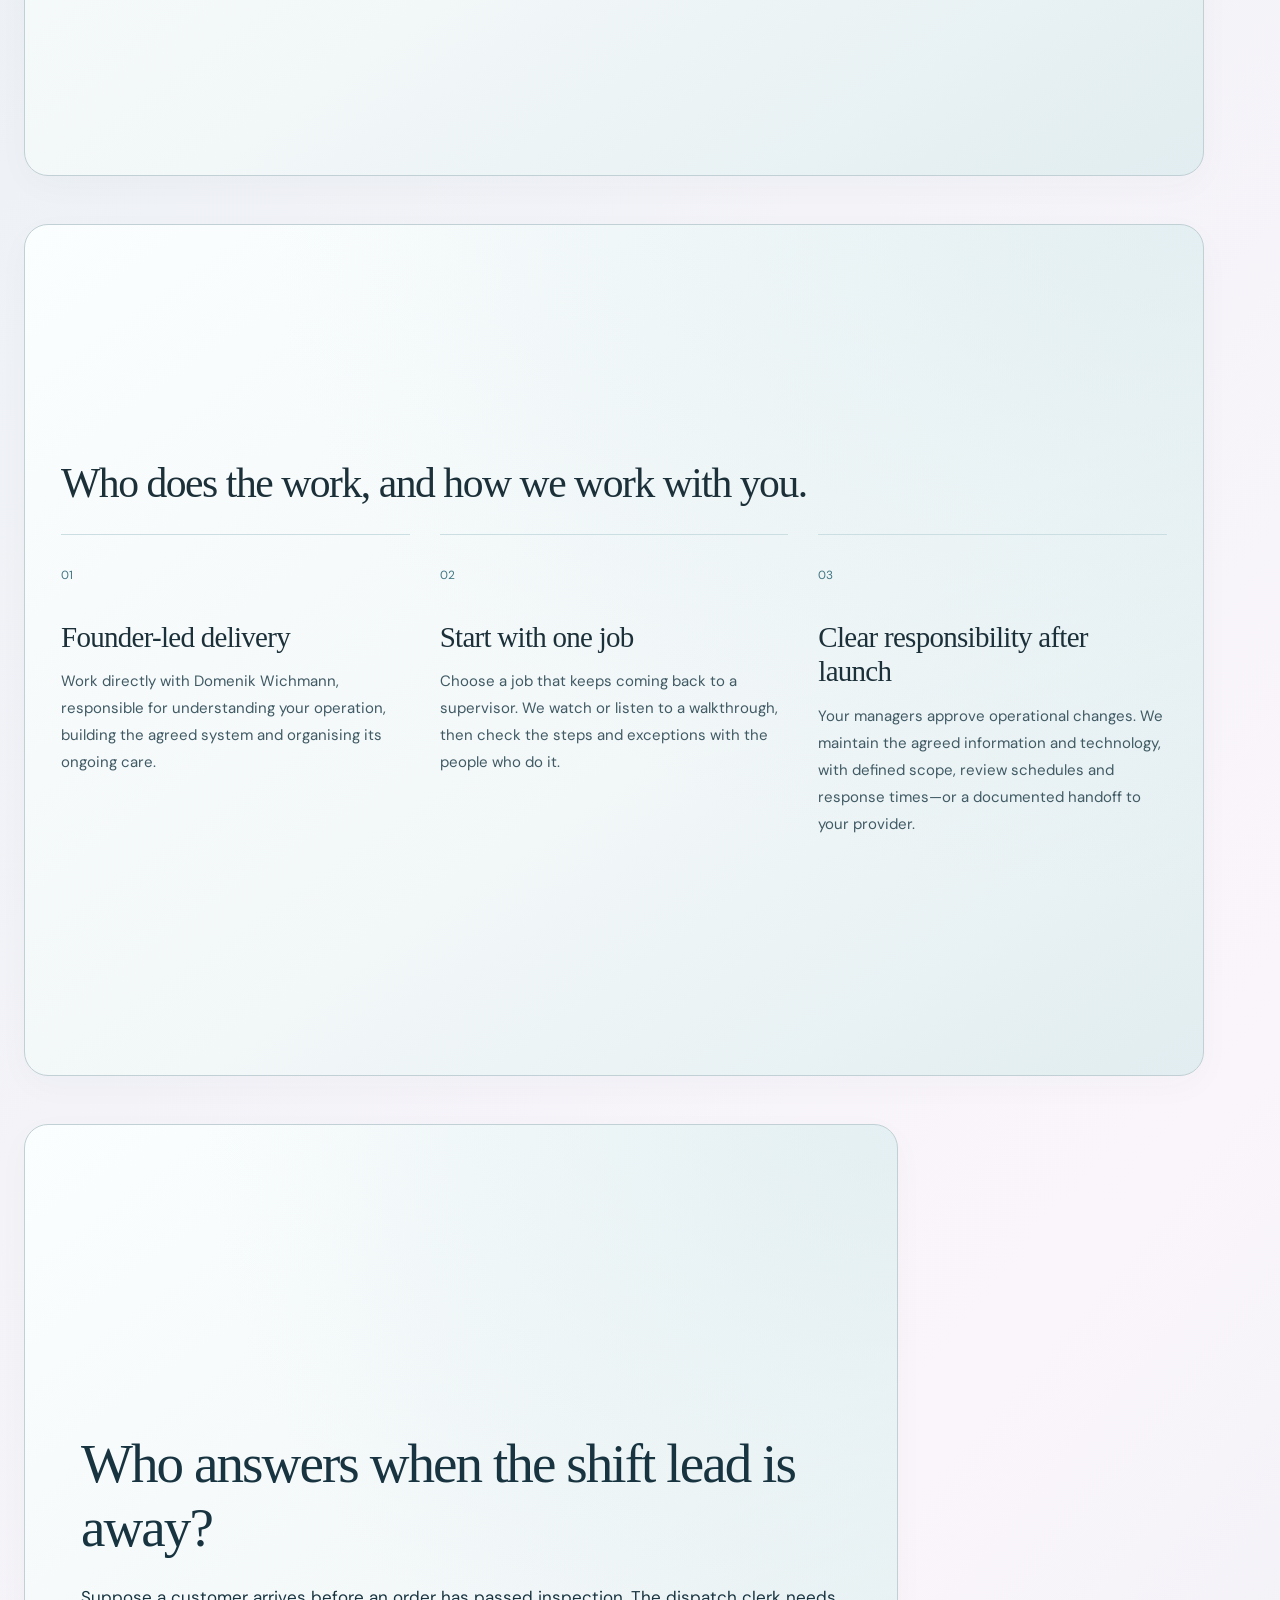
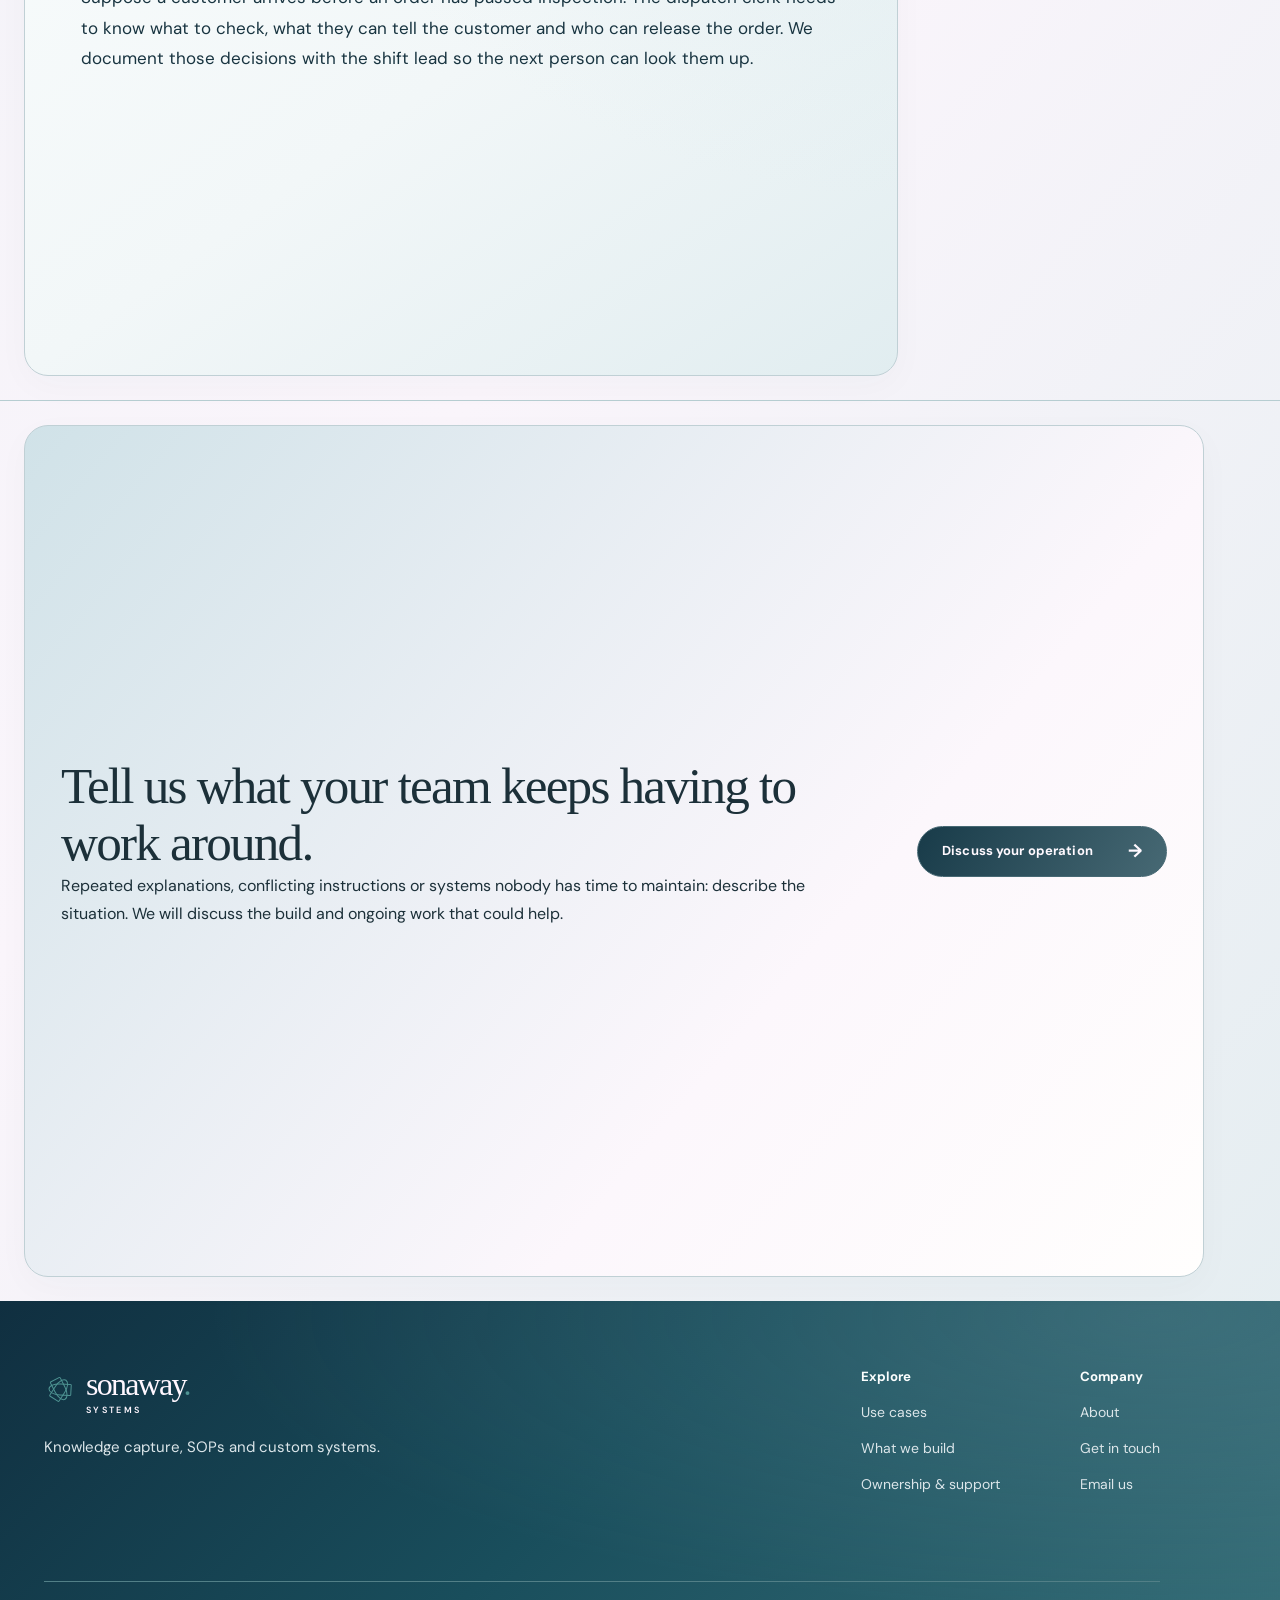
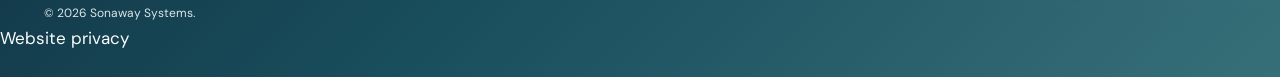
==== commit 262f0c25: "Illustrate the eight-step knowledge service and improve navigation and calculator readability" ====
--- a/about.html
+++ b/about.html
@@ -1,6 +1,6 @@
 <!doctype html>
-<html lang="en"><head><meta charset="UTF-8"><meta name="viewport" content="width=device-width,initial-scale=1"><meta name="robots" content="index,follow"><meta name="theme-color" content="#183b49"><meta name="description" content="Sonaway Systems captures staff know-how, reconciles procedures and builds knowledge bases, training and custom tools for small and midsize businesses."><meta property="og:title" content="About Sonaway | Operational operational intelligence"><meta property="og:description" content="Sonaway Systems captures staff know-how, reconciles procedures and builds knowledge bases, training and custom tools for small and midsize businesses."><meta property="og:type" content="website"><meta property="og:image" content="https://sonawaysystems.com/assets/packing-floor-v2.webp"><title>About Sonaway Systems | Operational operational intelligence</title><link rel="icon" href="assets/favicon.svg?v=20261108satin1" type="image/svg+xml"><link rel="preconnect" href="https://fonts.googleapis.com"><link rel="preconnect" href="https://fonts.gstatic.com" crossorigin><link href="https://fonts.googleapis.com/css2?family=DM+Sans:wght@400;500;600;700&amp;family=Manrope:wght@400;500;600;700;800&amp;display=swap" rel="stylesheet"><link href="assets/styles.css?v=systems-whole2" rel="stylesheet"><link href="assets/resort-theme.css?v=systems-whole2" rel="stylesheet"><link href="assets/luxury-editorial.css?v=systems-whole2" rel="stylesheet"><link href="assets/palette.css?v=systems-whole2" rel="stylesheet"><link href="assets/satin-theme.css?v=systems-whole2" rel="stylesheet"><link rel="stylesheet" href="assets/story-chapters.css?v=systems-whole2"><link rel="stylesheet" href="assets/interior-chapters.css?v=systems-whole2"><link rel="stylesheet" href="assets/interaction-motion.css?v=systems-whole2"><link rel="stylesheet" href="assets/clarity-polish.css?v=systems-whole2"><link rel="stylesheet" href="assets/header-polish.css?v=systems-whole2"><script src="assets/systems-nav.js?v=systems-whole2" defer></script><link rel="canonical" href="https://sonawaysystems.com/about.html"><link rel="stylesheet" href="assets/systems-theme.css?v=flow1"><link rel="stylesheet" href="assets/site-cleanup.css?v=1"></head><body class="story-interior"><header class="site-header" id="top"><div class="nav-wrap wrap"><a class="brand" href="index.html" aria-label="Sonaway Systems home"><span class="brand-symbol"><span></span><span></span><span></span></span><span class="brand-name">sonaway<span class="brand-dot">.</span><small class="systems-brand-label">SYSTEMS</small></span></a><nav class="desktop-nav" aria-label="Main navigation"><a href="index.html" class="">Overview</a><details class="systems-offer"><summary>What we offer <span aria-hidden="true">⌄</span></summary><div><a href="knowledge-capture.html">Knowledge Capture &amp; SOPs</a><a href="custom-systems.html">Custom Systems</a></div></details><a href="approach.html" class="">How we work</a><a href="about.html" class="active">About</a></nav><a href="contact.html" class="nav-contact">Discuss a project <span>→</span></a><button class="mobile-menu-button" aria-label="Open menu" aria-expanded="false" aria-controls="mobile-nav"><svg class="icon " width="20" height="20" viewbox="0 0 24 24" fill="none" stroke="currentColor" stroke-width="1.6" stroke-linecap="round" stroke-linejoin="round" aria-hidden="true"><path d="M4 7h16M4 12h16M4 17h16"></path></svg></button></div><nav class="mobile-nav" id="mobile-nav" aria-label="Mobile navigation"><a href="index.html" class="">Overview</a><details class="systems-offer"><summary>What we offer <span aria-hidden="true">⌄</span></summary><div><a href="knowledge-capture.html">Knowledge Capture &amp; SOPs</a><a href="custom-systems.html">Custom Systems</a></div></details><a href="approach.html" class="">How we work</a><a href="about.html" class="active">About</a><a href="contact.html" class="mobile-cta">Discuss a project →</a></nav></header><nav class="story-index" aria-label="Page chapters"><a class="story-index-link" href="#about-overview" data-story-link="0" aria-label="Overview" aria-current="location"><svg xmlns="http://www.w3.org/2000/svg" viewbox="0 0 24 24" fill="none" stroke="currentColor" stroke-width="1.5" stroke-linecap="round" stroke-linejoin="round" aria-hidden="true"><path d="m3 10 9-7 9 7M5 9v12h5v-7h4v7h5V9"></path></svg><span class="story-index-label">01  Overview</span></a><a class="story-index-link" href="#about-approach" data-story-link="1" aria-label="Our approach"><svg xmlns="http://www.w3.org/2000/svg" viewbox="0 0 24 24" fill="none" stroke="currentColor" stroke-width="1.5" stroke-linecap="round" stroke-linejoin="round" aria-hidden="true"><circle cx="10" cy="10" r="6"></circle><path d="m15 15 6 6M7 10h6"></path></svg><span class="story-index-label">02  Our approach</span></a><a class="story-index-link" href="#about-principles" data-story-link="2" aria-label="Working principles"><svg xmlns="http://www.w3.org/2000/svg" viewbox="0 0 24 24" fill="none" stroke="currentColor" stroke-width="1.5" stroke-linecap="round" stroke-linejoin="round" aria-hidden="true"><circle cx="12" cy="12" r="9"></circle><path d="m16 8-3 5-5 3 3-5z"></path></svg><span class="story-index-label">03  Working principles</span></a><a class="story-index-link" href="#about-knowledge" data-story-link="3" aria-label="Why knowledge matters"><svg xmlns="http://www.w3.org/2000/svg" viewbox="0 0 24 24" fill="none" stroke="currentColor" stroke-width="1.5" stroke-linecap="round" stroke-linejoin="round" aria-hidden="true"><path d="M12 5C8 2 4 3 2 4v15c4-2 7-1 10 1 3-2 6-3 10-1V4c-2-1-6-2-10 1v15"></path></svg><span class="story-index-label">04  Why knowledge matters</span></a><a class="story-index-link" href="#about-start" data-story-link="4" aria-label="Get started"><svg xmlns="http://www.w3.org/2000/svg" viewbox="0 0 24 24" fill="none" stroke="currentColor" stroke-width="1.5" stroke-linecap="round" stroke-linejoin="round" aria-hidden="true"><path d="M4 4h16v12H9l-5 4zM8 8h8M8 12h5"></path></svg><span class="story-index-label">05  Get started</span></a></nav><main id="main"><section class="interior-hero short story-chapter" id="about-overview" data-story-label="Overview" data-story-chapter="" data-story-index="0"><div class="story-screen interior-first" id="about-overview-card"><div class="story-surface"><div class="wrap interior-grid content-only"><div><h1>Practical knowledge.<br><em>Built into the way you work.</em></h1><p>Sonaway is a founder-led service that builds and maintains knowledge bases, assistants, training tools, dashboards and integrations for small and midsize businesses. We work with your team to turn practical know-how into tools people can use during the working day.</p><a class="btn btn-primary" href="contact.html">Start a conversation<span aria-hidden="true">→</span></a></div></div></div></div></section>
+<html lang="en"><head><meta charset="UTF-8"><meta name="viewport" content="width=device-width,initial-scale=1"><meta name="robots" content="index,follow"><meta name="theme-color" content="#183b49"><meta name="description" content="Sonaway Systems captures staff know-how, reconciles procedures and builds knowledge bases, training and custom tools for small and midsize businesses."><meta property="og:title" content="About Sonaway | Operational operational intelligence"><meta property="og:description" content="Sonaway Systems captures staff know-how, reconciles procedures and builds knowledge bases, training and custom tools for small and midsize businesses."><meta property="og:type" content="website"><meta property="og:image" content="https://sonawaysystems.com/assets/packing-floor-v2.webp"><title>About Sonaway Systems | Operational operational intelligence</title><link rel="icon" href="assets/favicon.svg?v=20261108satin1" type="image/svg+xml"><link rel="preconnect" href="https://fonts.googleapis.com"><link rel="preconnect" href="https://fonts.gstatic.com" crossorigin><link href="https://fonts.googleapis.com/css2?family=DM+Sans:wght@400;500;600;700&amp;family=Manrope:wght@400;500;600;700;800&amp;display=swap" rel="stylesheet"><link href="assets/styles.css?v=systems-whole2" rel="stylesheet"><link href="assets/resort-theme.css?v=systems-whole2" rel="stylesheet"><link href="assets/luxury-editorial.css?v=systems-whole2" rel="stylesheet"><link href="assets/palette.css?v=systems-whole2" rel="stylesheet"><link href="assets/satin-theme.css?v=systems-whole2" rel="stylesheet"><link rel="stylesheet" href="assets/story-chapters.css?v=systems-whole2"><link rel="stylesheet" href="assets/interior-chapters.css?v=systems-whole2"><link rel="stylesheet" href="assets/interaction-motion.css?v=systems-whole2"><link rel="stylesheet" href="assets/clarity-polish.css?v=systems-whole2"><link rel="stylesheet" href="assets/header-polish.css?v=systems-whole2"><script src="assets/systems-nav.js?v=systems-whole2" defer></script><link rel="canonical" href="https://sonawaysystems.com/about.html"><link rel="stylesheet" href="assets/systems-theme.css?v=flow1"><link rel="stylesheet" href="assets/site-cleanup.css?v=nov20"></head><body class="story-interior"><header class="site-header" id="top"><div class="nav-wrap wrap"><a class="brand" href="index.html" aria-label="Sonaway Systems home"><span class="brand-symbol"><span></span><span></span><span></span></span><span class="brand-name">sonaway<span class="brand-dot">.</span><small class="systems-brand-label">SYSTEMS</small></span></a><nav class="desktop-nav" aria-label="Main navigation"><a href="index.html" class="">Overview</a><details class="systems-offer"><summary>What we offer <span aria-hidden="true">⌄</span></summary><div><a href="knowledge-capture.html">Knowledge Capture &amp; SOPs</a><a href="custom-systems.html">Custom Systems</a></div></details><a href="approach.html" class="">How we work</a><a href="about.html" class="active">About</a></nav><a href="contact.html" class="nav-contact">Discuss a project <span>→</span></a><button class="mobile-menu-button" aria-label="Open menu" aria-expanded="false" aria-controls="mobile-nav"><svg class="icon " width="20" height="20" viewbox="0 0 24 24" fill="none" stroke="currentColor" stroke-width="1.6" stroke-linecap="round" stroke-linejoin="round" aria-hidden="true"><path d="M4 7h16M4 12h16M4 17h16"></path></svg></button></div><nav class="mobile-nav" id="mobile-nav" aria-label="Mobile navigation"><a href="index.html" class="">Overview</a><details class="systems-offer"><summary>What we offer <span aria-hidden="true">⌄</span></summary><div><a href="knowledge-capture.html">Knowledge Capture &amp; SOPs</a><a href="custom-systems.html">Custom Systems</a></div></details><a href="approach.html" class="">How we work</a><a href="about.html" class="active">About</a><a href="contact.html" class="mobile-cta">Discuss a project →</a></nav></header><nav class="story-index" aria-label="Page chapters"><a class="story-index-link" href="#about-overview" data-story-link="0" aria-label="Overview" aria-current="location"><svg viewBox="0 0 24 24" fill="none" stroke="currentColor" stroke-width="1.7" stroke-linecap="round" stroke-linejoin="round" aria-hidden="true"><path d="M3 10.5 12 3l9 7.5 M5.5 9v11h5v-6h3v6h5V9"/></svg><span class="story-index-label">01  Overview</span></a><a class="story-index-link" href="#about-approach" data-story-link="1" aria-label="Our approach"><svg viewBox="0 0 24 24" fill="none" stroke="currentColor" stroke-width="1.7" stroke-linecap="round" stroke-linejoin="round" aria-hidden="true"><path d="M12 3a9 9 0 1 0 .01 0z M16 8l-2 6-6 2 2-6z"/></svg><span class="story-index-label">02  Our approach</span></a><a class="story-index-link" href="#about-principles" data-story-link="2" aria-label="Working principles"><svg viewBox="0 0 24 24" fill="none" stroke="currentColor" stroke-width="1.7" stroke-linecap="round" stroke-linejoin="round" aria-hidden="true"><path d="M8 5H4v16h16V5h-4 M8 3h8v5H8z M8 12h8m-8 4h6"/></svg><span class="story-index-label">03  Working principles</span></a><a class="story-index-link" href="#about-knowledge" data-story-link="3" aria-label="Why knowledge matters"><svg viewBox="0 0 24 24" fill="none" stroke="currentColor" stroke-width="1.7" stroke-linecap="round" stroke-linejoin="round" aria-hidden="true"><path d="M3 4c4-1 6 0 9 2 3-2 5-3 9-2v15c-4-1-6 0-9 2-3-2-5-3-9-2z M12 6v15"/></svg><span class="story-index-label">04  Why knowledge matters</span></a><a class="story-index-link" href="#about-start" data-story-link="4" aria-label="Get started"><svg viewBox="0 0 24 24" fill="none" stroke="currentColor" stroke-width="1.7" stroke-linecap="round" stroke-linejoin="round" aria-hidden="true"><path d="M2.5 5h19v14h-19z M3 6l9 7 9-7"/></svg><span class="story-index-label">05  Get started</span></a></nav><main id="main"><section class="interior-hero short story-chapter" id="about-overview" data-story-label="Overview" data-story-chapter="" data-story-index="0"><div class="story-screen interior-first" id="about-overview-card"><div class="story-surface"><div class="wrap interior-grid content-only"><div><h1>Practical knowledge.<br><em>Built into the way you work.</em></h1><p>Sonaway is a founder-led service that builds and maintains knowledge bases, assistants, training tools, dashboards and integrations for small and midsize businesses. We work with your team to turn practical know-how into tools people can use during the working day.</p><a class="btn btn-primary" href="contact.html">Start a conversation<span aria-hidden="true">→</span></a></div></div></div></div></section>
 <section class="section light-section story-chapter" id="about-approach" data-story-label="Our approach" data-story-chapter="" data-story-index="1"><div class="story-screen" id="about-approach-card"><div class="story-surface"><div class="wrap split-section about-story"><div><h2>We start with how your business actually works.</h2></div><div><p>The procedure may be in a binder, the latest change in a message and the useful detail in an experienced colleague’s head. Staff are serving customers and running facilities; maintaining a knowledge system is another job competing for their time.</p><p>We gather documents and staff knowledge, check the gaps with your managers and build the agreed tools around approved information. That can include phone-based answers, reusable training, update workflows, dashboards and connections to existing systems.</p><p>With ongoing care, we keep working with your business: checking sources, maintaining training and integrations, investigating problems and reviewing useful patterns. You own the agreed system and can choose a documented handoff instead.</p></div></div></div></div></section>
-<section class="section cream-section story-chapter" id="about-principles" data-story-label="Working principles" data-story-chapter="" data-story-index="2"><div class="story-screen" id="about-principles-card"><div class="story-surface"><div class="wrap"><div class="section-head "><h2>Who does the work, and how we work with you.</h2></div><div class="principles"><div><span class="principle-no">01</span><h3>Founder-led delivery</h3><p>Work directly with Domenik Wichmann, responsible for understanding your operation, building the agreed system and organising its ongoing care.</p></div><div><span class="principle-no">02</span><h3>Operational reality first</h3><p>We review the real procedures, people and constraints before proposing tools. We can start with one recurring problem and expand when there is a useful reason.</p></div><div><span class="principle-no">03</span><h3>Clear responsibility after launch</h3><p>Your managers approve operational changes. We maintain the agreed information and technology, with defined scope, review schedules and response times—or a documented handoff to your provider.</p></div></div></div></div></div></section>
-<section class="photo-quote story-chapter" id="about-knowledge" data-story-label="Why knowledge matters" data-story-chapter="" data-story-index="3"><div class="story-screen" id="about-knowledge-card"><div class="story-surface" style=""><div class="wrap"><div class="photo-quote-card"><h2>A maintained foundation that supports more uses.</h2><p>An approved procedure can support a staff answer, an onboarding lesson and a customer notice. We build those uses from shared knowledge, then help improve them as questions and reviews reveal what is missing. The service develops with your operation rather than stopping at launch.</p></div></div></div></div></section><section class="cta-band story-chapter" id="about-start" data-story-label="Get started" data-story-chapter="" data-story-index="4"><div class="story-screen" id="about-start-card"><div class="story-surface"><div class="wrap cta-band-inner"><div><h2>Tell us what your team keeps having to work around.</h2><p>Repeated explanations, conflicting instructions or systems nobody has time to maintain: describe the situation. We will discuss the build and ongoing work that could help.</p></div><a class="btn btn-light" href="contact.html">Discuss your operation<span aria-hidden="true">→</span></a></div></div></div></section>
-</main><footer class="footer"><div class="wrap"><div class="footer-top"><div><a class="brand footer-brand" href="index.html" aria-label="Sonaway Systems home"><span class="brand-symbol"><span></span><span></span><span></span></span><span class="brand-name">sonaway<span class="brand-dot">.</span><small class="systems-brand-label">SYSTEMS</small></span></a><p>Knowledge capture, SOPs and custom systems.<br>Built for people running real operations.</p></div><div class="footer-nav"><div><strong>Explore</strong><a href="industries.html">Use cases</a><a href="custom-systems.html">What we build</a><a href="approach.html">Ownership &amp; support</a></div><div><strong>Company</strong><a href="about.html">About</a><a href="contact.html">Get in touch</a><a href="mailto:domenik@sonaway.com">Email us</a></div></div></div><div class="footer-bottom"><span>© 2026 Sonaway Systems. Designed for real operations.</span><span>Independent thinking. Connected systems.</span></div></div><a href="privacy.html">Website privacy</a></footer><script src="assets/site.js?v=systems-whole2" defer></script><script src="assets/story-chapters.js?v=systems-whole2" defer></script><script src="assets/photo-hero.js?v=systems-whole2" defer></script><script src="assets/interaction-motion.js?v=systems-whole2" defer></script><script src="assets/clarity-polish.js?v=systems-whole2" defer></script></body></html>+<section class="section cream-section story-chapter" id="about-principles" data-story-label="Working principles" data-story-chapter="" data-story-index="2"><div class="story-screen" id="about-principles-card"><div class="story-surface"><div class="wrap"><div class="section-head "><h2>Who does the work, and how we work with you.</h2></div><div class="principles"><div><span class="principle-no">01</span><h3>Founder-led delivery</h3><p>Work directly with Domenik Wichmann, responsible for understanding your operation, building the agreed system and organising its ongoing care.</p></div><div><span class="principle-no">02</span><h3>Start with one job</h3><p>Choose a job that keeps coming back to a supervisor. We watch or listen to a walkthrough, then check the steps and exceptions with the people who do it.</p></div><div><span class="principle-no">03</span><h3>Clear responsibility after launch</h3><p>Your managers approve operational changes. We maintain the agreed information and technology, with defined scope, review schedules and response times—or a documented handoff to your provider.</p></div></div></div></div></div></section>
+<section class="photo-quote story-chapter" id="about-knowledge" data-story-label="Why knowledge matters" data-story-chapter="" data-story-index="3"><div class="story-screen" id="about-knowledge-card"><div class="story-surface" style=""><div class="wrap"><div class="photo-quote-card"><h2>Who answers when the shift lead is away?</h2><p>Suppose a customer arrives before an order has passed inspection. The dispatch clerk needs to know what to check, what they can tell the customer and who can release the order. We document those decisions with the shift lead so the next person can look them up.</p></div></div></div></div></section><section class="cta-band story-chapter" id="about-start" data-story-label="Get started" data-story-chapter="" data-story-index="4"><div class="story-screen" id="about-start-card"><div class="story-surface"><div class="wrap cta-band-inner"><div><h2>Tell us what your team keeps having to work around.</h2><p>Repeated explanations, conflicting instructions or systems nobody has time to maintain: describe the situation. We will discuss the build and ongoing work that could help.</p></div><a class="btn btn-light" href="contact.html">Discuss your operation<span aria-hidden="true">→</span></a></div></div></div></section>
+</main><footer class="footer"><div class="wrap"><div class="footer-top"><div><a class="brand footer-brand" href="index.html" aria-label="Sonaway Systems home"><span class="brand-symbol"><span></span><span></span><span></span></span><span class="brand-name">sonaway<span class="brand-dot">.</span><small class="systems-brand-label">SYSTEMS</small></span></a><p>Knowledge capture, SOPs and custom systems.</p></div><div class="footer-nav"><div><strong>Explore</strong><a href="industries.html">Use cases</a><a href="custom-systems.html">What we build</a><a href="approach.html">Ownership &amp; support</a></div><div><strong>Company</strong><a href="about.html">About</a><a href="contact.html">Get in touch</a><a href="mailto:domenik@sonaway.com">Email us</a></div></div></div><div class="footer-bottom"><span>© 2026 Sonaway Systems.</span></div></div><a href="privacy.html">Website privacy</a></footer><script src="assets/site.js?v=nov20" defer></script><script src="assets/story-chapters.js?v=systems-whole2" defer></script><script src="assets/photo-hero.js?v=systems-whole2" defer></script><script src="assets/interaction-motion.js?v=systems-whole2" defer></script><script src="assets/clarity-polish.js?v=systems-whole2" defer></script></body></html>
--- a/assets/site-cleanup.css
+++ b/assets/site-cleanup.css
@@ -60,3 +60,132 @@
  .time-period .time-money strong{font-size:30px}
  .capture-poster img{height:350px}
 }
+.story-interior .photo-quote .story-surface{background:var(--satin-light)!important}
+.story-interior .photo-quote:before,.story-interior .photo-quote .story-surface:before{display:none}
+
+/* Overview */
+#story-overview:has(.hero-word) .ph-copy h1 { margin-bottom: 8px; }
+#photo-hero-title > span, #photo-hero-title > .hero-word { display: block; }
+#photo-hero-title > .hero-word { white-space: nowrap; color: #285e69; }
+.ph-copy:has(.hero-word) { position: relative; }
+.ph-copy .hero-signoff {
+  display: block; font: 600 clamp(17px,1.6vw,23px)/1.35 'DM Sans',sans-serif;
+  margin: 6px 0 18px; color: #234651;
+}
+.word-control {
+  padding: 2px 7px; margin: 0 0 6px; border: 1px solid #abc6c9; border-radius: 50%;
+  width: 26px; height: 26px; font: 700 11px/1 sans-serif; cursor: pointer;
+  background: #f6fbfb; color: #294e58;
+}
+.story-index-link > svg { width: 19px; height: 19px; flex-shrink: 0; }
+#what-we-do .road-heading { display: flex; align-items: end; justify-content: space-between; gap: 20px; margin-bottom: 20px; }
+.road-heading h2, .faq-layout h2 { font: 400 clamp(34px,3.7vw,56px)/1.05 Georgia,serif; letter-spacing: -.035em; margin: 0 0 10px; color: #193f4a; }
+.road-heading p { margin: 0; font-size: 16px; line-height: 1.5; color: #365763; }
+.road-heading .text-link, .road-systems { font-size: 14px; color: #245862; }
+.roadmap {
+  list-style: none; display: grid; grid-template-columns: repeat(4,minmax(0,1fr));
+  gap: 15px; margin: 0; padding: 0; counter-reset: step;
+}
+.road-card { min-width: 0; background: #fff; border: 1px solid #abc6cb; border-radius: 15px; overflow: hidden; }
+.road-art {
+  min-height: clamp(70px,9.5vh,103px); padding: 10px 12px; display: grid; place-items: center;
+  color: #214b56; background: linear-gradient(125deg,#e1eff0,#f3f7f5);
+  border-bottom: 1px solid #d1e1e1; font: 600 12px/1.3 'DM Sans',sans-serif;
+}
+.road-art > div { min-width: min(90%,155px); max-width: 100%; }
+.road-body { padding: 13px 15px 16px; }
+.road-index { float: left; display: grid; place-items: center; width: 26px; height: 26px; margin-right: 8px; border-radius: 50%; background: #214e5b; color: white; font: 700 12px/1 'DM Sans',sans-serif; }
+.road-card h3 { margin: 0 0 9px; min-height: 26px; font: 650 clamp(16px,1.32vw,20px)/1.35 'DM Sans',sans-serif; color: #173b48; }
+.road-card p { margin: 0; clear: both; font: 400 clamp(14px,1.03vw,16px)/1.47 'DM Sans',sans-serif; color: #324f58; }
+.road-systems { margin-top: 12px; }
+.mini-rec, .mini-approve, .mini-library, .mini-dashboard {
+  background: #fff; border: 1px solid #b2c9c9; border-radius: 8px; padding: 9px 12px;
+}
+.mini-rec, .mini-approve { display: flex; align-items: center; justify-content: center; gap: 4px; }
+.mini-rec b { color: #b45142; margin-right: 5px; }.mini-rec small { margin-left: 6px; }
+.mini-rec i { width: 4px; height: 12px; border-radius: 3px; background: #43828a; }
+.mini-rec i:nth-of-type(3n) { height: 27px; }.mini-rec i:nth-of-type(even) { height: 19px; }
+.mini-files, .mini-compare, .mini-chat, .mini-draft, .mini-library { display: grid; gap: 4px; }
+.mini-files b, .mini-compare b, .mini-chat b { padding: 3px 9px; background: #fff; border: 1px solid #bfd3d4; border-radius: 5px; font-size: 11px; }
+.mini-files b:last-child { margin-left: 16px; }.mini-compare i { font-weight: 400; font-style: normal; margin-left: 6px; }
+.mini-chat b:first-child { justify-self: start; }.mini-chat b:last-child { justify-self: end; background: #d1e7e1; }
+.mini-draft { background: #fff; border-left: 3px solid #5c8e91; padding: 5px 12px; }
+.mini-draft i,.mini-library span,.mini-library i,.mini-approve small { font: 500 11px/1.25 'DM Sans',sans-serif; }
+.mini-approve b { display: grid; place-items: center; border-radius: 50%; height: 30px; width: 30px; background: #d6ebe0; color: #24643f; font-size: 18px; margin-right: 5px; }
+.mini-approve small,.mini-dashboard b { display: block; }
+.mini-dashboard { display: flex; align-items: center; justify-content: space-between; gap: 9px; }
+.mini-dashboard i { display: inline-block; width: 9px; height: 9px; margin: 5px 3px 0 0; background: #59919a; }
+.mini-dashboard i:nth-of-type(2){height:16px}.mini-dashboard i:nth-of-type(3){height:12px}.mini-dashboard i:nth-of-type(4){height:20px}
+.mini-dashboard span { border: 1px solid #bfd3d4; background: #e6f1ed; border-radius: 4px; padding: 4px; font-size: 10px; }
+.road-card:nth-last-child(-n+2) .road-art { background: linear-gradient(140deg,#d4e6ea,#e5edee); }
+#common-questions .faq-layout { display: grid; grid-template-columns: minmax(200px,.55fr) minmax(0,1.4fr); align-items: start; gap: 5%; }
+.faq-items { border-top: 1px solid #9cb9bf; }
+.faq-items details { padding: 0 3px; border-bottom: 1px solid #adc5ca; }
+.faq-items summary { display: flex; justify-content: space-between; align-items: center; column-gap: 16px; min-height: 62px; padding: 13px 2px; list-style: none; cursor: pointer; font: 600 clamp(16px,1.45vw,21px)/1.35 'DM Sans',sans-serif; color: #183e4b; }
+.faq-items summary::-webkit-details-marker { display: none; }
+.faq-items summary::after { content: '+'; font-size: 23px; color:#346875; }
+.faq-items details[open] summary::after { content: '−'; }
+.faq-items details p { margin: 0 0 20px; max-width: 66ch; font-size: 16px; line-height: 1.6; color: #294953; }
+.faq-items a { color: #1b606d; text-decoration: underline; text-underline-offset: 3px; }
+#time-calculator .story-content > h2 { max-width: none; text-align: center; line-height: 1.06; margin: 0 auto clamp(18px,3vh,32px); }
+#calculator-title span { display: block; }
+#reclaim-calculator .time-controls { padding: clamp(22px,2.8vw,42px); gap: clamp(23px,3.2vh,34px); }
+#reclaim-calculator .time-field-top { display: grid; grid-template-columns: minmax(0,1fr) auto; gap: 12px; }
+#reclaim-calculator .time-field-top > label { max-width: none; font-size: clamp(16px,1.3vw,20px); font-weight: 650; line-height: 1.35; color: #173846; }
+#reclaim-calculator .time-field-top > div { display: grid; grid-template-columns: 6.25rem 4.15rem; align-items: center; gap: 8px; }
+#reclaim-calculator .time-field-top input { width: 100%; box-sizing: border-box; appearance: textfield; -moz-appearance: textfield; padding: 9px 8px; font-size: 20px; font-variant-numeric: tabular-nums; }
+#reclaim-calculator input[type=number]::-webkit-inner-spin-button { -webkit-appearance: none; }
+#reclaim-calculator .time-field-top span { font-size: 13px; font-weight: 550; color: #3c5864; }
+#reclaim-calculator .time-period { grid-template-columns: repeat(2,minmax(0,1fr)); gap: 12px; }
+#reclaim-calculator .time-period p { min-width: 0; }
+#reclaim-calculator .time-period span, #reclaim-calculator .time-shifts { font-size: 14px; color: #2f505b; }
+#reclaim-calculator .time-reset { z-index: 1; }
+#reclaim-calculator .time-results { container-type: inline-size; }
+#reclaim-calculator .time-period strong { font-size: clamp(20px,8.5cqi,55px); }
+#reclaim-calculator .time-period .time-money strong { font-size: clamp(17px,6.3cqi,42px); }
+#story-contact .story-surface { background: var(--satin-light); color: #183b49; }
+#story-contact .merge-contact h2, #story-contact .steps-grid h3 { color: #183b49 !important; }
+#story-contact .merge-contact p, #story-contact .steps-grid > div > span { color: #355560 !important; }
+#story-contact .steps-grid > div { background: #faffff; padding: 18px; border: 1px solid #bdd1d6; border-radius: 12px; }
+#story-contact .merge-contact > .btn { background: #204c5b; color: white; }
+.sector-image:has(.industry-sample)::after { display: none; }
+.sector-image .industry-sample { position: relative; z-index: 2; width: min(90%,420px); margin: auto; padding: clamp(16px,3vw,32px); background: #153c48; border: 1px solid #81a6ae; border-radius: 14px; color: #fff; }
+.industry-sample figcaption { color: #fff; font: 500 26px/1.25 Georgia,serif; }
+.industry-sample dl { margin: 12px 0 0; }.industry-sample dt { font-weight: 650; color: #cce5e4; }.industry-sample dd { margin: 2px 0 10px; color:#fff; }
+@media (min-width:1024px) and (max-height:760px) {
+  #what-we-do .story-surface { padding-block: 18px; }
+  #what-we-do .road-heading { margin-bottom: 12px; }
+  .roadmap { gap: 10px; }.road-art { min-height: 60px; padding-block: 5px; }.road-body { padding: 10px 12px; }
+  #reclaim-calculator .time-controls { gap: 20px; padding-block: 22px; }
+}
+@media (max-width:1023px) {
+  .roadmap { grid-template-columns: repeat(2,minmax(0,1fr)); }
+  #what-we-do .road-heading { align-items: start; flex-direction: column; gap: 10px; }
+  #common-questions .faq-layout { grid-template-columns: 1fr; gap: 18px; }
+}
+@media (max-width:900px) and (min-width:601px) {
+  #story-overview .ph-copy:has(.hero-word) { display: block; }
+}
+@media (max-width:760px) {
+  #reclaim-calculator .time-field-top > div { grid-template-columns: 4.8rem 3.7rem; gap: 5px; }
+  #reclaim-calculator .time-field-top span { font-size: 12px; }
+  #reclaim-calculator .time-period strong { font-size: clamp(22px,9cqi,42px); }
+  #reclaim-calculator .time-period .time-money strong { font-size: clamp(16px,6.5cqi,32px); }
+}
+@media (max-width:600px) {
+  #story-overview .ph-copy .hero-signoff,#story-overview .ph-copy .ph-offer { display: block; }
+  #story-overview .ph-copy .ph-offer { font-size: 15px; line-height: 1.5; }
+  .roadmap { grid-template-columns: 1fr; gap: 12px; }
+  .road-card { display: grid; grid-template-columns: minmax(100px,32%) 1fr; }
+  .road-art { padding: 7px; border: 0; border-right: 1px solid #d1e1e1; }
+  .road-art > div { min-width: 0; }.road-body { padding: 14px 12px; }
+  .mini-dashboard { flex-wrap: wrap; }.mini-rec { flex-wrap: wrap; gap: 2px; padding: 6px; }
+  .mini-rec small { margin-left: 2px; }.mini-chat b,.mini-compare b { padding: 3px 5px; }
+  #time-calculator .story-content > h2 { font-size: clamp(27px,7vw,38px); }
+  #reclaim-calculator .time-controls { padding-inline: 15px; }
+}
+.word-heading { display: flex; align-items: end; gap: 8px; }
+.word-heading .word-control { display: grid; place-items: center; flex: 0 0 26px; margin-bottom: 13px; padding: 0; }
+.word-control::before { content: ''; width: 0; height: 0; border-block: 4px solid transparent; border-left: 6px solid currentColor; }
+.word-control[data-playing=true]::before { width: 7px; height: 8px; box-sizing: border-box; border: 0; border-inline: 2px solid currentColor; }
+.ph-copy .hero-signoff { text-wrap: balance; }
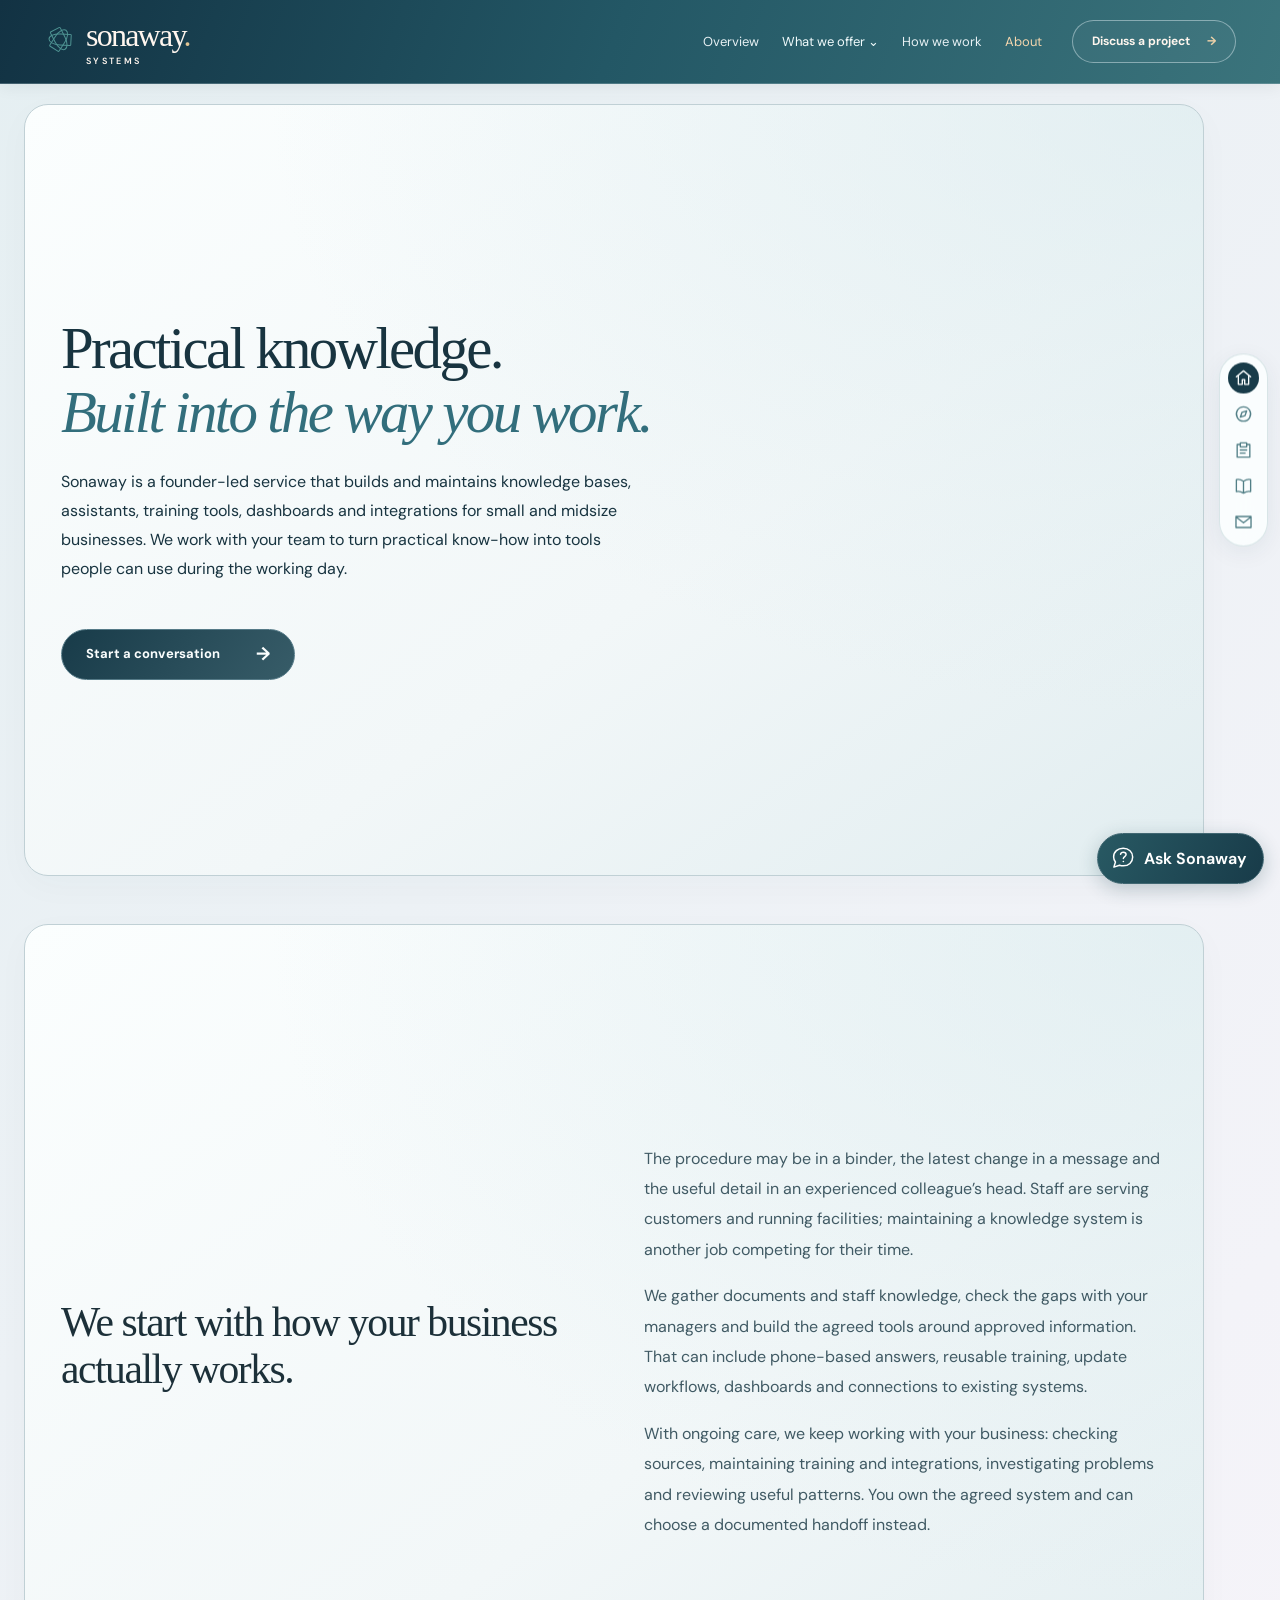
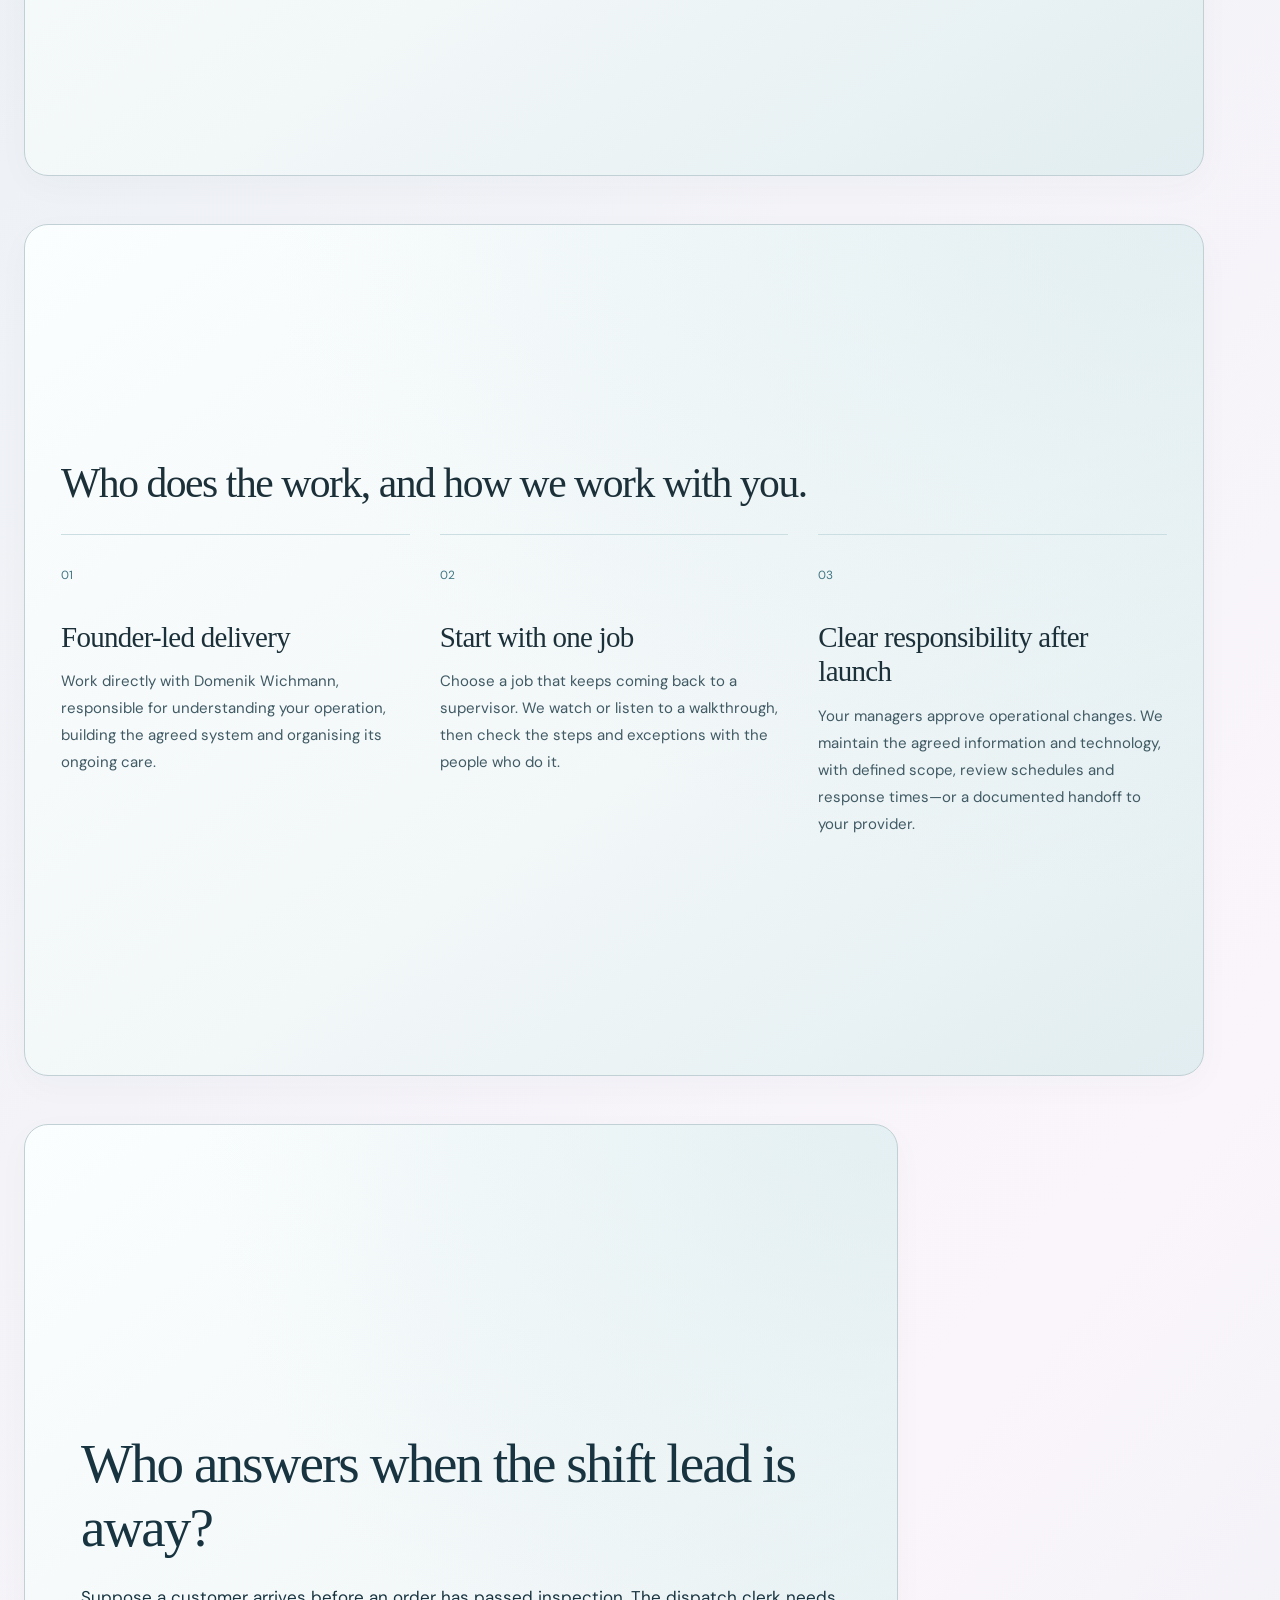
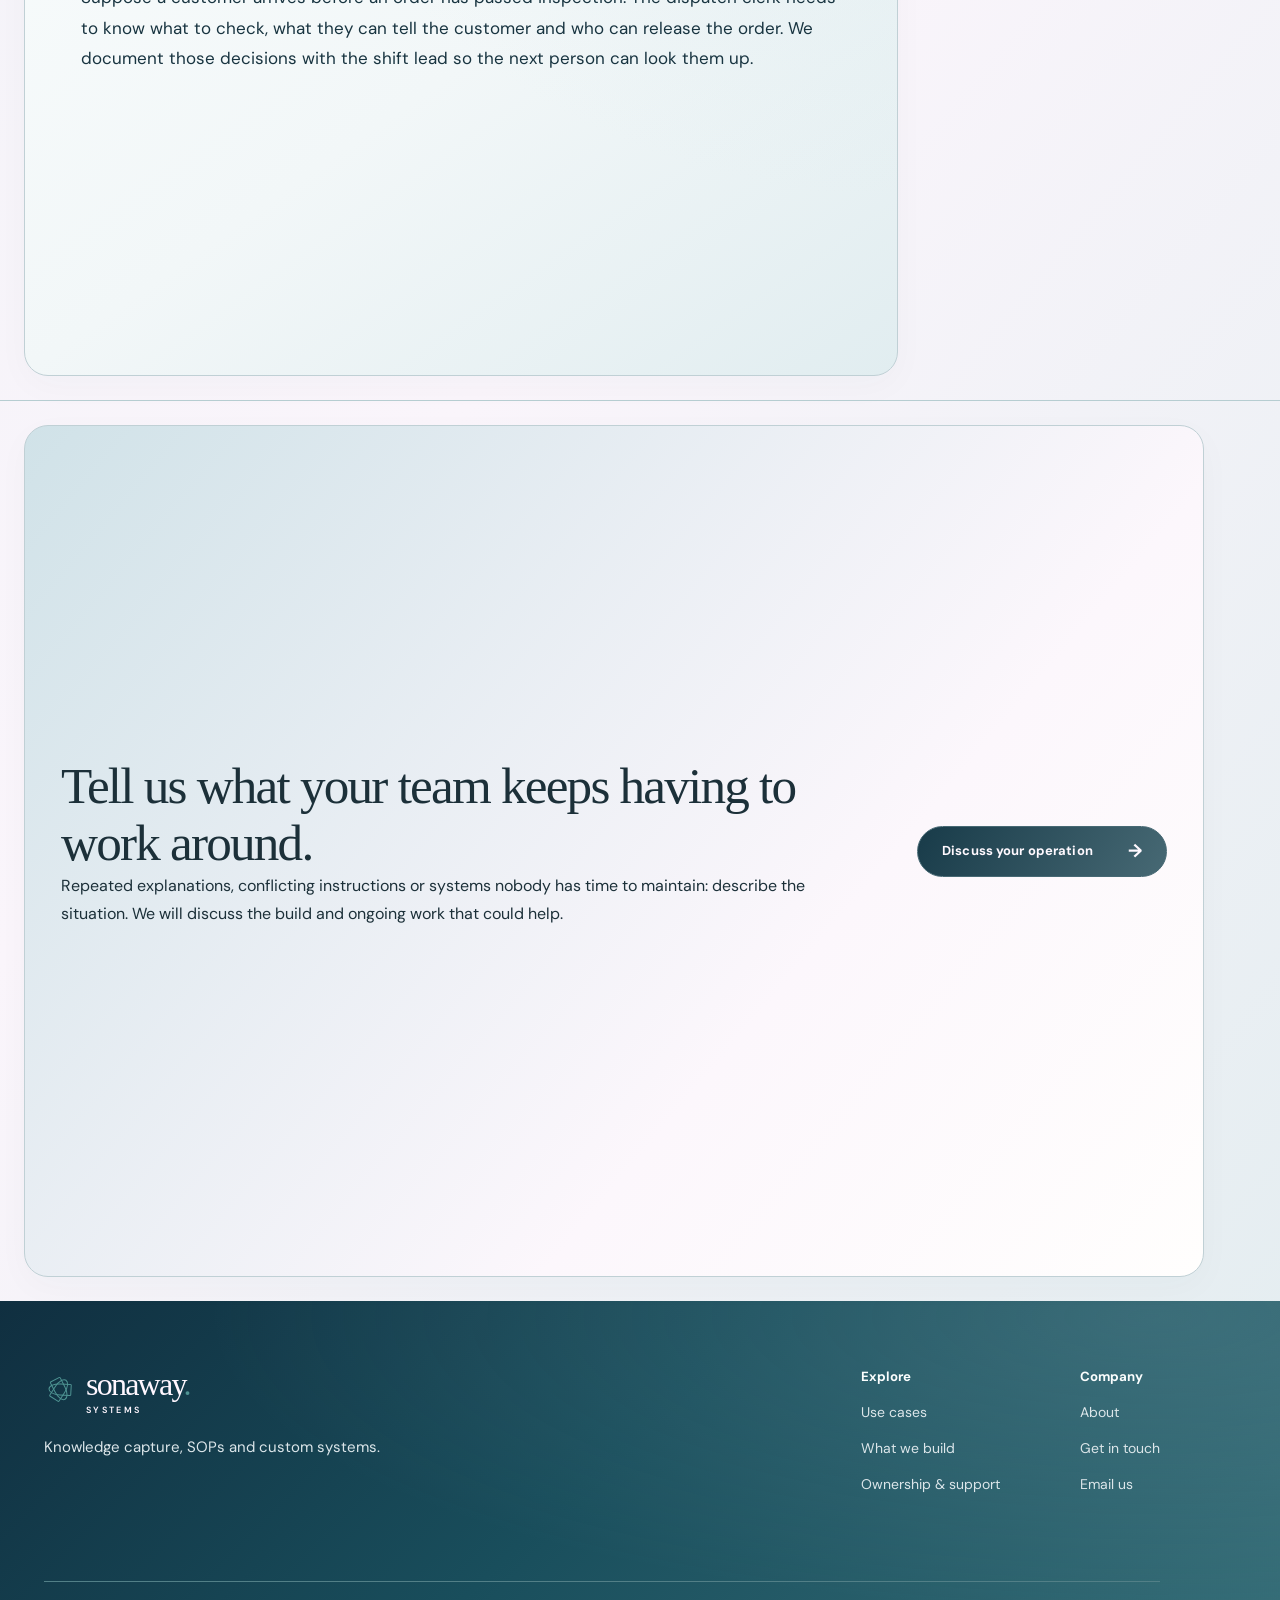
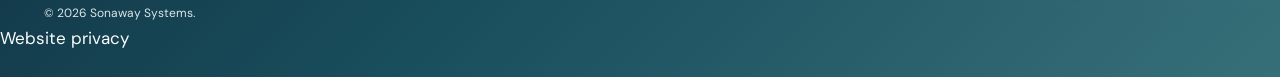
==== commit 2f0839ee: "Move Ask Sonaway into a site-wide chat and rank approved FAQs by aggregate use" ====
--- a/about.html
+++ b/about.html
@@ -1,5 +1,5 @@
 <!doctype html>
-<html lang="en"><head><meta charset="UTF-8"><meta name="viewport" content="width=device-width,initial-scale=1"><meta name="robots" content="index,follow"><meta name="theme-color" content="#183b49"><meta name="description" content="Sonaway Systems captures staff know-how, reconciles procedures and builds knowledge bases, training and custom tools for small and midsize businesses."><meta property="og:title" content="About Sonaway | Operational operational intelligence"><meta property="og:description" content="Sonaway Systems captures staff know-how, reconciles procedures and builds knowledge bases, training and custom tools for small and midsize businesses."><meta property="og:type" content="website"><meta property="og:image" content="https://sonawaysystems.com/assets/packing-floor-v2.webp"><title>About Sonaway Systems | Operational operational intelligence</title><link rel="icon" href="assets/favicon.svg?v=20261108satin1" type="image/svg+xml"><link rel="preconnect" href="https://fonts.googleapis.com"><link rel="preconnect" href="https://fonts.gstatic.com" crossorigin><link href="https://fonts.googleapis.com/css2?family=DM+Sans:wght@400;500;600;700&amp;family=Manrope:wght@400;500;600;700;800&amp;display=swap" rel="stylesheet"><link href="assets/styles.css?v=systems-whole2" rel="stylesheet"><link href="assets/resort-theme.css?v=systems-whole2" rel="stylesheet"><link href="assets/luxury-editorial.css?v=systems-whole2" rel="stylesheet"><link href="assets/palette.css?v=systems-whole2" rel="stylesheet"><link href="assets/satin-theme.css?v=systems-whole2" rel="stylesheet"><link rel="stylesheet" href="assets/story-chapters.css?v=systems-whole2"><link rel="stylesheet" href="assets/interior-chapters.css?v=systems-whole2"><link rel="stylesheet" href="assets/interaction-motion.css?v=systems-whole2"><link rel="stylesheet" href="assets/clarity-polish.css?v=systems-whole2"><link rel="stylesheet" href="assets/header-polish.css?v=systems-whole2"><script src="assets/systems-nav.js?v=systems-whole2" defer></script><link rel="canonical" href="https://sonawaysystems.com/about.html"><link rel="stylesheet" href="assets/systems-theme.css?v=flow1"><link rel="stylesheet" href="assets/site-cleanup.css?v=nov20"></head><body class="story-interior"><header class="site-header" id="top"><div class="nav-wrap wrap"><a class="brand" href="index.html" aria-label="Sonaway Systems home"><span class="brand-symbol"><span></span><span></span><span></span></span><span class="brand-name">sonaway<span class="brand-dot">.</span><small class="systems-brand-label">SYSTEMS</small></span></a><nav class="desktop-nav" aria-label="Main navigation"><a href="index.html" class="">Overview</a><details class="systems-offer"><summary>What we offer <span aria-hidden="true">⌄</span></summary><div><a href="knowledge-capture.html">Knowledge Capture &amp; SOPs</a><a href="custom-systems.html">Custom Systems</a></div></details><a href="approach.html" class="">How we work</a><a href="about.html" class="active">About</a></nav><a href="contact.html" class="nav-contact">Discuss a project <span>→</span></a><button class="mobile-menu-button" aria-label="Open menu" aria-expanded="false" aria-controls="mobile-nav"><svg class="icon " width="20" height="20" viewbox="0 0 24 24" fill="none" stroke="currentColor" stroke-width="1.6" stroke-linecap="round" stroke-linejoin="round" aria-hidden="true"><path d="M4 7h16M4 12h16M4 17h16"></path></svg></button></div><nav class="mobile-nav" id="mobile-nav" aria-label="Mobile navigation"><a href="index.html" class="">Overview</a><details class="systems-offer"><summary>What we offer <span aria-hidden="true">⌄</span></summary><div><a href="knowledge-capture.html">Knowledge Capture &amp; SOPs</a><a href="custom-systems.html">Custom Systems</a></div></details><a href="approach.html" class="">How we work</a><a href="about.html" class="active">About</a><a href="contact.html" class="mobile-cta">Discuss a project →</a></nav></header><nav class="story-index" aria-label="Page chapters"><a class="story-index-link" href="#about-overview" data-story-link="0" aria-label="Overview" aria-current="location"><svg viewBox="0 0 24 24" fill="none" stroke="currentColor" stroke-width="1.7" stroke-linecap="round" stroke-linejoin="round" aria-hidden="true"><path d="M3 10.5 12 3l9 7.5 M5.5 9v11h5v-6h3v6h5V9"/></svg><span class="story-index-label">01  Overview</span></a><a class="story-index-link" href="#about-approach" data-story-link="1" aria-label="Our approach"><svg viewBox="0 0 24 24" fill="none" stroke="currentColor" stroke-width="1.7" stroke-linecap="round" stroke-linejoin="round" aria-hidden="true"><path d="M12 3a9 9 0 1 0 .01 0z M16 8l-2 6-6 2 2-6z"/></svg><span class="story-index-label">02  Our approach</span></a><a class="story-index-link" href="#about-principles" data-story-link="2" aria-label="Working principles"><svg viewBox="0 0 24 24" fill="none" stroke="currentColor" stroke-width="1.7" stroke-linecap="round" stroke-linejoin="round" aria-hidden="true"><path d="M8 5H4v16h16V5h-4 M8 3h8v5H8z M8 12h8m-8 4h6"/></svg><span class="story-index-label">03  Working principles</span></a><a class="story-index-link" href="#about-knowledge" data-story-link="3" aria-label="Why knowledge matters"><svg viewBox="0 0 24 24" fill="none" stroke="currentColor" stroke-width="1.7" stroke-linecap="round" stroke-linejoin="round" aria-hidden="true"><path d="M3 4c4-1 6 0 9 2 3-2 5-3 9-2v15c-4-1-6 0-9 2-3-2-5-3-9-2z M12 6v15"/></svg><span class="story-index-label">04  Why knowledge matters</span></a><a class="story-index-link" href="#about-start" data-story-link="4" aria-label="Get started"><svg viewBox="0 0 24 24" fill="none" stroke="currentColor" stroke-width="1.7" stroke-linecap="round" stroke-linejoin="round" aria-hidden="true"><path d="M2.5 5h19v14h-19z M3 6l9 7 9-7"/></svg><span class="story-index-label">05  Get started</span></a></nav><main id="main"><section class="interior-hero short story-chapter" id="about-overview" data-story-label="Overview" data-story-chapter="" data-story-index="0"><div class="story-screen interior-first" id="about-overview-card"><div class="story-surface"><div class="wrap interior-grid content-only"><div><h1>Practical knowledge.<br><em>Built into the way you work.</em></h1><p>Sonaway is a founder-led service that builds and maintains knowledge bases, assistants, training tools, dashboards and integrations for small and midsize businesses. We work with your team to turn practical know-how into tools people can use during the working day.</p><a class="btn btn-primary" href="contact.html">Start a conversation<span aria-hidden="true">→</span></a></div></div></div></div></section>
+<html lang="en"><head><meta charset="UTF-8"><meta name="viewport" content="width=device-width,initial-scale=1"><meta name="robots" content="index,follow"><meta name="theme-color" content="#183b49"><meta name="description" content="Sonaway Systems captures staff know-how, reconciles procedures and builds knowledge bases, training and custom tools for small and midsize businesses."><meta property="og:title" content="About Sonaway | Operational operational intelligence"><meta property="og:description" content="Sonaway Systems captures staff know-how, reconciles procedures and builds knowledge bases, training and custom tools for small and midsize businesses."><meta property="og:type" content="website"><meta property="og:image" content="https://sonawaysystems.com/assets/packing-floor-v2.webp"><title>About Sonaway Systems | Operational operational intelligence</title><link rel="icon" href="assets/favicon.svg?v=20261108satin1" type="image/svg+xml"><link rel="preconnect" href="https://fonts.googleapis.com"><link rel="preconnect" href="https://fonts.gstatic.com" crossorigin><link href="https://fonts.googleapis.com/css2?family=DM+Sans:wght@400;500;600;700&amp;family=Manrope:wght@400;500;600;700;800&amp;display=swap" rel="stylesheet"><link href="assets/styles.css?v=systems-whole2" rel="stylesheet"><link href="assets/resort-theme.css?v=systems-whole2" rel="stylesheet"><link href="assets/luxury-editorial.css?v=systems-whole2" rel="stylesheet"><link href="assets/palette.css?v=systems-whole2" rel="stylesheet"><link href="assets/satin-theme.css?v=systems-whole2" rel="stylesheet"><link rel="stylesheet" href="assets/story-chapters.css?v=systems-whole2"><link rel="stylesheet" href="assets/interior-chapters.css?v=systems-whole2"><link rel="stylesheet" href="assets/interaction-motion.css?v=systems-whole2"><link rel="stylesheet" href="assets/clarity-polish.css?v=systems-whole2"><link rel="stylesheet" href="assets/header-polish.css?v=systems-whole2"><script src="assets/systems-nav.js?v=systems-whole2" defer></script><link rel="canonical" href="https://sonawaysystems.com/about.html"><link rel="stylesheet" href="assets/systems-theme.css?v=flow1"><link rel="stylesheet" href="assets/site-cleanup.css?v=nov21"><link rel="stylesheet" href="/assets/ask-sonaway.css?v=chat3"><script defer src="/assets/ask-sonaway.js?v=chat3"></script></head><body class="story-interior"><header class="site-header" id="top"><div class="nav-wrap wrap"><a class="brand" href="index.html" aria-label="Sonaway Systems home"><span class="brand-symbol"><span></span><span></span><span></span></span><span class="brand-name">sonaway<span class="brand-dot">.</span><small class="systems-brand-label">SYSTEMS</small></span></a><nav class="desktop-nav" aria-label="Main navigation"><a href="index.html" class="">Overview</a><details class="systems-offer"><summary>What we offer <span aria-hidden="true">⌄</span></summary><div><a href="knowledge-capture.html">Knowledge Capture &amp; SOPs</a><a href="custom-systems.html">Custom Systems</a></div></details><a href="approach.html" class="">How we work</a><a href="about.html" class="active">About</a></nav><a href="contact.html" class="nav-contact">Discuss a project <span>→</span></a><button class="mobile-menu-button" aria-label="Open menu" aria-expanded="false" aria-controls="mobile-nav"><svg class="icon " width="20" height="20" viewbox="0 0 24 24" fill="none" stroke="currentColor" stroke-width="1.6" stroke-linecap="round" stroke-linejoin="round" aria-hidden="true"><path d="M4 7h16M4 12h16M4 17h16"></path></svg></button></div><nav class="mobile-nav" id="mobile-nav" aria-label="Mobile navigation"><a href="index.html" class="">Overview</a><details class="systems-offer"><summary>What we offer <span aria-hidden="true">⌄</span></summary><div><a href="knowledge-capture.html">Knowledge Capture &amp; SOPs</a><a href="custom-systems.html">Custom Systems</a></div></details><a href="approach.html" class="">How we work</a><a href="about.html" class="active">About</a><a href="contact.html" class="mobile-cta">Discuss a project →</a></nav></header><nav class="story-index" aria-label="Page chapters"><a class="story-index-link" href="#about-overview" data-story-link="0" aria-label="Overview" aria-current="location"><svg viewBox="0 0 24 24" fill="none" stroke="currentColor" stroke-width="1.7" stroke-linecap="round" stroke-linejoin="round" aria-hidden="true"><path d="M3 10.5 12 3l9 7.5 M5.5 9v11h5v-6h3v6h5V9"/></svg><span class="story-index-label">01  Overview</span></a><a class="story-index-link" href="#about-approach" data-story-link="1" aria-label="Our approach"><svg viewBox="0 0 24 24" fill="none" stroke="currentColor" stroke-width="1.7" stroke-linecap="round" stroke-linejoin="round" aria-hidden="true"><path d="M12 3a9 9 0 1 0 .01 0z M16 8l-2 6-6 2 2-6z"/></svg><span class="story-index-label">02  Our approach</span></a><a class="story-index-link" href="#about-principles" data-story-link="2" aria-label="Working principles"><svg viewBox="0 0 24 24" fill="none" stroke="currentColor" stroke-width="1.7" stroke-linecap="round" stroke-linejoin="round" aria-hidden="true"><path d="M8 5H4v16h16V5h-4 M8 3h8v5H8z M8 12h8m-8 4h6"/></svg><span class="story-index-label">03  Working principles</span></a><a class="story-index-link" href="#about-knowledge" data-story-link="3" aria-label="Why knowledge matters"><svg viewBox="0 0 24 24" fill="none" stroke="currentColor" stroke-width="1.7" stroke-linecap="round" stroke-linejoin="round" aria-hidden="true"><path d="M3 4c4-1 6 0 9 2 3-2 5-3 9-2v15c-4-1-6 0-9 2-3-2-5-3-9-2z M12 6v15"/></svg><span class="story-index-label">04  Why knowledge matters</span></a><a class="story-index-link" href="#about-start" data-story-link="4" aria-label="Get started"><svg viewBox="0 0 24 24" fill="none" stroke="currentColor" stroke-width="1.7" stroke-linecap="round" stroke-linejoin="round" aria-hidden="true"><path d="M2.5 5h19v14h-19z M3 6l9 7 9-7"/></svg><span class="story-index-label">05  Get started</span></a></nav><main id="main"><section class="interior-hero short story-chapter" id="about-overview" data-story-label="Overview" data-story-chapter="" data-story-index="0"><div class="story-screen interior-first" id="about-overview-card"><div class="story-surface"><div class="wrap interior-grid content-only"><div><h1>Practical knowledge.<br><em>Built into the way you work.</em></h1><p>Sonaway is a founder-led service that builds and maintains knowledge bases, assistants, training tools, dashboards and integrations for small and midsize businesses. We work with your team to turn practical know-how into tools people can use during the working day.</p><a class="btn btn-primary" href="contact.html">Start a conversation<span aria-hidden="true">→</span></a></div></div></div></div></section>
 <section class="section light-section story-chapter" id="about-approach" data-story-label="Our approach" data-story-chapter="" data-story-index="1"><div class="story-screen" id="about-approach-card"><div class="story-surface"><div class="wrap split-section about-story"><div><h2>We start with how your business actually works.</h2></div><div><p>The procedure may be in a binder, the latest change in a message and the useful detail in an experienced colleague’s head. Staff are serving customers and running facilities; maintaining a knowledge system is another job competing for their time.</p><p>We gather documents and staff knowledge, check the gaps with your managers and build the agreed tools around approved information. That can include phone-based answers, reusable training, update workflows, dashboards and connections to existing systems.</p><p>With ongoing care, we keep working with your business: checking sources, maintaining training and integrations, investigating problems and reviewing useful patterns. You own the agreed system and can choose a documented handoff instead.</p></div></div></div></div></section>
 <section class="section cream-section story-chapter" id="about-principles" data-story-label="Working principles" data-story-chapter="" data-story-index="2"><div class="story-screen" id="about-principles-card"><div class="story-surface"><div class="wrap"><div class="section-head "><h2>Who does the work, and how we work with you.</h2></div><div class="principles"><div><span class="principle-no">01</span><h3>Founder-led delivery</h3><p>Work directly with Domenik Wichmann, responsible for understanding your operation, building the agreed system and organising its ongoing care.</p></div><div><span class="principle-no">02</span><h3>Start with one job</h3><p>Choose a job that keeps coming back to a supervisor. We watch or listen to a walkthrough, then check the steps and exceptions with the people who do it.</p></div><div><span class="principle-no">03</span><h3>Clear responsibility after launch</h3><p>Your managers approve operational changes. We maintain the agreed information and technology, with defined scope, review schedules and response times—or a documented handoff to your provider.</p></div></div></div></div></div></section>
 <section class="photo-quote story-chapter" id="about-knowledge" data-story-label="Why knowledge matters" data-story-chapter="" data-story-index="3"><div class="story-screen" id="about-knowledge-card"><div class="story-surface" style=""><div class="wrap"><div class="photo-quote-card"><h2>Who answers when the shift lead is away?</h2><p>Suppose a customer arrives before an order has passed inspection. The dispatch clerk needs to know what to check, what they can tell the customer and who can release the order. We document those decisions with the shift lead so the next person can look them up.</p></div></div></div></div></section><section class="cta-band story-chapter" id="about-start" data-story-label="Get started" data-story-chapter="" data-story-index="4"><div class="story-screen" id="about-start-card"><div class="story-surface"><div class="wrap cta-band-inner"><div><h2>Tell us what your team keeps having to work around.</h2><p>Repeated explanations, conflicting instructions or systems nobody has time to maintain: describe the situation. We will discuss the build and ongoing work that could help.</p></div><a class="btn btn-light" href="contact.html">Discuss your operation<span aria-hidden="true">→</span></a></div></div></div></section>
--- a/assets/site-cleanup.css
+++ b/assets/site-cleanup.css
@@ -71,11 +71,6 @@
 .ph-copy .hero-signoff {
   display: block; font: 600 clamp(17px,1.6vw,23px)/1.35 'DM Sans',sans-serif;
   margin: 6px 0 18px; color: #234651;
-}
-.word-control {
-  padding: 2px 7px; margin: 0 0 6px; border: 1px solid #abc6c9; border-radius: 50%;
-  width: 26px; height: 26px; font: 700 11px/1 sans-serif; cursor: pointer;
-  background: #f6fbfb; color: #294e58;
 }
 .story-index-link > svg { width: 19px; height: 19px; flex-shrink: 0; }
 #what-we-do .road-heading { display: flex; align-items: end; justify-content: space-between; gap: 20px; margin-bottom: 20px; }
@@ -184,8 +179,134 @@
   #time-calculator .story-content > h2 { font-size: clamp(27px,7vw,38px); }
   #reclaim-calculator .time-controls { padding-inline: 15px; }
 }
-.word-heading { display: flex; align-items: end; gap: 8px; }
-.word-heading .word-control { display: grid; place-items: center; flex: 0 0 26px; margin-bottom: 13px; padding: 0; }
-.word-control::before { content: ''; width: 0; height: 0; border-block: 4px solid transparent; border-left: 6px solid currentColor; }
-.word-control[data-playing=true]::before { width: 7px; height: 8px; box-sizing: border-box; border: 0; border-inline: 2px solid currentColor; }
 .ph-copy .hero-signoff { text-wrap: balance; }
+
+#photo-hero-title > span { white-space: nowrap; }
+#story-overview .ph-copy .hero-signoff {
+  font-size: clamp(21px, 1.95vw, 30px);
+  line-height: 1.22;
+  color: #234651;
+}
+#solutions .training-photo { position: relative; overflow: hidden; }
+#solutions .training-photo img {
+  position: absolute; inset: 0; width: 100%; height: 100%;
+  object-fit: cover; object-position: 50% 44%;
+}
+#common-questions summary > sonaway-motion > sonaway-sheen::after {
+  opacity: .22;
+  animation-duration: 19s;
+  animation-name: faq-sweep;
+}
+@keyframes faq-sweep {
+  0%, 69% { transform: translateX(-80%) skewX(-18deg); }
+  94%, 100% { transform: translateX(410%) skewX(-18deg); }
+}
+
+/* The order in the markup stays sequential for readers and small screens. */
+.roadmap { --road-gap: clamp(20px, 1.8vw, 32px); gap: var(--road-gap); }
+.road-card { position: relative; overflow: visible; }
+.road-art { border-radius: 14px 14px 0 0; }
+.road-card:not(:last-child)::after {
+  content: ''; position: absolute; z-index: 1; pointer-events: none;
+  width: var(--road-gap); height: 12px; top: 50%; left: calc(100% + 1px);
+  background: #427581; transform: translateY(-50%);
+  clip-path: polygon(0 39%, 72% 39%, 72% 8%, 100% 50%, 72% 92%, 72% 61%, 0 61%);
+}
+@media (min-width: 1024px) {
+  .road-card:nth-child(5) { grid-area: 2 / 4; }
+  .road-card:nth-child(6) { grid-area: 2 / 3; }
+  .road-card:nth-child(7) { grid-area: 2 / 2; }
+  .road-card:nth-child(8) { grid-area: 2 / 1; }
+  .road-card:nth-child(n+5):not(:last-child)::after {
+    left: auto; right: calc(100% + 1px); transform: translateY(-50%) rotate(180deg);
+  }
+  .road-card:nth-child(4)::after {
+    left: 50%; top: calc(100% + 1px); transform: translateX(-50%); width: 12px; height: var(--road-gap);
+    clip-path: polygon(40% 0,60% 0,60% 72%,95% 72%,50% 100%,5% 72%,40% 72%);
+  }
+}
+@media (min-width: 601px) and (max-width: 1023px) {
+  .road-card:nth-child(3) { grid-area: 2 / 2; }
+  .road-card:nth-child(4) { grid-area: 2 / 1; }
+  .road-card:nth-child(7) { grid-area: 4 / 2; }
+  .road-card:nth-child(8) { grid-area: 4 / 1; }
+  .road-card:nth-child(4n+3)::after {
+    left: auto; right: calc(100% + 1px); transform: translateY(-50%) rotate(180deg);
+  }
+  .road-card:nth-child(even):not(:last-child)::after {
+    left: 50%; top: calc(100% + 1px); transform: translateX(-50%); width: 12px; height: var(--road-gap);
+    clip-path: polygon(40% 0,60% 0,60% 72%,95% 72%,50% 100%,5% 72%,40% 72%);
+  }
+}
+@media (max-width: 600px) {
+  .road-art { border-radius: 14px 0 0 14px; }
+  .road-card:not(:last-child)::after {
+    left: 50%; top: calc(100% + 1px); transform: translateX(-50%); width: 12px; height: var(--road-gap);
+    clip-path: polygon(40% 0,60% 0,60% 72%,95% 72%,50% 100%,5% 72%,40% 72%);
+  }
+}
+.capture-steps {
+  display: grid; grid-template-columns: repeat(3,minmax(0,1fr)); gap: 16px;
+  list-style: none; counter-reset: capture-step; margin: 0; padding: 0;
+}
+.capture-steps > li {
+  counter-increment: capture-step; padding: clamp(16px,1.8vw,26px);
+  border: 1px solid #b6cdd1; border-radius: 16px; background: #fbfefe;
+}
+.capture-steps > li::before {
+  content: counter(capture-step); display: grid; place-items: center; width: 27px; height: 27px;
+  border-radius: 50%; background: #245561; color: white; font: 650 14px/1 'DM Sans',sans-serif;
+}
+.capture-steps h3,.capture-example h3 { font: 500 clamp(21px,2vw,28px)/1.15 Georgia,serif; color: #193c47; margin: 12px 0 8px; }
+.capture-steps p,.capture-example li { font-size: 15px; line-height: 1.55; color: #304e57; margin: 0; }
+.capture-example { margin-top: 16px; padding: 18px 24px; display: flex; gap: 30px; align-items: center; border-left: 4px solid #39828b; background: #e0eef0; border-radius: 0 12px 12px 0; }
+.capture-example h3 { margin: 0 0 5px; }.capture-example p { margin: 0; color: #2b5460; }
+.capture-example ol { margin: 0; padding-left: 24px; }
+@media (max-width: 760px) {
+  .capture-steps { grid-template-columns: 1fr; }
+  .capture-example { align-items: start; flex-direction: column; gap: 12px; }
+}
+
+/* Keep the word card still as the text inside it changes. */
+#photo-hero-title > .hero-word {
+  position: relative;
+  isolation: isolate;
+  display: grid;
+  width: max-content;
+  max-width: 100%;
+  margin-top: .13em;
+  padding: .07em .41em .15em;
+  border: 1px solid #426b72;
+  border-radius: .55em .14em .14em .14em;
+  overflow: hidden;
+  color: #f5faf8;
+  background: linear-gradient(115deg, #153f4a, #30636b);
+}
+#photo-hero-title > .hero-word::before,
+#photo-hero-title [data-rotate-word] { grid-area: 1 / 1; }
+#photo-hero-title > .hero-word::before {
+  content: "knowledge.";
+  visibility: hidden;
+}
+#photo-hero-title [data-rotate-word] { display: block; }
+@media (prefers-reduced-motion: no-preference) {
+  #photo-hero-title > .hero-word::after {
+    content: "";
+    position: absolute;
+    inset: 0;
+    z-index: -1;
+    background: linear-gradient(110deg, transparent 30%, rgb(231 253 247 / 13%) 50%, transparent 70%);
+    animation: word-card-sheen 14s ease-in-out infinite;
+  }
+  @keyframes word-card-sheen {
+    0%, 78% { transform: translateX(-110%); }
+    100% { transform: translateX(110%); }
+  }
+}
+#story-overview .hero-signoff span,
+.ph-opening-lines > span { display: block; }
+#story-overview .ph-copy .hero-signoff {
+  margin: .6em 0 .65em;
+  line-height: 1.15;
+}
+.ph-opening-lines > span + span { margin-top: .32em; }
--- a/assets/ask-sonaway.css
+++ b/assets/ask-sonaway.css
@@ -0,0 +1,44 @@
+.sa-chat {
+  --sa-ink:#163c49; --sa-teal:#255c66; --sa-line:#c2d5d5;
+  --sa-edge:max(1rem,env(safe-area-inset-right)); --sa-bottom:max(1rem,env(safe-area-inset-bottom));
+  position:fixed; z-index:97; inset:auto var(--sa-edge) var(--sa-bottom) auto;
+  font:400 1rem/1.46 'DM Sans',system-ui,sans-serif; color:var(--sa-ink); text-align:left;
+}
+.sa-chat *, .sa-chat {box-sizing:border-box}
+.sa-chat [hidden]{display:none!important}
+.sa-chat button {appearance:none;cursor:pointer;font:inherit;letter-spacing:normal;line-height:1.35;text-transform:none;margin:0}
+.sa-chat :is(button,input,a):focus-visible{outline:3px solid #25879a;outline-offset:3px}
+.sa-launch {display:flex;align-items:center;gap:.48rem;padding:.65rem 1rem .65rem .76rem;min-height:3.2rem;border:1px solid #416772;border-radius:999px;background:linear-gradient(115deg,#285963,#183b49);color:white;box-shadow:0 5px 19px #163c493d;font-weight:650!important}
+.sa-chat svg{display:block;width:1.65rem;height:1.65rem;flex:none}
+.sa-panel {position:absolute;right:0;bottom:calc(100% + .7rem);display:flex;flex-direction:column;width:min(24rem,calc(100vw - 2rem));height:min(33rem,calc(100vh - 6.3rem));height:min(33rem,calc(100dvh - var(--sa-bottom) - 5rem));padding:0;overflow:hidden;border:1px solid #a9c1c4;border-radius:1.3rem;background:#fbfdfc;color:var(--sa-ink);box-shadow:0 16px 50px #173f4c33,0 2px 8px #173f4c17}
+.sa-head {position:static;display:flex;align-items:center;gap:.7rem;flex:none;padding:.82rem 1rem;color:white;background:linear-gradient(115deg,#244d58,#356a72);line-height:1.25}
+.sa-head strong{font-size:1.14rem;color:white;letter-spacing:-.012em}
+.sa-mark{display:grid;place-items:center;width:2.15rem;height:2.15rem;border:1px solid #ffffff59;border-radius:.72rem}
+.sa-close{margin-left:auto!important;background:transparent;color:white;border:0;border-radius:.5rem;width:2.5rem;height:2.5rem;font-size:1.7rem!important}
+.sa-close:hover{background:#ffffff1f}
+.sa-scroll{flex:1;min-height:0;overflow-y:auto;overscroll-behavior:contain;padding:1rem;scroll-behavior:auto}
+.sa-start p,.sa-bubble p{font:inherit;line-height:1.48;letter-spacing:normal;color:inherit;margin:0}
+.sa-start p{max-width:25ch;font-weight:550;margin:0 0 .9rem}
+.sa-feed{display:flex;flex-direction:column;gap:.7rem}
+.sa-bubble{max-width:94%;padding:.7rem .86rem;border-radius:1rem;overflow-wrap:anywhere}
+.sa-answer{align-self:flex-start;color:#183e49;background:#edf4f3;border-bottom-left-radius:.25rem}
+.sa-visitor{align-self:flex-end;color:white;background:#255762;border-bottom-right-radius:.25rem}
+.sa-sources{display:grid;gap:.4rem;margin-top:.55rem}
+.sa-answer a,.sa-more,.sa-suggest-toggle{color:#245b65;text-underline-offset:.2em;text-decoration:underline}
+.sa-answer a{font-size:.91rem}
+.sa-choices{display:grid;gap:.45rem;margin-top:.65rem}
+.sa-chip {width:fit-content;max-width:100%;border:1px solid var(--sa-line);background:white;border-radius:.8rem;padding:.52rem .75rem;text-align:left;color:#184754;font-size:.95rem!important}
+.sa-chip:hover,.sa-chip:focus-visible{background:#e8f2f2;border-color:#789fa6}
+.sa-more,.sa-suggest-toggle{justify-self:start;padding:.45rem 0;border:0;background:transparent;font-size:.9rem!important}
+.sa-foot{flex:none;border-top:1px solid #d3e1df;background:white;padding:.65rem .85rem .85rem}
+.sa-form{display:flex;align-items:center;gap:.35rem;padding:.3rem;border:1px solid #acc5c6;border-radius:1rem;background:#fafdfc}
+.sa-form:focus-within{border-color:var(--sa-teal);box-shadow:0 0 0 1px var(--sa-teal)}
+.sa-form input{outline:0!important;color:var(--sa-ink);background:transparent;border:0;border-radius:.75rem;padding:.55rem;min-width:0;flex:1;font:inherit;font-size:1rem;line-height:1.4;box-shadow:none}
+.sa-send{background:var(--sa-teal);color:white;border:0;border-radius:.7rem;width:2.6rem;height:2.6rem;display:grid;place-items:center}
+.sa-send:disabled{opacity:.6}
+.sa-sr{position:absolute;width:1px;height:1px;padding:0;clip-path:inset(50%);overflow:hidden;white-space:nowrap}
+@media(max-width:600px){
+  .sa-launch{width:3.15rem;height:3.15rem;padding:0;justify-content:center}
+  .sa-launch span{display:none}
+  .sa-panel{width:min(24rem,calc(100vw - 2rem));border-radius:1rem}
+}
